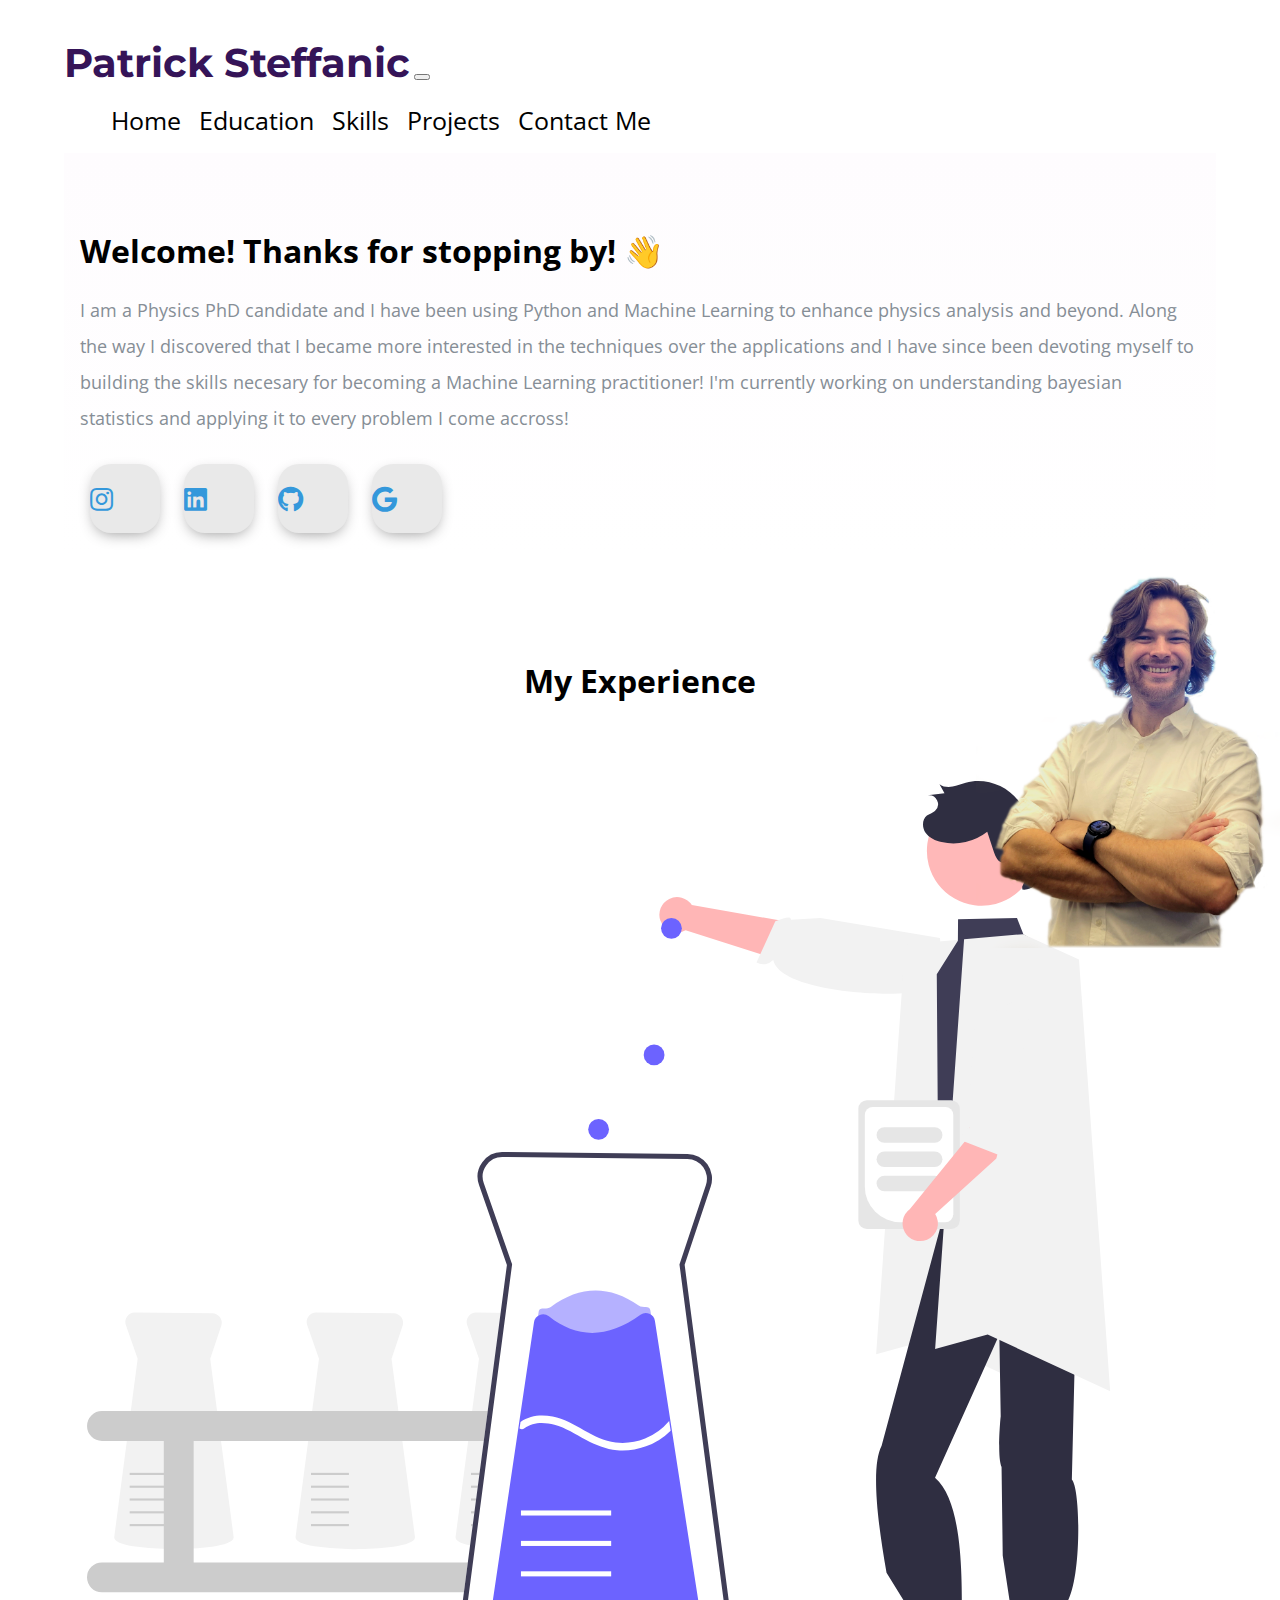
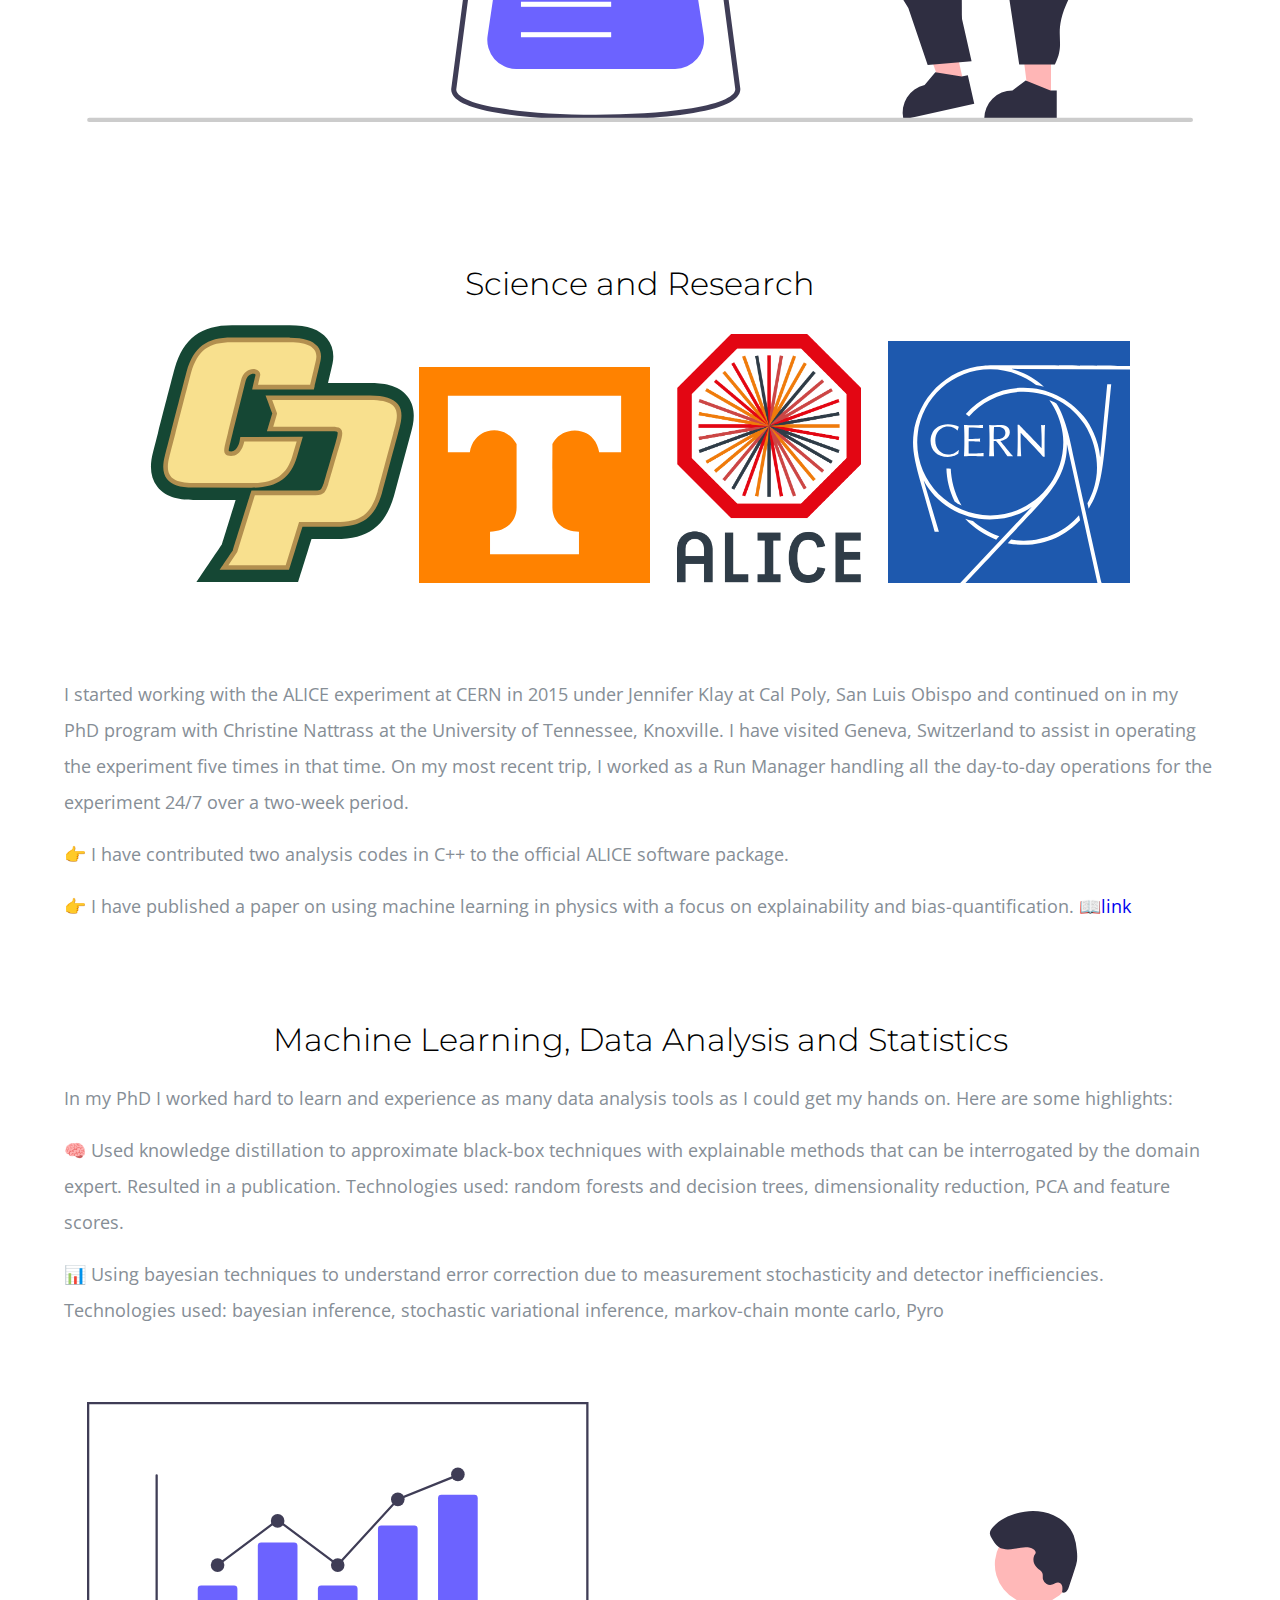
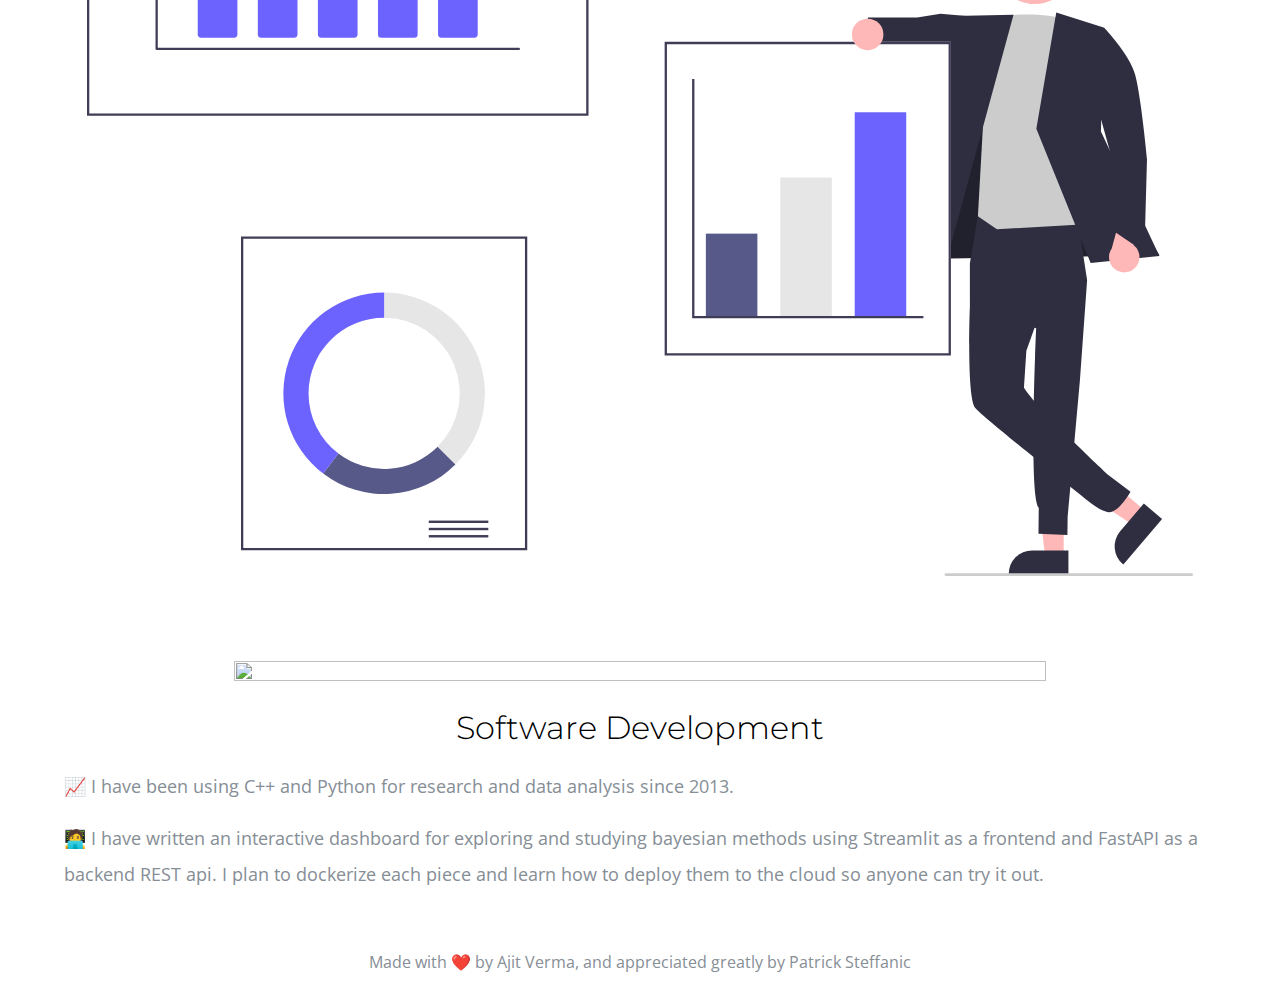
==== index.html @ 2e3ab725 "Update index.html" ====
<!DOCTYPE html>
<html lang="en" dir="ltr">

<head>
  <!-- Google tag (gtag.js) -->
  <script async src="https://www.googletagmanager.com/gtag/js?id=G-S0W0XQZ8VW"></script>
  <script>
    window.dataLayer = window.dataLayer || [];
    function gtag() { dataLayer.push(arguments); }
    gtag('js', new Date());

    gtag('config', 'G-S0W0XQZ8VW');
  </script>
  <meta charset="utf-8">
  <meta name="viewport" content="width=device-width,initial-scale=1">
  <title>Patrick's Portfolio Homepage</title>
  <link rel="icon" href="Image/engineer.ico">
  <script src="https://code.iconify.design/1/1.0.7/iconify.min.js"></script>

  <link rel="stylesheet" href="https://stackpath.bootstrapcdn.com/bootstrap/4.5.0/css/bootstrap.min.css" integrity="sha384-9aIt2nRpC12Uk9gS9baDl411NQApFmC26EwAOH8WgZl5MYYxFfc+NcPb1dKGj7Sk" crossorigin="anonymous">
  <link rel="stylesheet" href="style.css">
  
  <link href="https://fonts.googleapis.com/css2?family=Arizonia&family=Montserrat:wght@400;800&display=swap" rel="stylesheet">
  <link href="https://fonts.googleapis.com/css2?family=Open+Sans:wght@700&display=swap" rel="stylesheet">
  <link rel="stylesheet" href="https://use.fontawesome.com/releases/v5.4.1/css/all.css" />
  <link rel="stylesheet" href="https://cdnjs.cloudflare.com/ajax/libs/font-awesome/5.13.1/css/all.min.css">
  <script src="https://code.jquery.com/jquery-3.5.1.slim.min.js" integrity="sha384-DfXdz2htPH0lsSSs5nCTpuj/zy4C+OGpamoFVy38MVBnE+IbbVYUew+OrCXaRkfj" crossorigin="anonymous"></script>
  <script src="https://cdn.jsdelivr.net/npm/popper.js@1.16.0/dist/umd/popper.min.js" integrity="sha384-Q6E9RHvbIyZFJoft+2mJbHaEWldlvI9IOYy5n3zV9zzTtmI3UksdQRVvoxMfooAo" crossorigin="anonymous"></script>
  <script src="https://stackpath.bootstrapcdn.com/bootstrap/4.5.0/js/bootstrap.min.js" integrity="sha384-OgVRvuATP1z7JjHLkuOU7Xw704+h835Lr+6QL9UvYjZE3Ipu6Tp75j7Bh/kR0JKI" crossorigin="anonymous"></script>
</head>
<body class="container-fluid body_section">
        <header>
              <nav class="navbar navbar-expand-lg navbar-light ">
                <a class="navbar-brand brand-name" href="#">Patrick Steffanic</a>
                <button class="navbar-toggler" type="button" data-toggle="collapse" data-target="#navbarSupportedContent" aria-controls="navbarSupportedContent" aria-expanded="false" aria-label="Toggle navigation">
                  <span class="navbar-toggler-icon"></span>
                </button>
        
                <div class="collapse navbar-collapse" id="navbarSupportedContent">
                  <ul class="navbar-nav ml-auto">
                    <li class="nav-item">
                      <a class="nav-link headerachor" href="index.html">Home</a>
                    </li>
                    <li class="nav-item">
                      <a class="nav-link headerachor" href="Education.html">Education</a>
                    </li>
                    <li class="nav-item">
                      <a class="nav-link headerachor" href="skill.html">Skills</a>
                    </li>
                    <li class="nav-item">
                      <a class="nav-link headerachor" href="Project.html">Projects</a>
                    </li>
                    <li class="nav-item">
                      <a class="nav-link headerachor" href="contact.html">Contact Me</a>
                    </li>
                  </ul>
              </nav>
          </header>

          <section id = "Home">
              <div class="row column1">
                <div class="col-lg-8 col-md-8 section-1">
                  <h1 class = "Hello"> Welcome! Thanks for stopping by! <span class="wave">👋</span></h1>
                  <p>I am a Physics PhD candidate and I have been using Python and Machine Learning to enhance physics analysis and beyond. Along the way I discovered that I became more interested in the techniques over the applications and I have since been devoting myself to building the skills necesary for becoming a Machine Learning practitioner! I'm currently working on understanding bayesian statistics and applying it to every problem I come accross!</p>
                          <div class=social_media_icon>
                            <a class="btn" href="https://www.instagram.com/psteffanic/" target=_blank>
                              <i class="fab fa-instagram"></i>
                            </a>
                            <a class="btn" href="https://www.linkedin.com/in/steffanic/" target=_blank>
                              <i class="fab fa-linkedin" aria-hidden="true"></i>
                            </a>
                            <a class="btn" href="https://github.com/Steffanic" target=_blank>
                              <i class="fab fa-github"></i>
                            </a>
                            <a class="btn" href="mailto:steffaniccodes@gmail.com" target=_blank>
                              <i class="fab fa-google"></i>
                            </a>
                          </div>
                </div>
                
                <div class="col-lg-4 col-md-4 first-image">
                    <img class = "boyimage" src="Image/PatHeadshot.png" alt="">
                </div>  
              </div>
            </section>
            
            
            <section id=Whatido>
            <h1>My Experience</h1>
              <div class = "row feature-1">
                  <div class="col-lg-4 col-md-4 Feature-first-image ">
                    <img class = "Feature-svg-image" src="Image/Science.svg" alt="">
                  </div>
                  <div class="col-lg-8 col-md-8">
                    <h1 class= "Feature-Heading" >Science and Research</h1>
                    <ul class = "dev-icon">
                      <li><img class="CPLogo" src="Image/CPLogo.svg" alt=""></li>
                      <li><img class="UTLogo" src="Image/UTLogo.svg" alt=""></li>
                      <li><img class = "ALICE" src="Image/ALICE Logo.png" alt=""></li>
                      <li><img class="CERN" src="Image/CERN_logo.svg" alt=""></li>
                    </ul>
                    <div class = "Data-Analytic">
                      <p class ="Features-paragraph">
                          I started working with the ALICE experiment at CERN in 2015 under Jennifer Klay at Cal Poly, San Luis Obispo and continued on in my PhD program with Christine Nattrass at the University of Tennessee, Knoxville. I have visited Geneva, Switzerland to assist in operating the experiment five times in that time. On my most recent trip, I worked as a Run Manager handling all the day-to-day operations for the experiment 24/7 over a two-week period.</p>
                      <p  class ="Features-paragraph">
                         👉 I have contributed two analysis codes in C++ to the official ALICE software package. </p>
                      <p  class ="Features-paragraph">
                         👉 I have published a paper on using machine learning in physics with a focus on explainability and bias-quantification. <a href="https://journals.aps.org/prc/abstract/10.1103/PhysRevC.108.024909">📖link</a></p>
                    </div>
                </div>
              </div>

              <div class="row feature-2">
                <div class="col-lg-8 col-md-8 feature-web">
                  <h1 class="Feature-Heading">Machine Learning, Data Analysis and Statistics</h1>
                  <ul class = "dev-icon">
                    <li><span class="iconify" data-icon="logos:python" data-inline="false" data-width="15%" data-height="15%"></span></li>
                    <li><span class="iconify" data-icon="logos:pytorch-icon" data-inline="false" data-width="15%" data-height="15%"></span></li>
                    <li><span class="iconify" data-icon="tabler:sql" data-inline="false" data-width="15%" data-height="15%"></span></li>
                    <li><span class="iconify" data-icon="logos:matplotlib-icon" data-inline="false" data-width="15%" data-height="15%"></span></li>
                    <li><span class="iconify" data-icon="devicon:scikitlearn" data-inline="false" data-width="15%" data-height="15%"></span></li>
                  </ul>
                  <div class = "Data-Analytic">
                    <p class ="Features-paragraph">
                       In my PhD I worked hard to learn and experience as many data analysis tools as I could get my hands on. Here are some highlights:</p>
                    <p  class ="Features-paragraph">
                       🧠 Used knowledge distillation to approximate black-box techniques with explainable methods that can be interrogated by the domain expert. Resulted in a publication. Technologies used: random forests and decision trees, dimensionality reduction, PCA and feature scores. </p>
                      <p  class ="Features-paragraph">
                       📊 Using bayesian techniques to understand error correction due to measurement stochasticity and detector inefficiencies. Technologies used: bayesian inference, stochastic variational inference, markov-chain monte carlo, Pyro</p>
                      </div>
                </div>
                <div class="col-lg-4 col-md-4 Feature-second-image ">
                  <img class = "Feature-svg-image" src="Image/AllTheData.svg" alt="">
                </div>
              </div>

              <div class="row feature-3">
                <div class = "col-lg-4 col-md-4 Feature-third-image">
                    <img class = "Feature-svg-image-3" src="Image/Coding.svg" alt="">
                  </div>
                  <div class="col-lg-8 col-md-8 feature-coding">
                    <h1 class="Feature-Heading">Software Development</h1>
                    <ul class = "dev-icon">
                    <li><span class="iconify" data-icon="logos:c-plusplus" data-inline="false" data-width="15%" data-height="15%"></span></li>
                    <li><span class="iconify" data-icon="skill-icons:bash-dark" data-inline="false" data-width="15%" data-height="15%"></span></li>
                    <li><span class="iconify" data-icon="skill-icons:fastapi" data-inline="false" data-width="15%" data-height="15%"></span></li>
                    <li><span class="iconify" data-icon="skill-icons:git" data-inline="false" data-width="15%" data-height="15%"></span></li>
                    <li><span class="iconify" data-icon="skill-icons:docker" data-inline="false" data-width="15%" data-height="15%"></span></li>
                    </ul>
                    <div class = "Data-Analytic">
                      <p class ="Features-paragraph">
                         📈 I have been using C++ and Python for research and data analysis since 2013.</p>
                      <p  class ="Features-paragraph">
                         🧑‍💻 I have written an interactive dashboard for exploring and studying bayesian methods using Streamlit as a frontend and FastAPI as a backend REST api. I plan to dockerize each piece and learn how to deploy them to the cloud so anyone can try it out.</p>
                        </div>
                  </div>
              </div>
               
        
          </section>
    <footer class=footer>Made with ❤️ by Ajit Verma, and appreciated greatly by Patrick Steffanic</footer>
</body>
</html>
---- style.css ----
body{
    font-family: 'Open Sans', sans-serif;
    margin: 0;
  }
.body_section{
    padding : 3% 5% 1%;
}

p{
  font-size: 18px;
}

  a{
    text-decoration: none;
  }

  @font-face{
    font-family: "Montserrat";
    src:local('Montserrat'), 
    url("Image/LovelyHome-9aBZ.ttf") format('truetype');

  }

.brand-name ,.navbar-light .navbar-brand{
      /* font-family: "Brush Script MT"; */
      /* margin-bottom: 3px; */
      font-family: "Montserrat";
      font-size: 40px;
      font-weight: bold;
      color: #351458;
  }

@media only screen and (max-width : 414px){
  .brand-name,
    .navbar-light .navbar-brand {
      /* font-family: "Brush Script MT"; */
      /* margin-bottom: 3px; */
      font-family: "Montserrat";
      font-size: 10px;
      font-weight: bold;
      color: #351458;
    }
}


  .headerachor {
    color: black;
    margin: 0 7px 0 7px;
    font-size: 25px;
  }

  .headerachor:hover {
    background-color: #f1f1f1;
  }

  /* Section 1 */
   .column1{
       background-image: linear-gradient(#fefcfe,#ffffff);
       padding : 8px 16px;
   }

  .section-1{
    margin-top: 6%;
    text-align: left;
    position: relative;
}
span.wave {
  animation-name: wave-animation;
  animation-duration: 2.5s;
  animation-iteration-count: infinite;
  transform-origin: 70% 70%;
  display: inline-block;
}

@keyframes wave-animation {
    0% { transform: rotate(  0.0deg) }
   10% { transform: rotate(-10.0deg) }
   20% { transform: rotate( 12.0deg) }
   30% { transform: rotate(-10.0deg) }
   40% { transform: rotate(  9.0deg) }
   50% { transform: rotate(  0.0deg) }
  100% { transform: rotate(  0.0deg) }
}

.first-image{
  position: absolute;
    right:0;
}
.boyimage{
  height: 400px;
}

@media only screen and (max-width : 1183px){
  .first-image{
    right:160px;
  }

}
.boy{
  width: 100%;
  height: 100%;
  animation: bounce 1.2s;
  animation-direction: alternate;
  animation-iteration-count: infinite;
}

@keyframes bounce{
  from{
      transform: translate3d(0,0,0);
  }
  to{
      transform: translate3d(0,20px,0);
  }
}

.Image-boy{
  text-align: center;
  align-items: center;
}

@media only screen and (min-width:951px){
  .Image-boy{
    display:none;
  }
    
}
  .Hello{
      margin-bottom: 20px;
  }
  p{
      line-height: 2;
      color: #868e96;
  }


  .btn {
    display: inline-block;
    width: 4.37rem;
    height: 4.37rem;
    background: #e9e9e9;
    padding: 0px 0px;
    margin: 10px;
    border-radius: 30%;
    box-shadow: 0 5px 15px -5px #00000070;
    color: #3498db;
    overflow: hidden;
    position: relative;
  }

  .btn i {
    line-height: 70px;
    font-size: 1.625rem;
    transition: 0.2s linear;
  }

  .btn:hover i {
    transform: scale(1.3);
    color: #f1f1f1;
  }

  .btn::before {
    content: "";
    position: absolute;
    width: 120%;
    height: 120%;
    background: #3498db;
    transform: rotate(45deg);
    left: -110%;
    top: 90%;
  }




  .btn:hover::before {
    animation: aaa 0.7s 1;
    top: -10%;
    left: -10%;
  }

  @media only screen and (max-width:470px){
    .btn{
      width: 2.5rem;
      height: 2.5rem;
      margin: 7px;
    }
    .btn i {
      line-height: 40px;
      font-size: 1em;
    }
        
  }

 #Whatido{
     text-align: center;
     padding-top: 7%;
 }

  /* Section 2 */
  .feature-1{
      padding-top: 5%;
      text-align: center;
      }
  .feature-2{
    padding-top: 5%;
    text-align: center;
}
  .feature-3{
  padding-top: 5%;
  padding-bottom: 20px;
  text-align: center;
  }

  .Feature-Heading{
      font-family: "Montserrat";
      font-weight: 300;
  }

  .Feature-first-image{
      padding : 0 2% 10%;
  }

  .Feature-second-image{
      padding : 5% 2% 2%;
  }





  .Feature-svg-image{
      width: 100%;
      height:100%;
  }
  .Feature-svg-image-3{
    width: 84%;
    height: 84%;
  }




  .dev-icon{
      list-style: none;
      display: inline;
      padding: 0%;
  }


  .CPLogo{
    max-width: 100%;
    width : 23%;
    height: 31%;
    padding-bottom: 7%;
  }

  .UTLogo{
    max-width: 100%;
    max-height: 100%;
    width : 20%;

    padding-bottom: 7%;
  }
  
  .ALICE{
    max-width: 100%;
    max-height: 100%;
    width : 16%;
    padding-bottom: 7%;
    padding-left: 2%;
  }
  .CERN{
    max-width: 100%;
    max-height: 100%;
    width : 21%;
    padding-bottom: 7%;
    padding-left :2%;
  }


  li{
    display: inline;
  }

  .Data-Analytic{
      text-align: left;
  }

  .Features-paragraph{
      margin-top : 8px;
      margin-bottom: 16px;
  }

  @media only screen and (max-width : 764px){
    .feature-2{
      display: flex;
      flex-direction: column;
    }
    .feature-web{
      order:2;
    }
    .Feature-second-image{
      margin-top: 3em;
    }
      
      .brand-name ,.navbar-light .navbar-brand{
      /* font-family: "Brush Script MT"; */
      /* margin-bottom: 3px; */
      font-family: "Montserrat";
      font-size: 20px;
      font-weight: bold;
      color: #351458;
  }
  }
  @media only screen and (max-width : 991px) and (min-width: 951px){
    .section-1{
      margin-top: auto;
      padding-right: 400px;
    }
  }
  @media only screen and (max-width : 950px){

    body,html{
      text-align: center;
      font-size: 16px;
      line-height: normal;
    }
    .Hello{
      margin-bottom: 10px;
    }
    h1{
      font-size: 25px;
    }
    p{
      font-size: 15px;
      line-height: normal;
    }
      .section-1{
          text-align: center;
      }
      .first-image{
          display: none;
      }
            .brand-name,
            .navbar-light .navbar-brand {
              /* font-family: "Brush Script MT"; */
              /* margin-bottom: 3px; */
              font-family: "Montserrat";
              font-size: 30px;
              font-weight: bold;
              color: #351458;
            }

      .pandas{
        width: 23%;
        height: 15%;
      }
  }




footer{
  padding-top: 2%;
  color: #868e96;
  text-align: center;
}
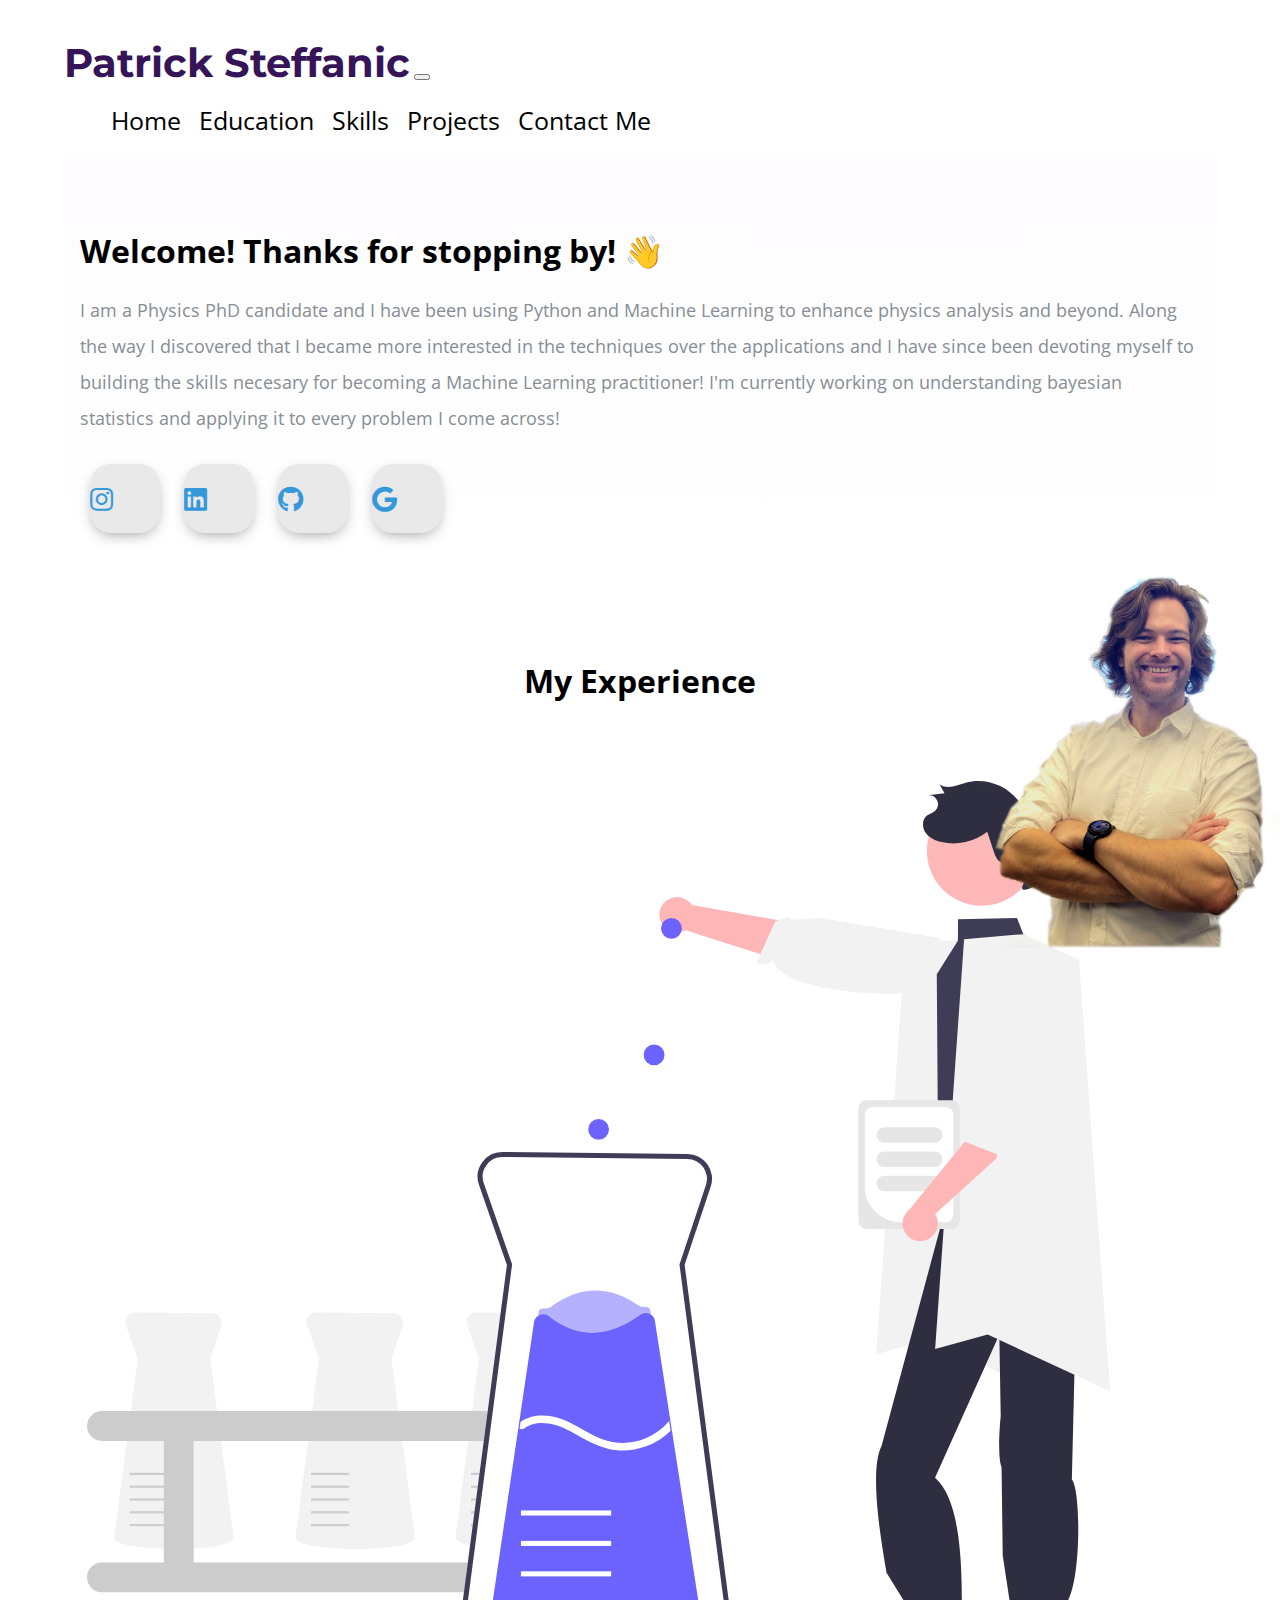
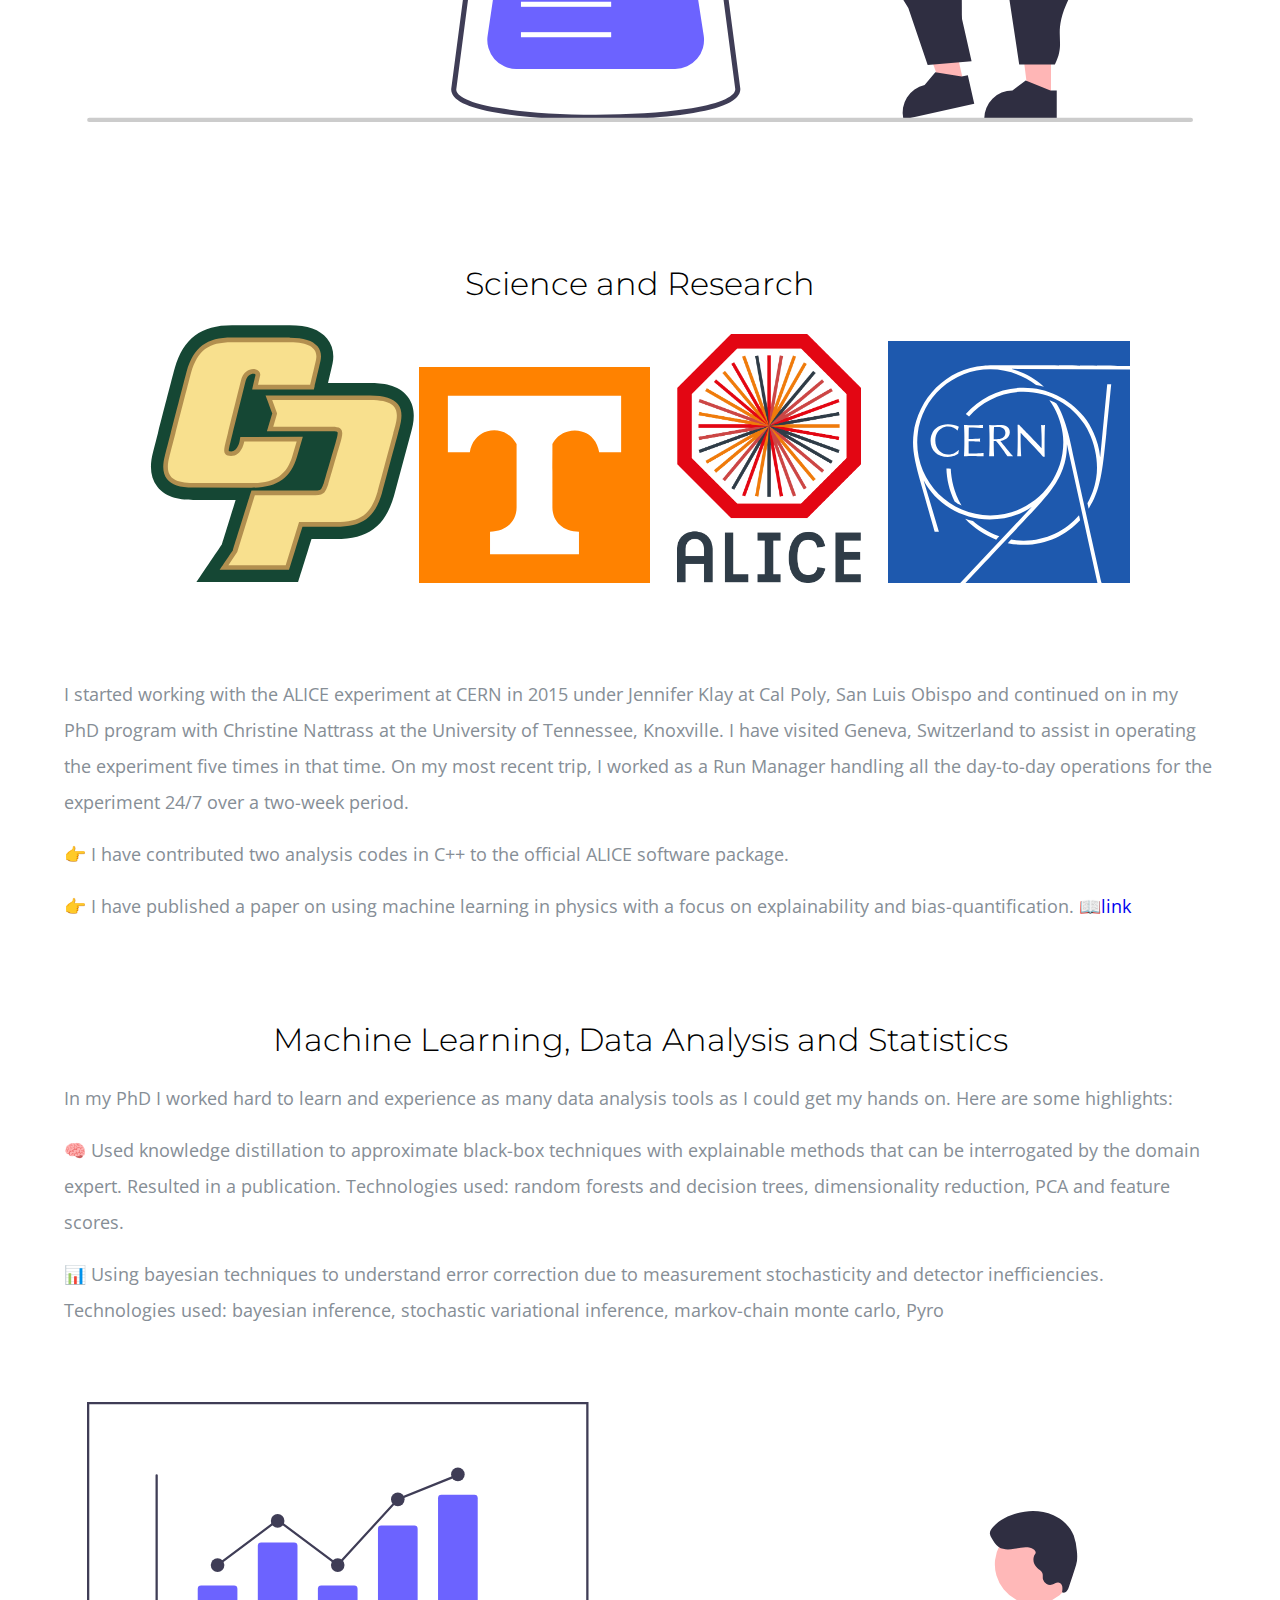
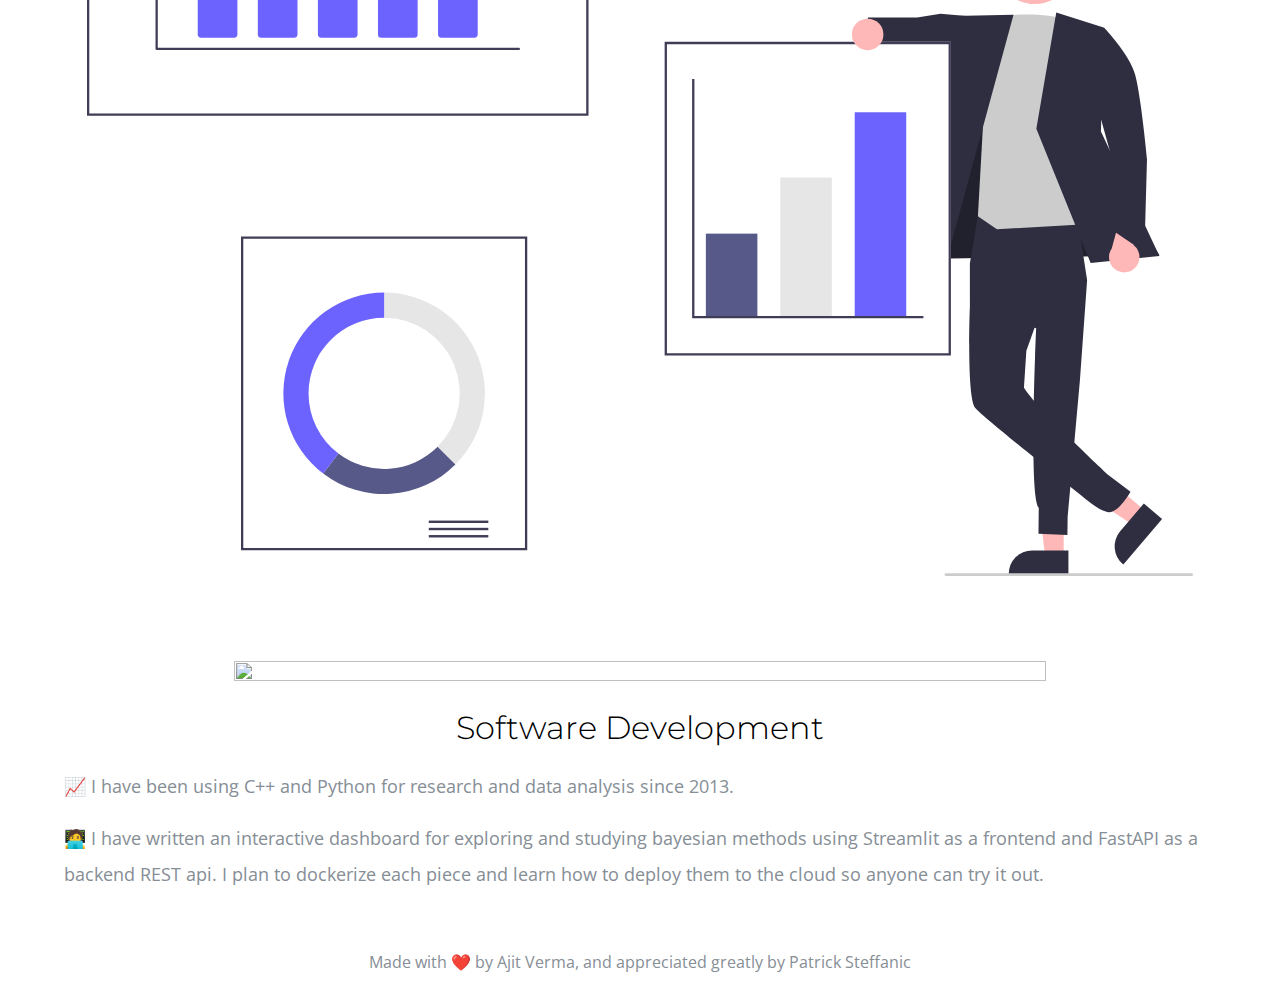
==== commit 8b1ee205: "Update index.html" ====
--- a/index.html
+++ b/index.html
@@ -61,7 +61,7 @@
               <div class="row column1">
                 <div class="col-lg-8 col-md-8 section-1">
                   <h1 class = "Hello"> Welcome! Thanks for stopping by! <span class="wave">👋</span></h1>
-                  <p>I am a Physics PhD candidate and I have been using Python and Machine Learning to enhance physics analysis and beyond. Along the way I discovered that I became more interested in the techniques over the applications and I have since been devoting myself to building the skills necesary for becoming a Machine Learning practitioner! I'm currently working on understanding bayesian statistics and applying it to every problem I come accross!</p>
+                  <p>I am a Physics PhD candidate and I have been using Python and Machine Learning to enhance physics analysis and beyond. Along the way I discovered that I became more interested in the techniques over the applications and I have since been devoting myself to building the skills necesary for becoming a Machine Learning practitioner! I'm currently working on understanding bayesian statistics and applying it to every problem I come across!</p>
                           <div class=social_media_icon>
                             <a class="btn" href="https://www.instagram.com/psteffanic/" target=_blank>
                               <i class="fab fa-instagram"></i>
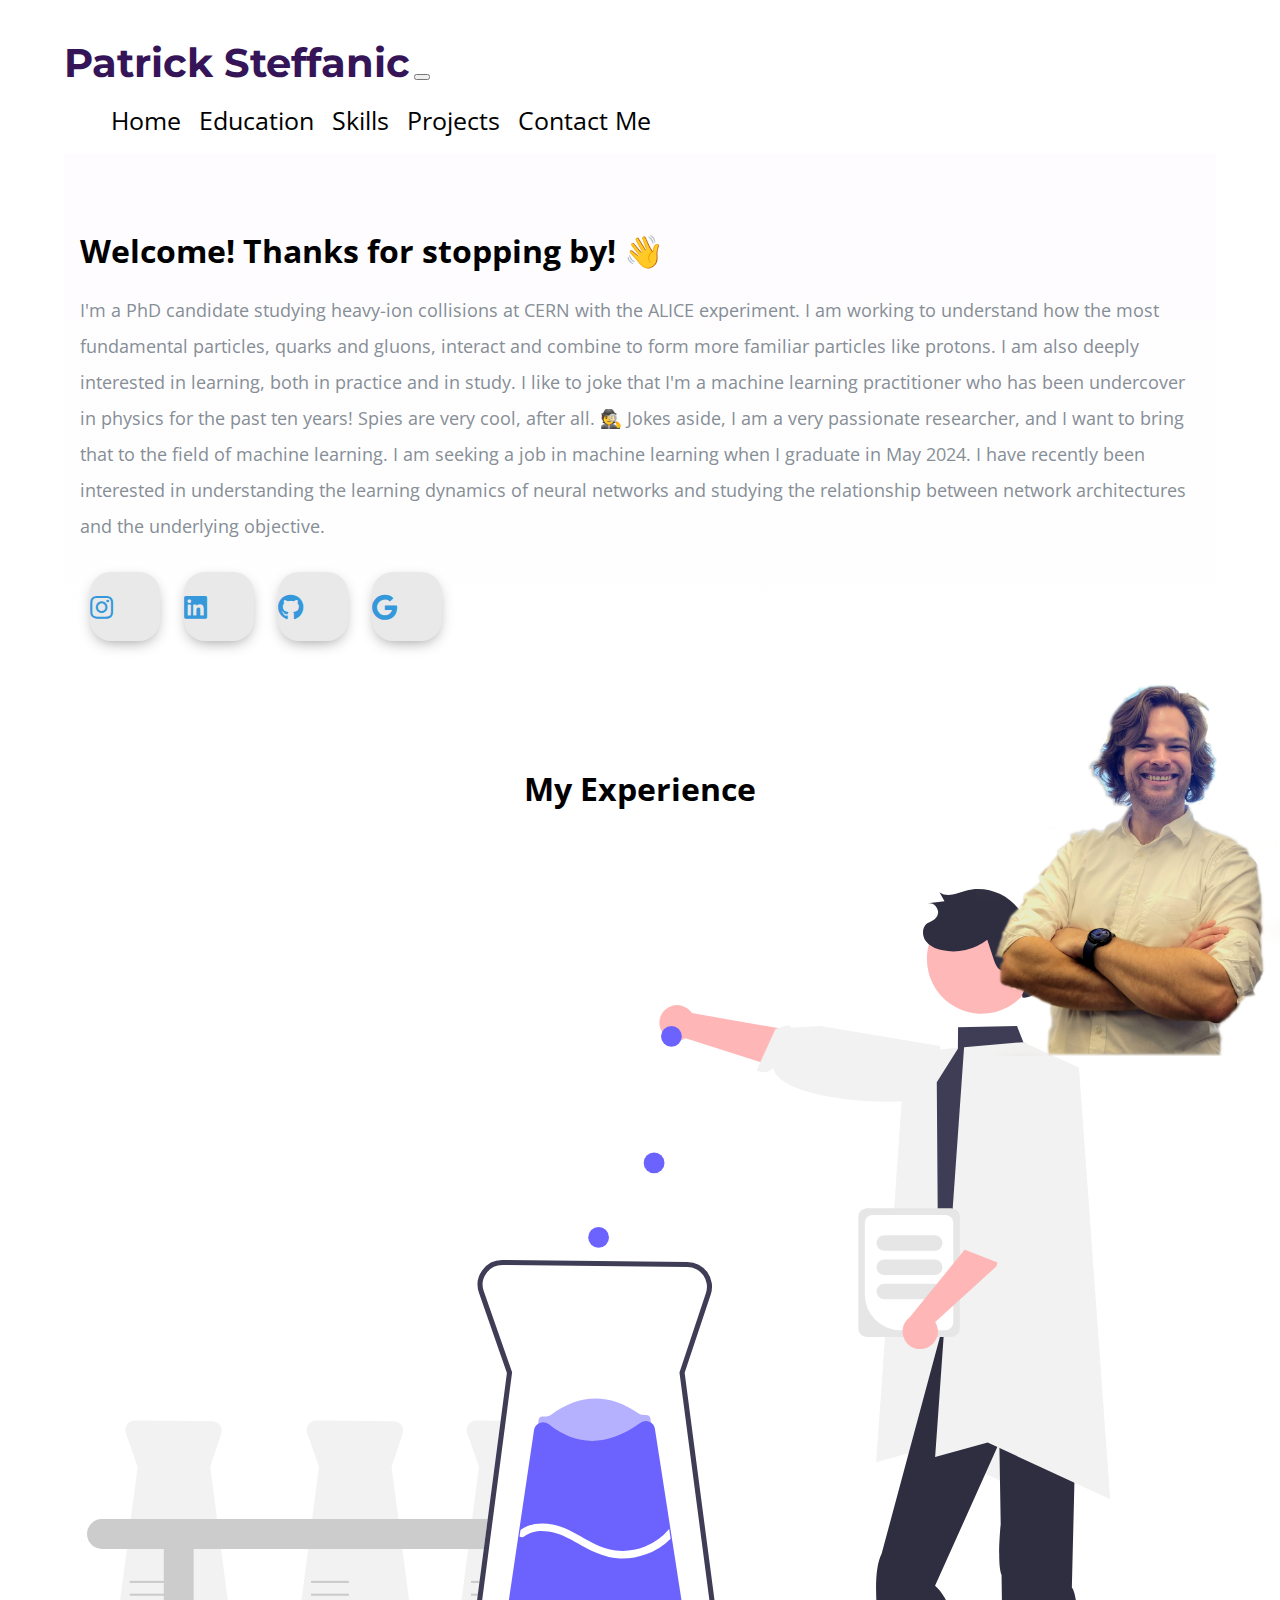
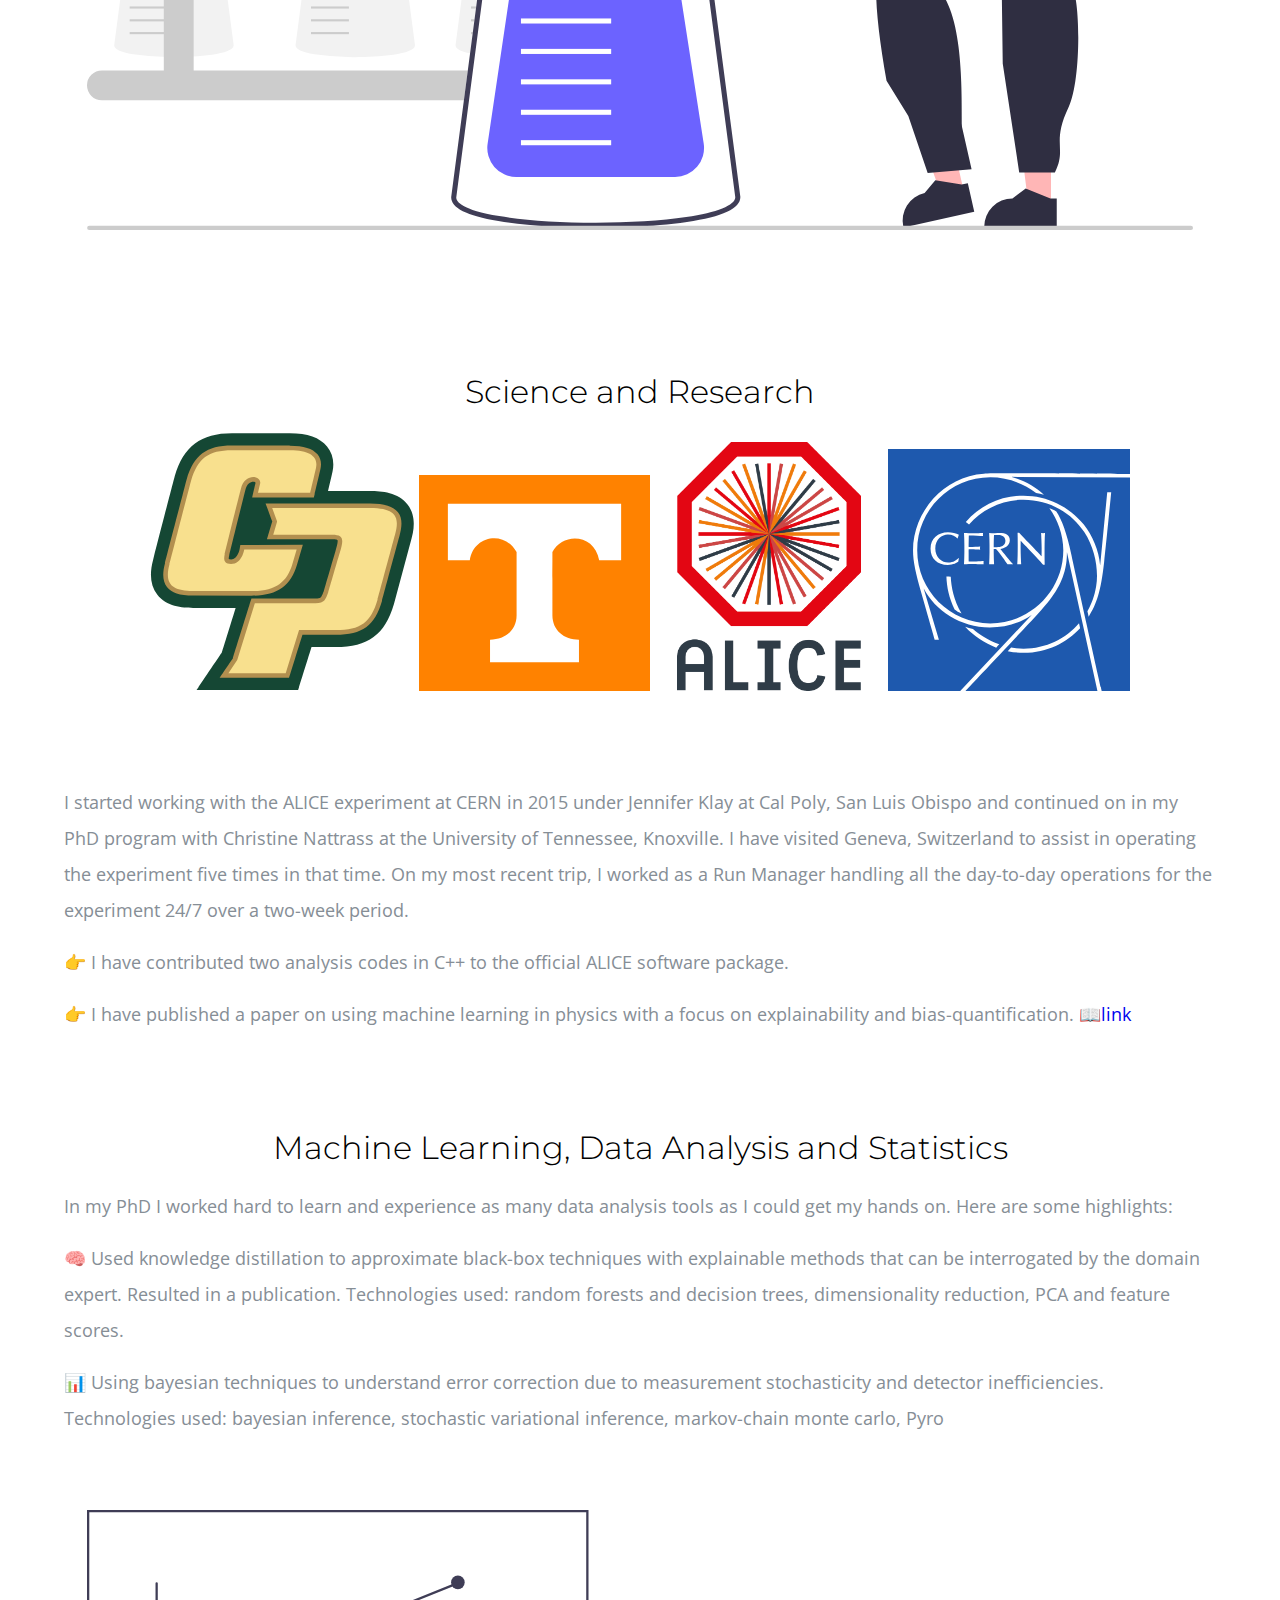
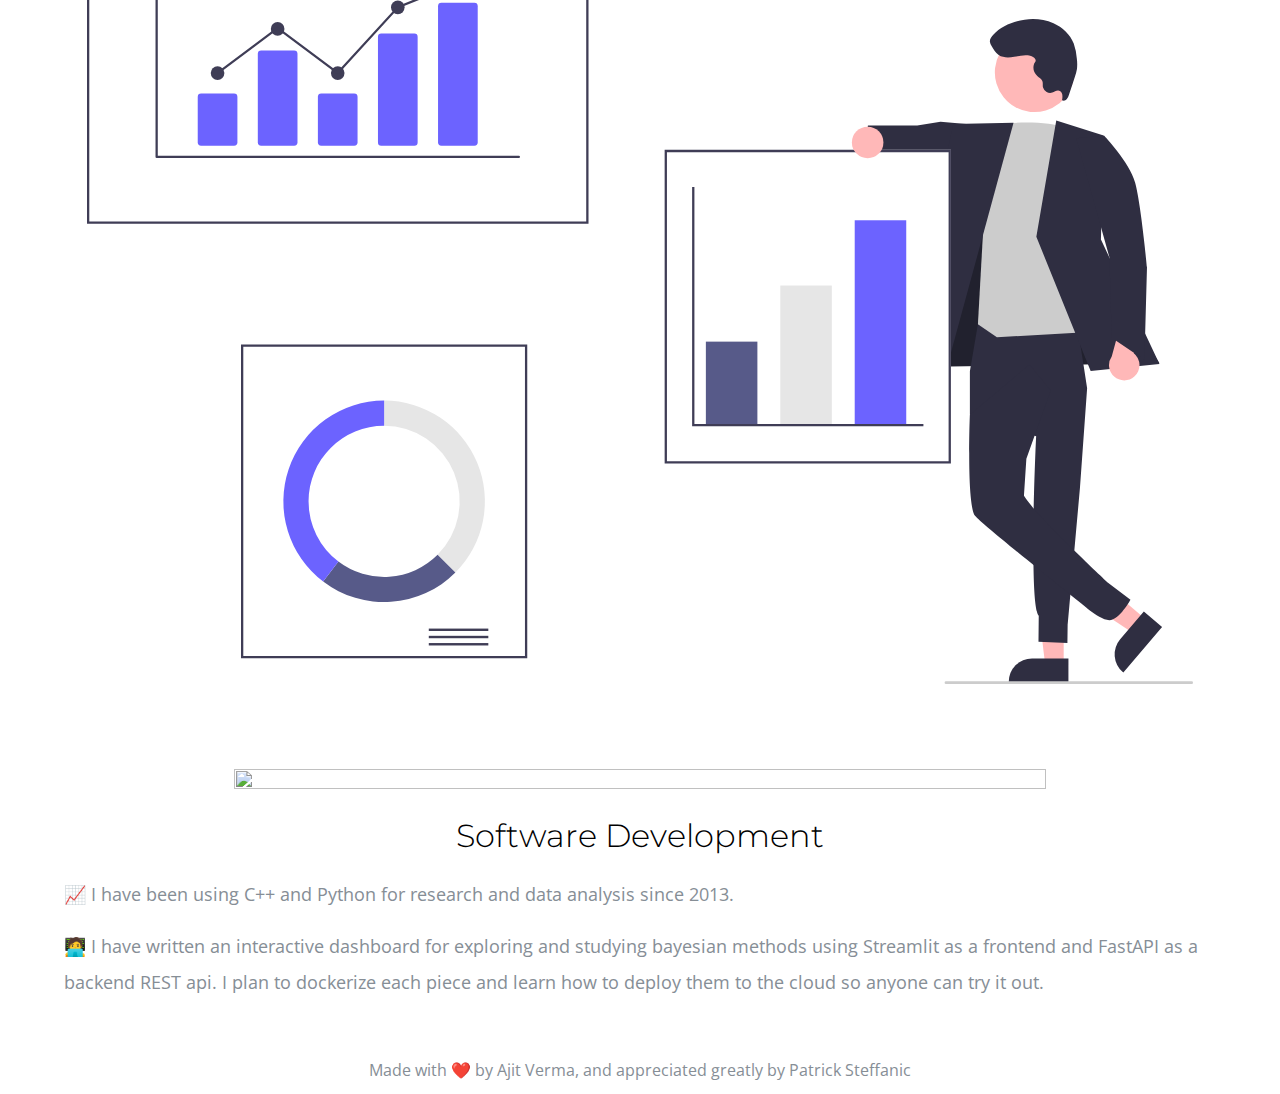
==== commit b950f6ca: "updates" ====
--- a/index.html
+++ b/index.html
@@ -61,7 +61,7 @@
               <div class="row column1">
                 <div class="col-lg-8 col-md-8 section-1">
                   <h1 class = "Hello"> Welcome! Thanks for stopping by! <span class="wave">👋</span></h1>
-                  <p>I am a Physics PhD candidate and I have been using Python and Machine Learning to enhance physics analysis and beyond. Along the way I discovered that I became more interested in the techniques over the applications and I have since been devoting myself to building the skills necesary for becoming a Machine Learning practitioner! I'm currently working on understanding bayesian statistics and applying it to every problem I come across!</p>
+                  <p>I'm a PhD candidate studying heavy-ion collisions at CERN with the ALICE experiment. I am working to understand how the most fundamental particles, quarks and gluons, interact and combine to form more familiar particles like protons. I am also deeply interested in learning, both in practice and in study. I like to joke that I'm a machine learning practitioner who has been undercover in physics for the past ten years! Spies are very cool, after all. 🕵️ Jokes aside, I am a very passionate researcher, and I want to bring that to the field of machine learning. I am seeking a job in machine learning when I graduate in May 2024. I have recently been interested in understanding the learning dynamics of neural networks and studying the relationship between network architectures and the underlying objective.</p>
                           <div class=social_media_icon>
                             <a class="btn" href="https://www.instagram.com/psteffanic/" target=_blank>
                               <i class="fab fa-instagram"></i>
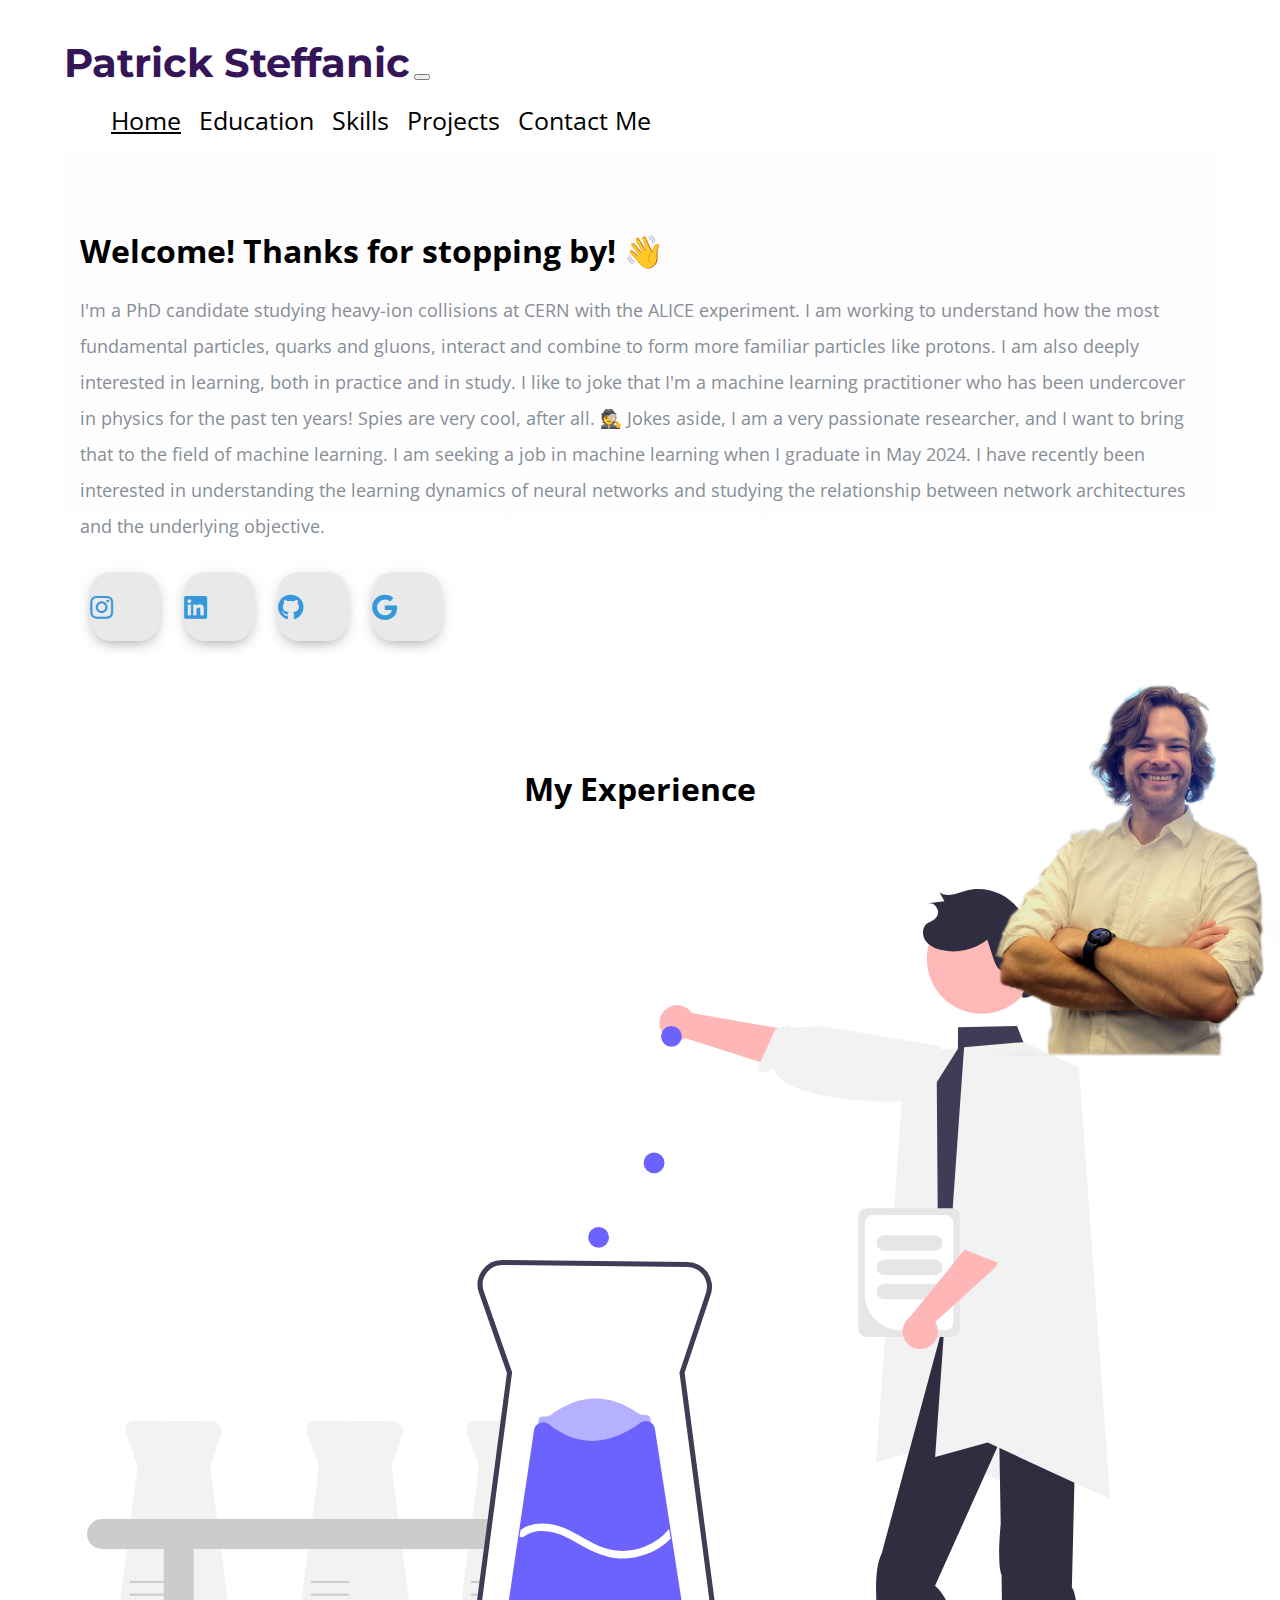
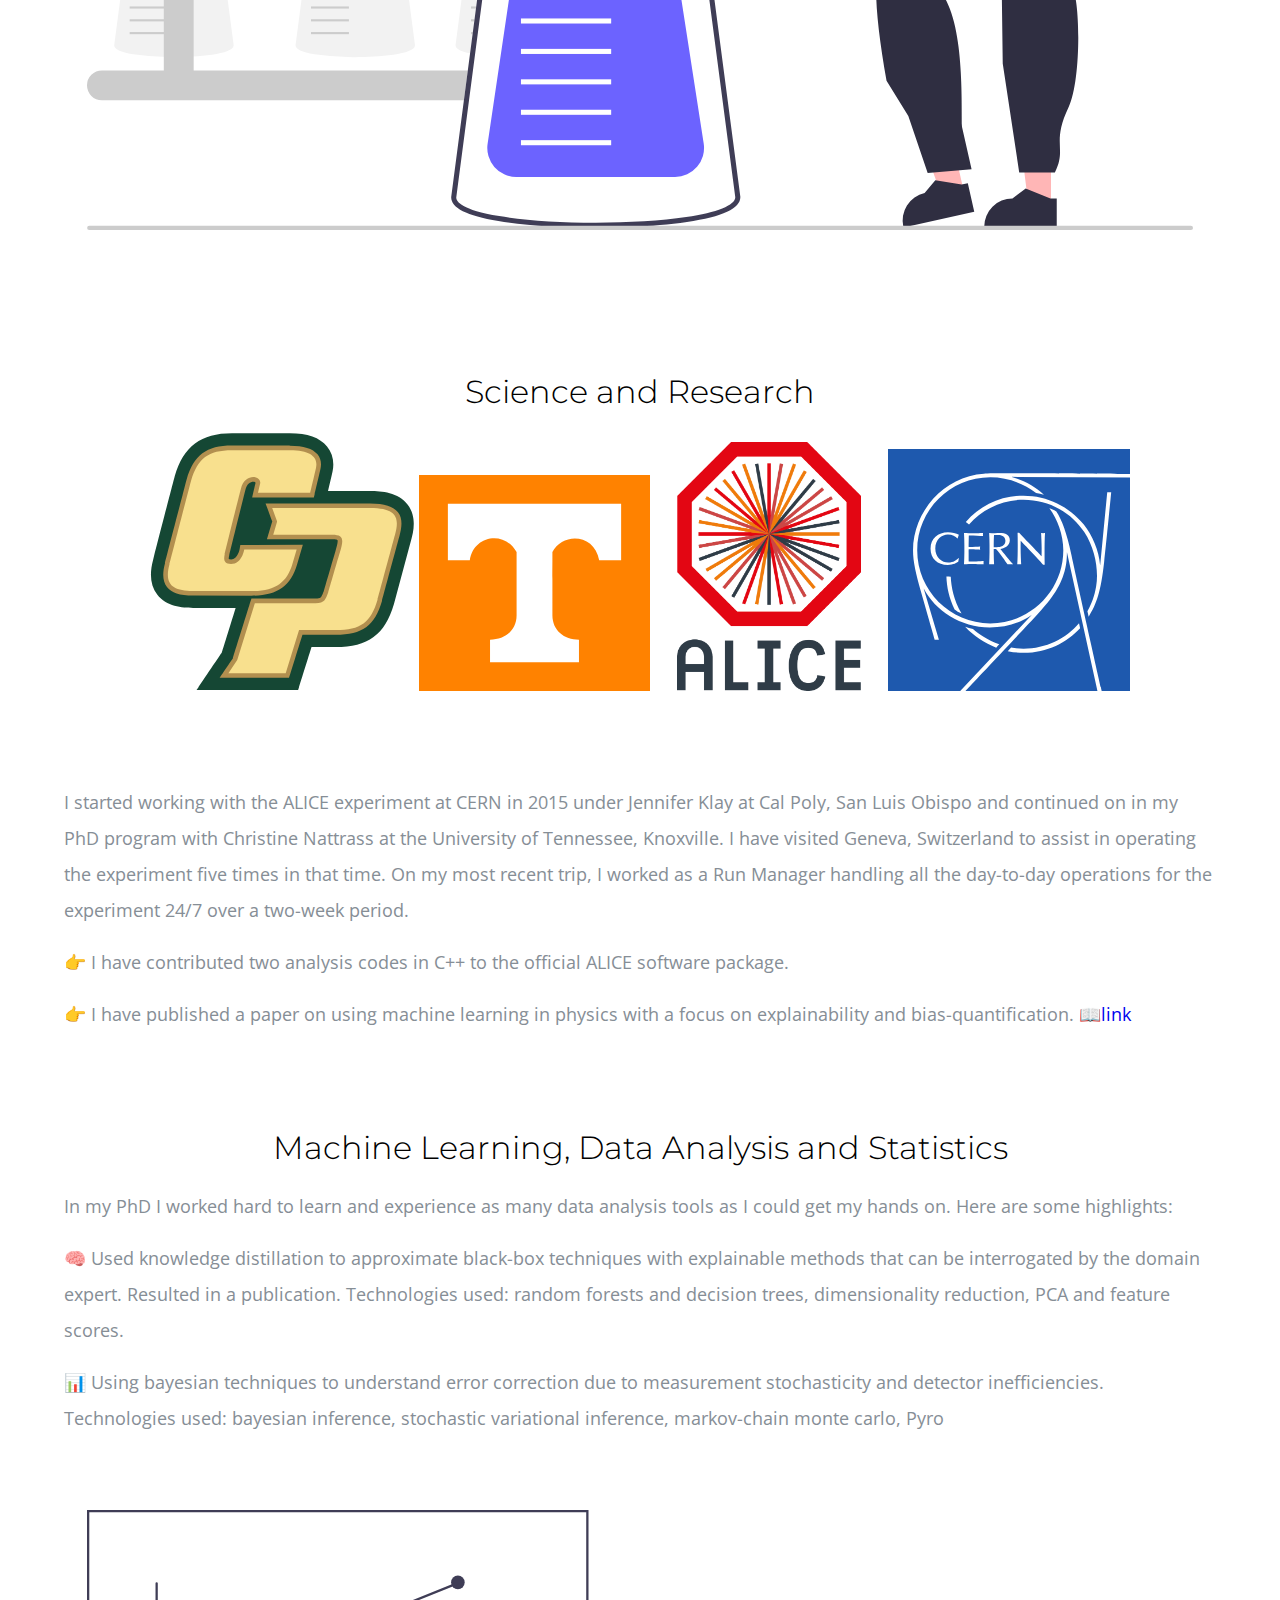
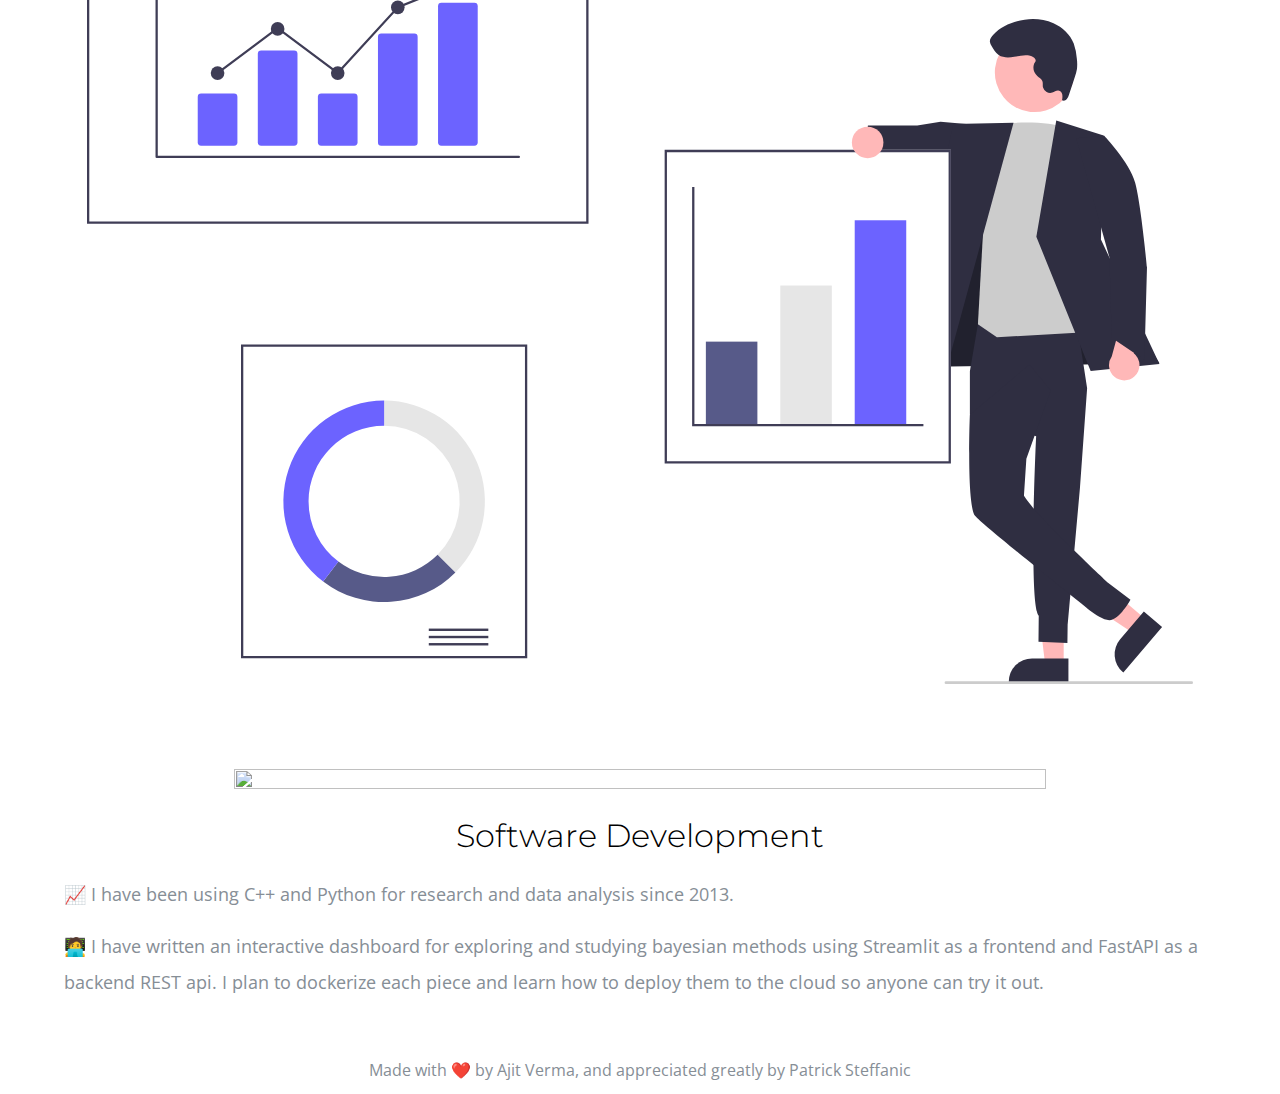
==== commit 8df3624d: "small changes, large revisions not done" ====
--- a/index.html
+++ b/index.html
@@ -39,7 +39,7 @@
                 <div class="collapse navbar-collapse" id="navbarSupportedContent">
                   <ul class="navbar-nav ml-auto">
                     <li class="nav-item">
-                      <a class="nav-link headerachor" href="index.html">Home</a>
+                      <a class="nav-link headerachor" href="index.html"><u>Home</u></a>
                     </li>
                     <li class="nav-item">
                       <a class="nav-link headerachor" href="Education.html">Education</a>
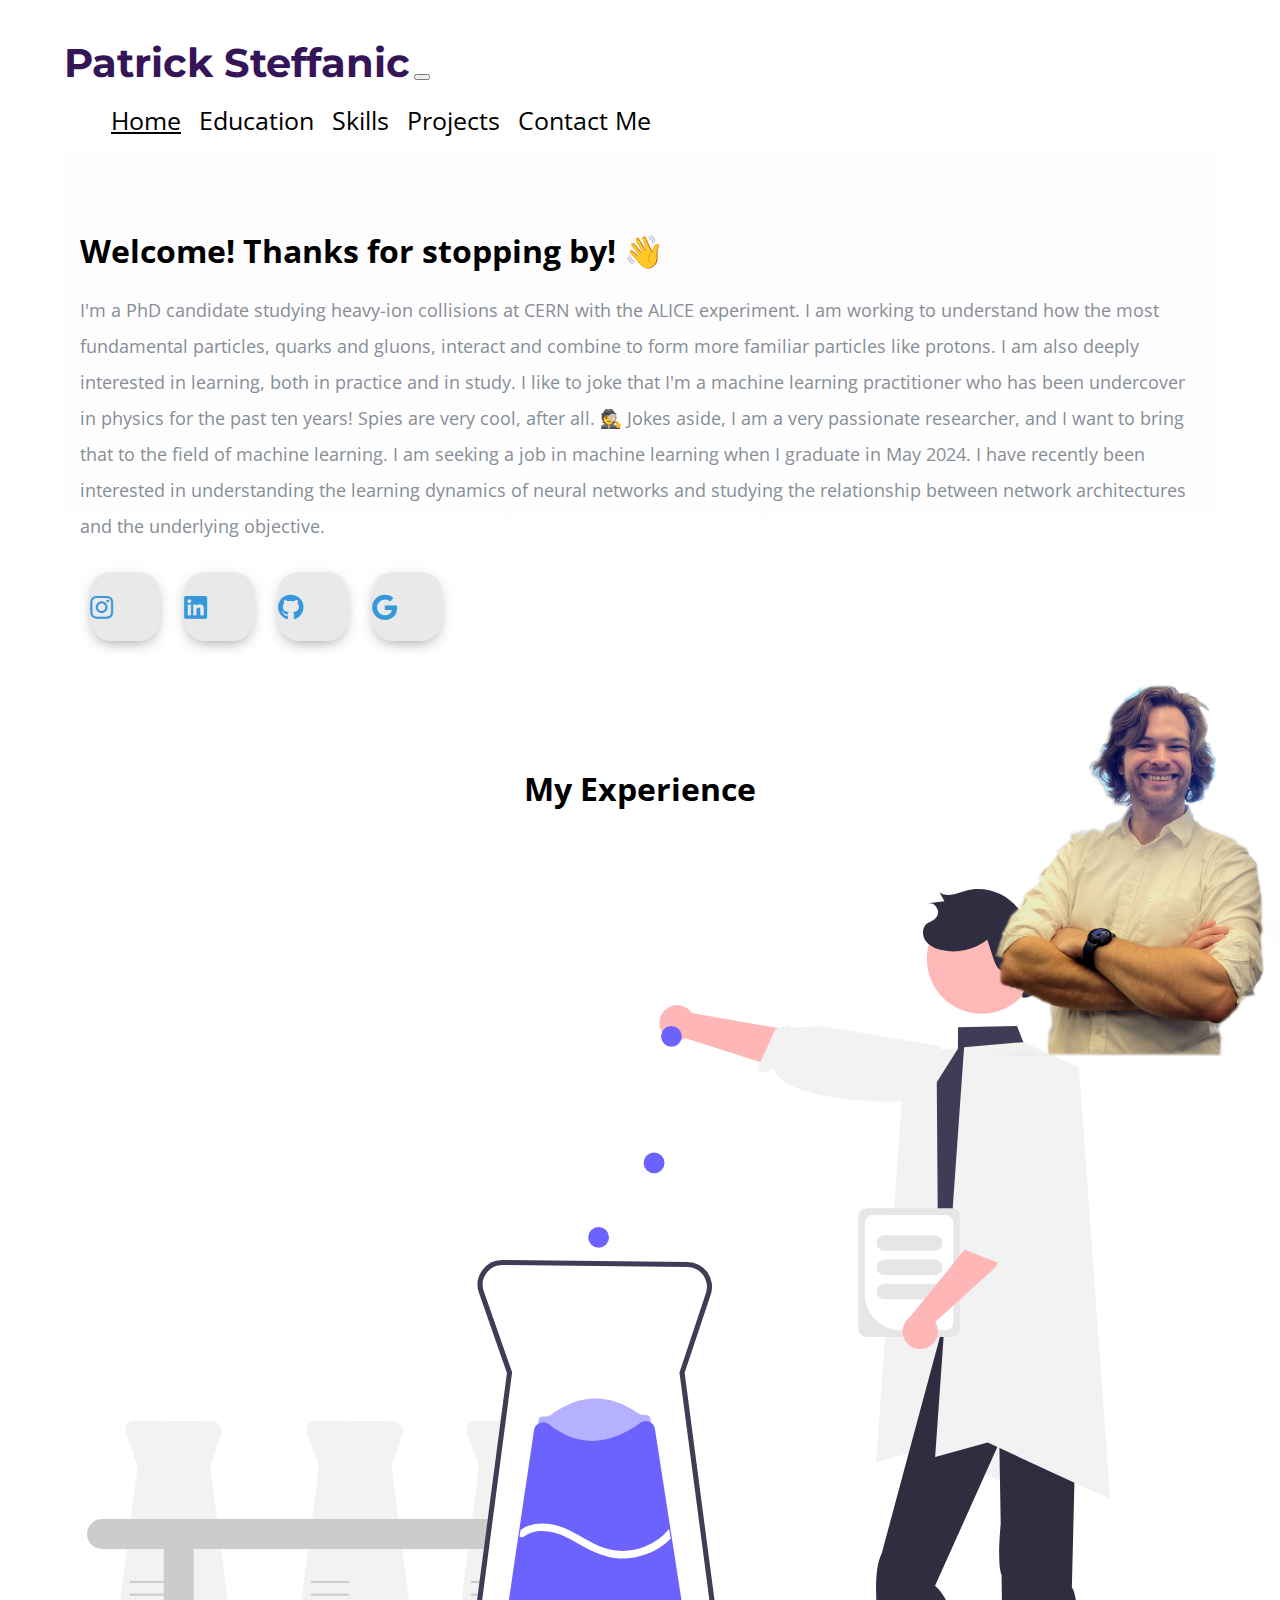
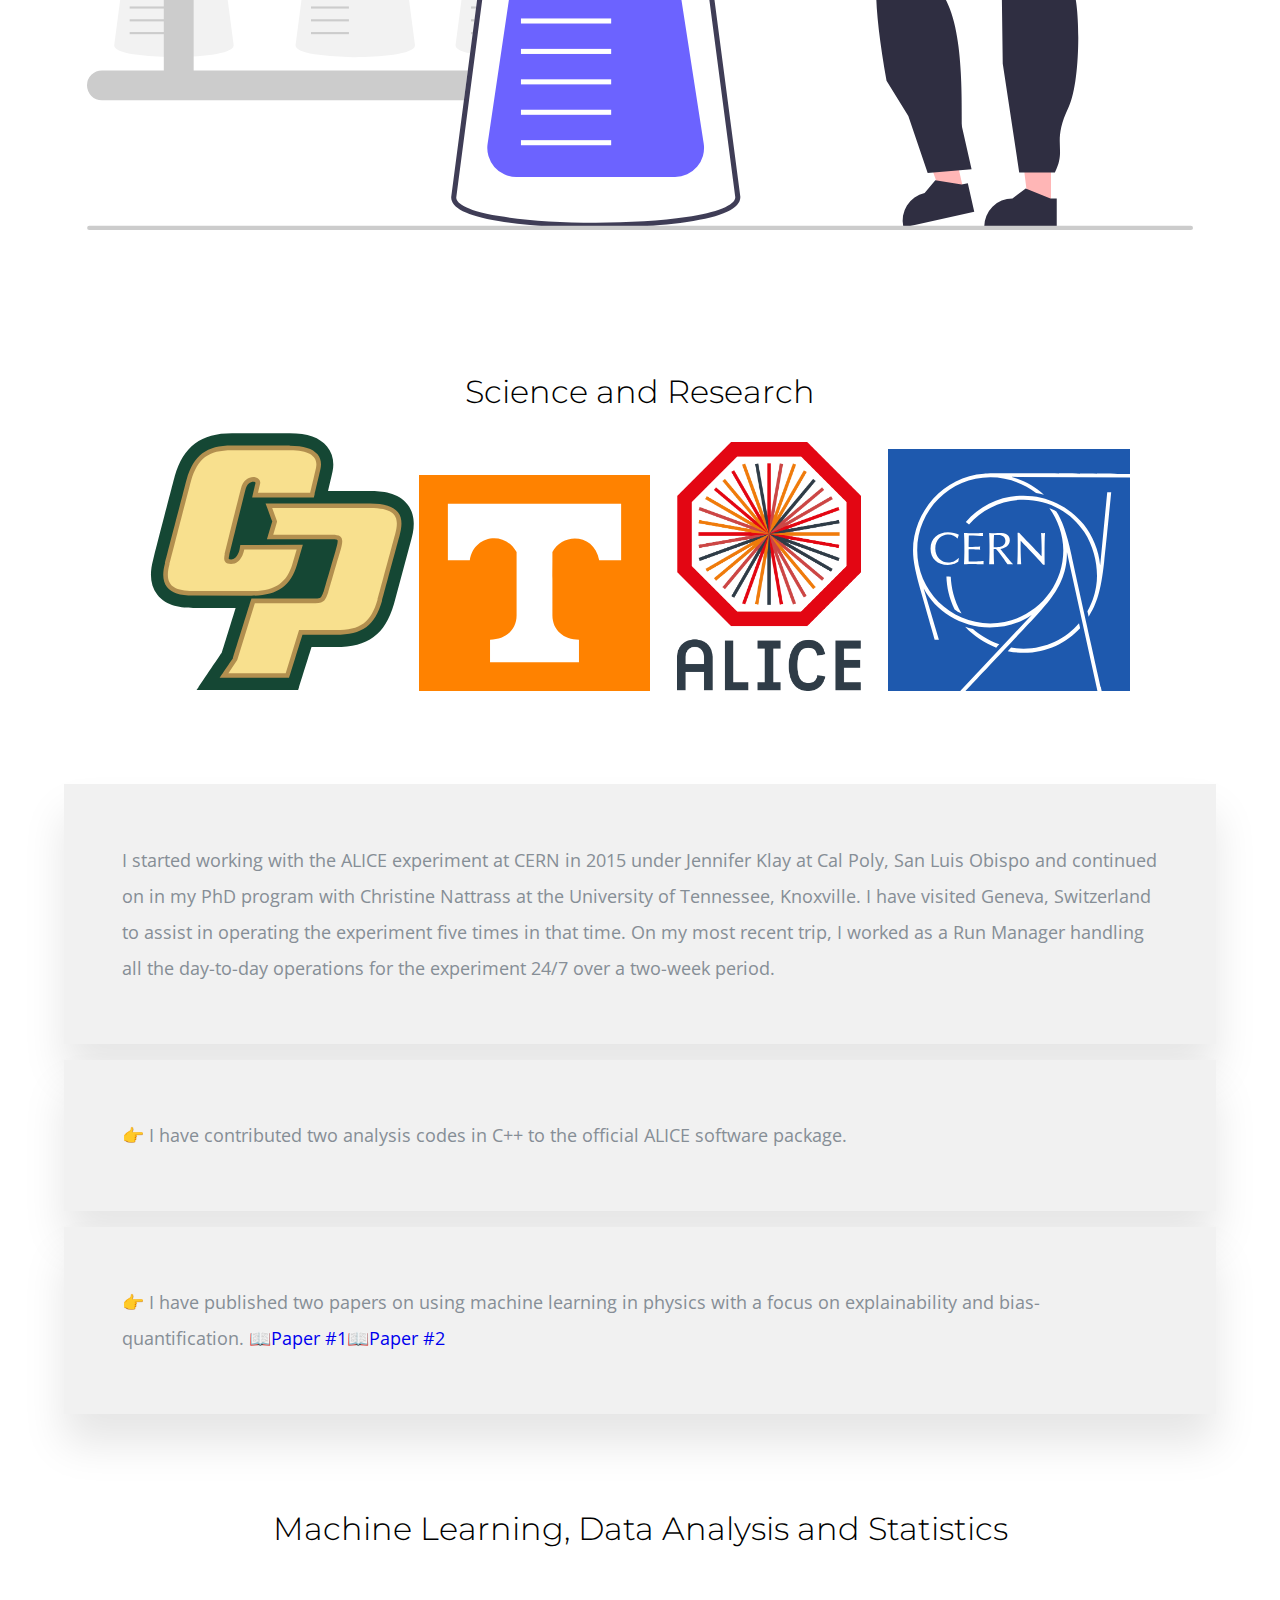
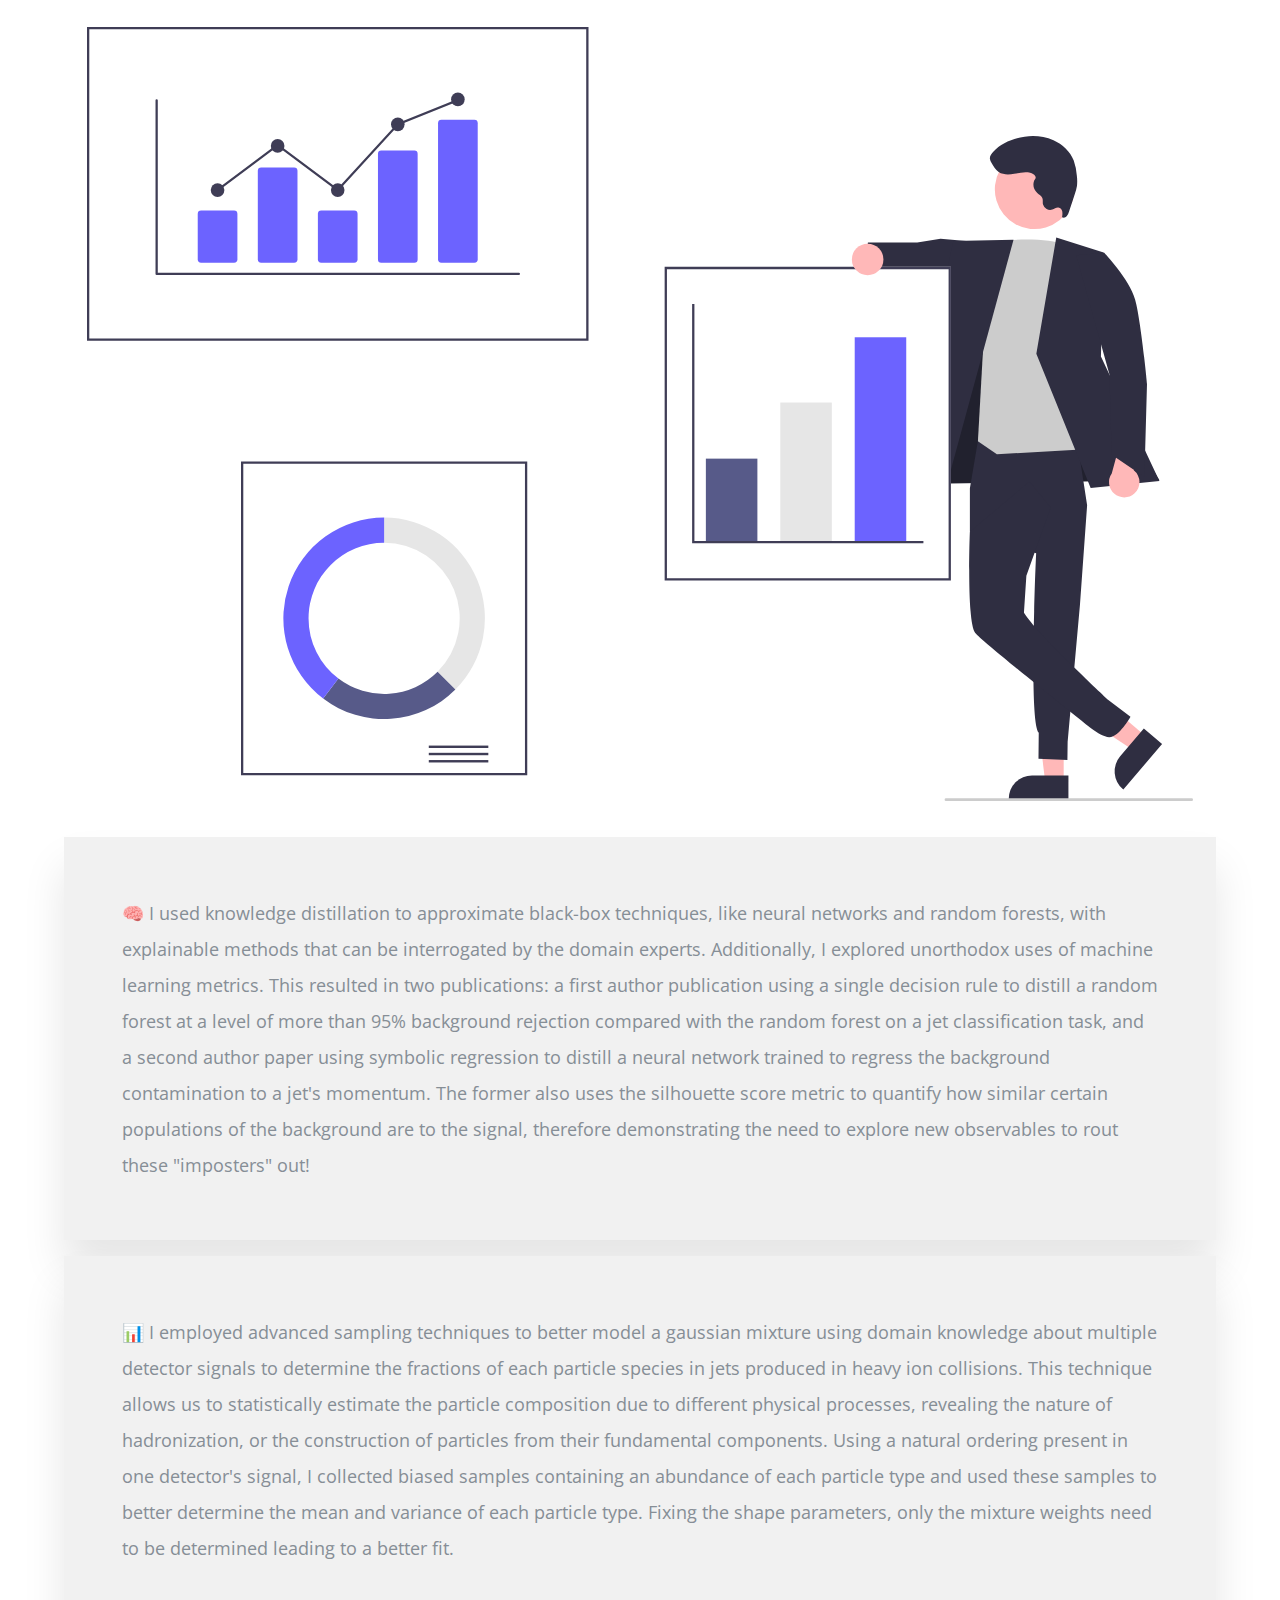
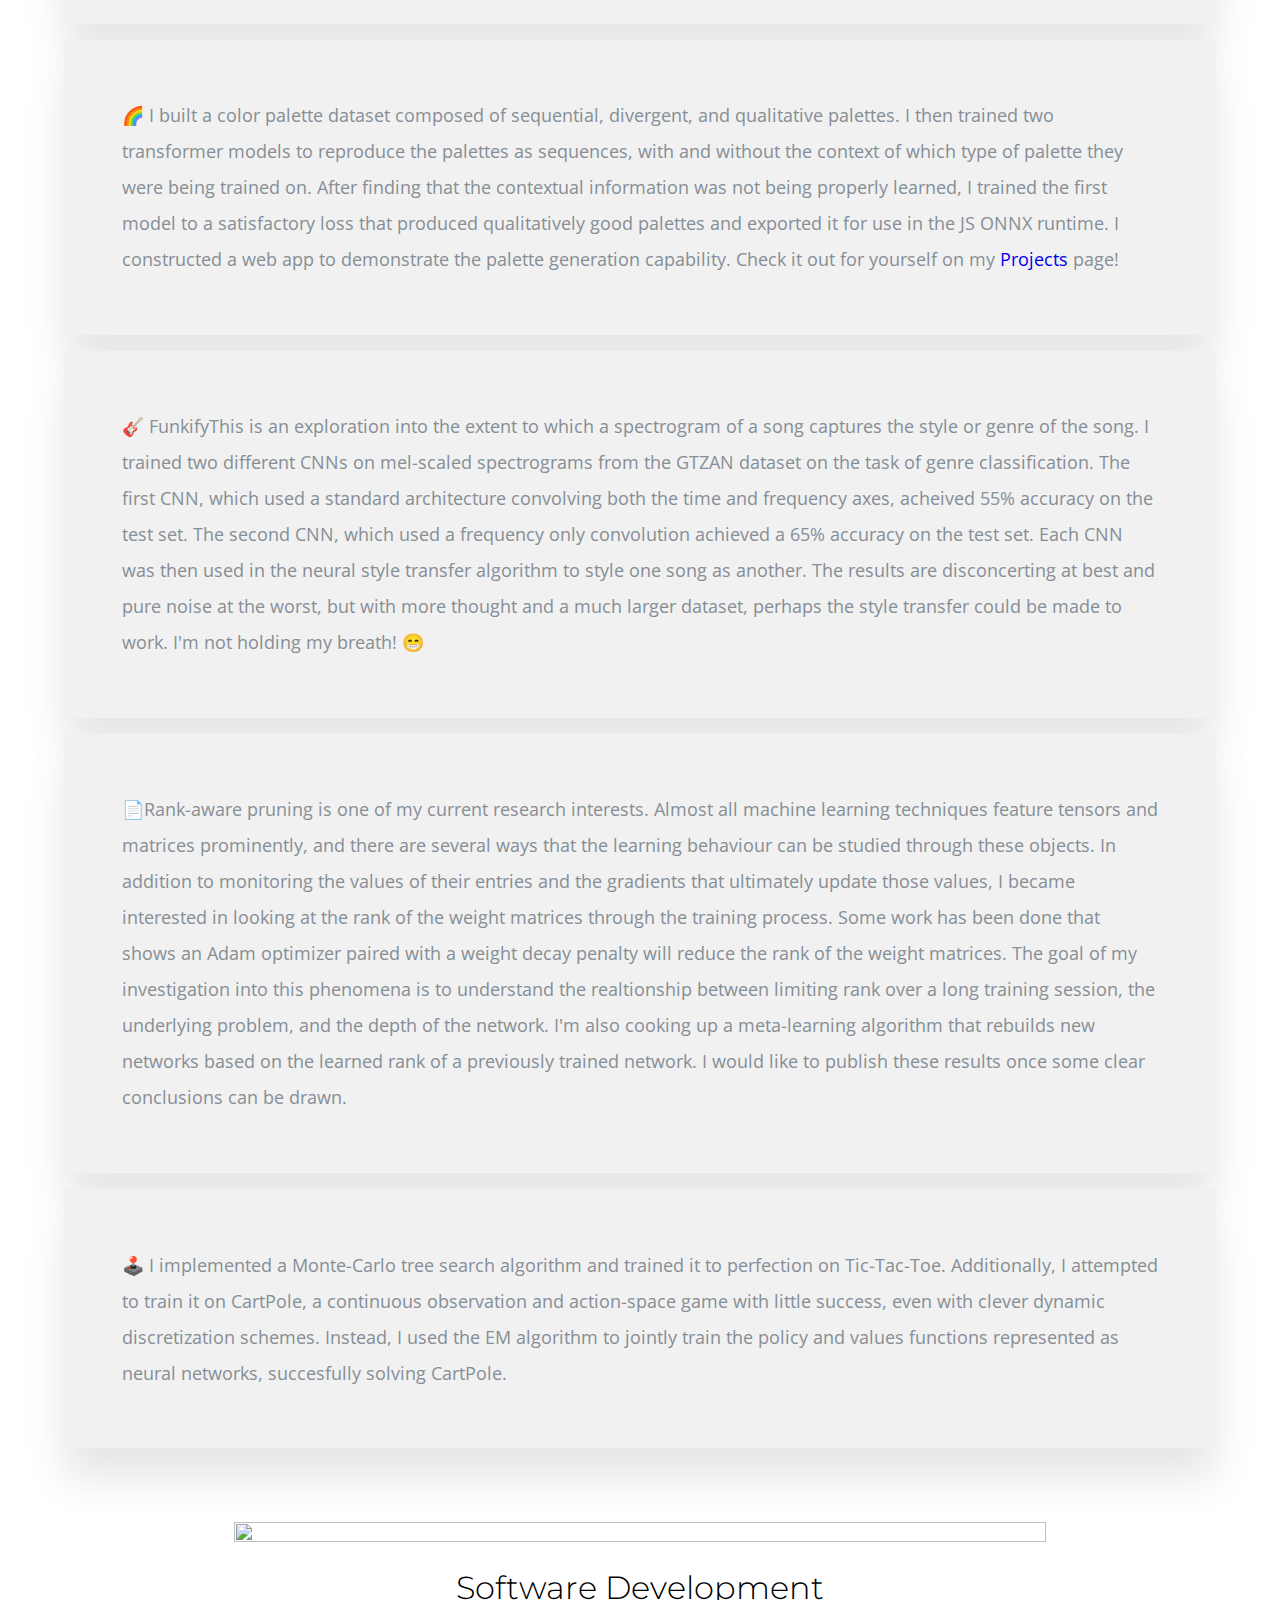
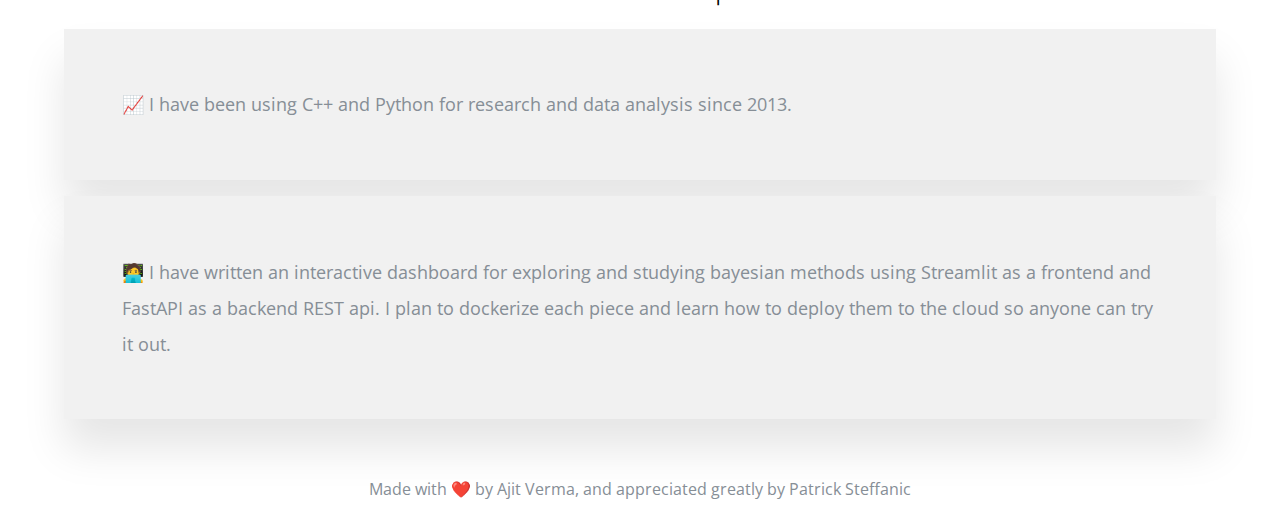
==== commit 36aec836: "Visual updates and ML section done" ====
--- a/index.html
+++ b/index.html
@@ -87,11 +87,11 @@
             
             <section id=Whatido>
             <h1>My Experience</h1>
-              <div class = "row feature-1">
+              <div class = "row feature-1" style="justify-content: space-evenly;align-items: center;">
                   <div class="col-lg-4 col-md-4 Feature-first-image ">
                     <img class = "Feature-svg-image" src="Image/Science.svg" alt="">
                   </div>
-                  <div class="col-lg-8 col-md-8">
+                  <div class="col-lg-6 col-md-6">
                     <h1 class= "Feature-Heading" >Science and Research</h1>
                     <ul class = "dev-icon">
                       <li><img class="CPLogo" src="Image/CPLogo.svg" alt=""></li>
@@ -99,19 +99,21 @@
                       <li><img class = "ALICE" src="Image/ALICE Logo.png" alt=""></li>
                       <li><img class="CERN" src="Image/CERN_logo.svg" alt=""></li>
                     </ul>
+                    </div>
+                    <div class="col-lg-12 col-md-12">
                     <div class = "Data-Analytic">
                       <p class ="Features-paragraph">
                           I started working with the ALICE experiment at CERN in 2015 under Jennifer Klay at Cal Poly, San Luis Obispo and continued on in my PhD program with Christine Nattrass at the University of Tennessee, Knoxville. I have visited Geneva, Switzerland to assist in operating the experiment five times in that time. On my most recent trip, I worked as a Run Manager handling all the day-to-day operations for the experiment 24/7 over a two-week period.</p>
                       <p  class ="Features-paragraph">
                          👉 I have contributed two analysis codes in C++ to the official ALICE software package. </p>
                       <p  class ="Features-paragraph">
-                         👉 I have published a paper on using machine learning in physics with a focus on explainability and bias-quantification. <a href="https://journals.aps.org/prc/abstract/10.1103/PhysRevC.108.024909">📖link</a></p>
+                         👉 I have published two papers on using machine learning in physics with a focus on explainability and bias-quantification. <a href="https://journals.aps.org/prc/abstract/10.1103/PhysRevC.108.024909">📖Paper #1</a><a href="https://journals.aps.org/prc/abstract/10.1103/PhysRevC.108.L021901">📖Paper #2</a></p>
                     </div>
                 </div>
               </div>
 
-              <div class="row feature-2">
-                <div class="col-lg-8 col-md-8 feature-web">
+              <div class="row feature-2" style="justify-content: space-evenly; align-items: center;">
+                <div class="col-lg-6 col-md-6 feature-web">
                   <h1 class="Feature-Heading">Machine Learning, Data Analysis and Statistics</h1>
                   <ul class = "dev-icon">
                     <li><span class="iconify" data-icon="logos:python" data-inline="false" data-width="15%" data-height="15%"></span></li>
@@ -120,18 +122,27 @@
                     <li><span class="iconify" data-icon="logos:matplotlib-icon" data-inline="false" data-width="15%" data-height="15%"></span></li>
                     <li><span class="iconify" data-icon="devicon:scikitlearn" data-inline="false" data-width="15%" data-height="15%"></span></li>
                   </ul>
+                  </div>
+                  <div class="col-lg-4 col-md-4 Feature-second-image " style="align-items: center; justify-content: center;">
+                      <img class="Feature-svg-image" src="Image/AllTheData.svg" alt="" >
+                    </div>
+                    <div class="col-lg-12 col-md-12">
                   <div class = "Data-Analytic">
-                    <p class ="Features-paragraph">
-                       In my PhD I worked hard to learn and experience as many data analysis tools as I could get my hands on. Here are some highlights:</p>
                     <p  class ="Features-paragraph">
-                       🧠 Used knowledge distillation to approximate black-box techniques with explainable methods that can be interrogated by the domain expert. Resulted in a publication. Technologies used: random forests and decision trees, dimensionality reduction, PCA and feature scores. </p>
+                       🧠 I used knowledge distillation to approximate black-box techniques, like neural networks and random forests, with explainable methods that can be interrogated by the domain experts. Additionally, I explored unorthodox uses of machine learning metrics. This resulted in two publications: a first author publication using a single decision rule to distill a random forest at a level of more than 95% background rejection compared with the random forest on a jet classification task, and a second author paper using symbolic regression to distill a neural network trained to regress the background contamination to a jet's momentum. The former also uses the silhouette score metric to quantify how similar certain populations of the background are to the signal, therefore demonstrating the need to explore new observables to rout these "imposters" out! </p>
                       <p  class ="Features-paragraph">
-                       📊 Using bayesian techniques to understand error correction due to measurement stochasticity and detector inefficiencies. Technologies used: bayesian inference, stochastic variational inference, markov-chain monte carlo, Pyro</p>
+                       📊 I employed advanced sampling techniques to better model a gaussian mixture using domain knowledge about multiple detector signals to determine the fractions of each particle species in jets produced in heavy ion collisions. This technique allows us to statistically estimate the particle composition due to different physical processes, revealing the nature of hadronization, or the construction of particles from their fundamental components. Using a natural ordering present in one detector's signal, I collected biased samples containing an abundance of each particle type and used these samples to better determine the mean and variance of each particle type. Fixing the shape parameters, only the mixture weights need to be determined leading to a better fit.</p>
+                      <p  class ="Features-paragraph">
+                       🌈 I built a color palette dataset composed of sequential, divergent, and qualitative palettes. I then trained two transformer models to reproduce the palettes as sequences, with and without the context of which type of palette they were being trained on. After finding that the contextual information was not being properly learned, I trained the first model to a satisfactory loss that produced qualitatively good palettes and exported it for use in the JS ONNX runtime. I constructed a web app to demonstrate the palette generation capability. Check it out for yourself on my <a href="Project.html">Projects</a> page!</p>
+                      <p  class ="Features-paragraph">
+                       🎸 FunkifyThis is an exploration into the extent to which a spectrogram of a song captures the style or genre of the song. I trained two different CNNs on mel-scaled spectrograms from the GTZAN dataset on the task of genre classification. The first CNN, which used a standard architecture convolving both the time and frequency axes, acheived 55% accuracy on the test set. The second CNN, which used a frequency only convolution achieved a 65% accuracy on the test set. Each CNN was then used in the neural style transfer algorithm to style one song as another. The results are disconcerting at best and pure noise at the worst, but with more thought and a much larger dataset, perhaps the style transfer could be made to work. I'm not holding my breath! 😁</p>
+                      <p  class ="Features-paragraph">
+                       📄Rank-aware pruning is one of my current research interests. Almost all machine learning techniques feature tensors and matrices prominently, and there are several ways that the learning behaviour can be studied through these objects. In addition to monitoring the values of their entries and the gradients that ultimately update those values, I became interested in looking at the rank of the weight matrices through the training process. Some work has been done that shows an Adam optimizer paired with a weight decay penalty will reduce the rank of the weight matrices. The goal of my investigation into this phenomena is to understand the realtionship between limiting rank over a long training session, the underlying problem, and the depth of the network. I'm also cooking up a meta-learning algorithm that rebuilds new networks based on the learned rank of a previously trained network. I would like to publish these results once some clear conclusions can be drawn.</p>
+                      <p  class ="Features-paragraph">
+                       🕹️ I implemented a Monte-Carlo tree search algorithm and trained it to perfection on Tic-Tac-Toe. Additionally, I attempted to train it on CartPole, a continuous observation and action-space game with little success, even with clever dynamic discretization schemes. Instead, I used the EM algorithm to jointly train the policy and values functions represented as neural networks, succesfully solving CartPole. </p>
                       </div>
                 </div>
-                <div class="col-lg-4 col-md-4 Feature-second-image ">
-                  <img class = "Feature-svg-image" src="Image/AllTheData.svg" alt="">
-                </div>
+                
               </div>
 
               <div class="row feature-3">
--- a/style.css
+++ b/style.css
@@ -288,8 +288,19 @@
   }
 
   .Features-paragraph{
+    transition: background-color 3s ease, color 3s ease;
       margin-top : 8px;
       margin-bottom: 16px;
+      padding: 5%;
+      box-shadow: 0 30px 40px rgba(0, 0, 0, .1);
+      background-color: #f1f1f1;
+      color: #868e96;
+  }
+
+  .Features-paragraph:hover{
+      transition: background-color 0.5s ease, color 3s ease;
+      background-color: #9da8e46c;
+      color: #0a0a0a;
   }
 
   @media only screen and (max-width : 764px){
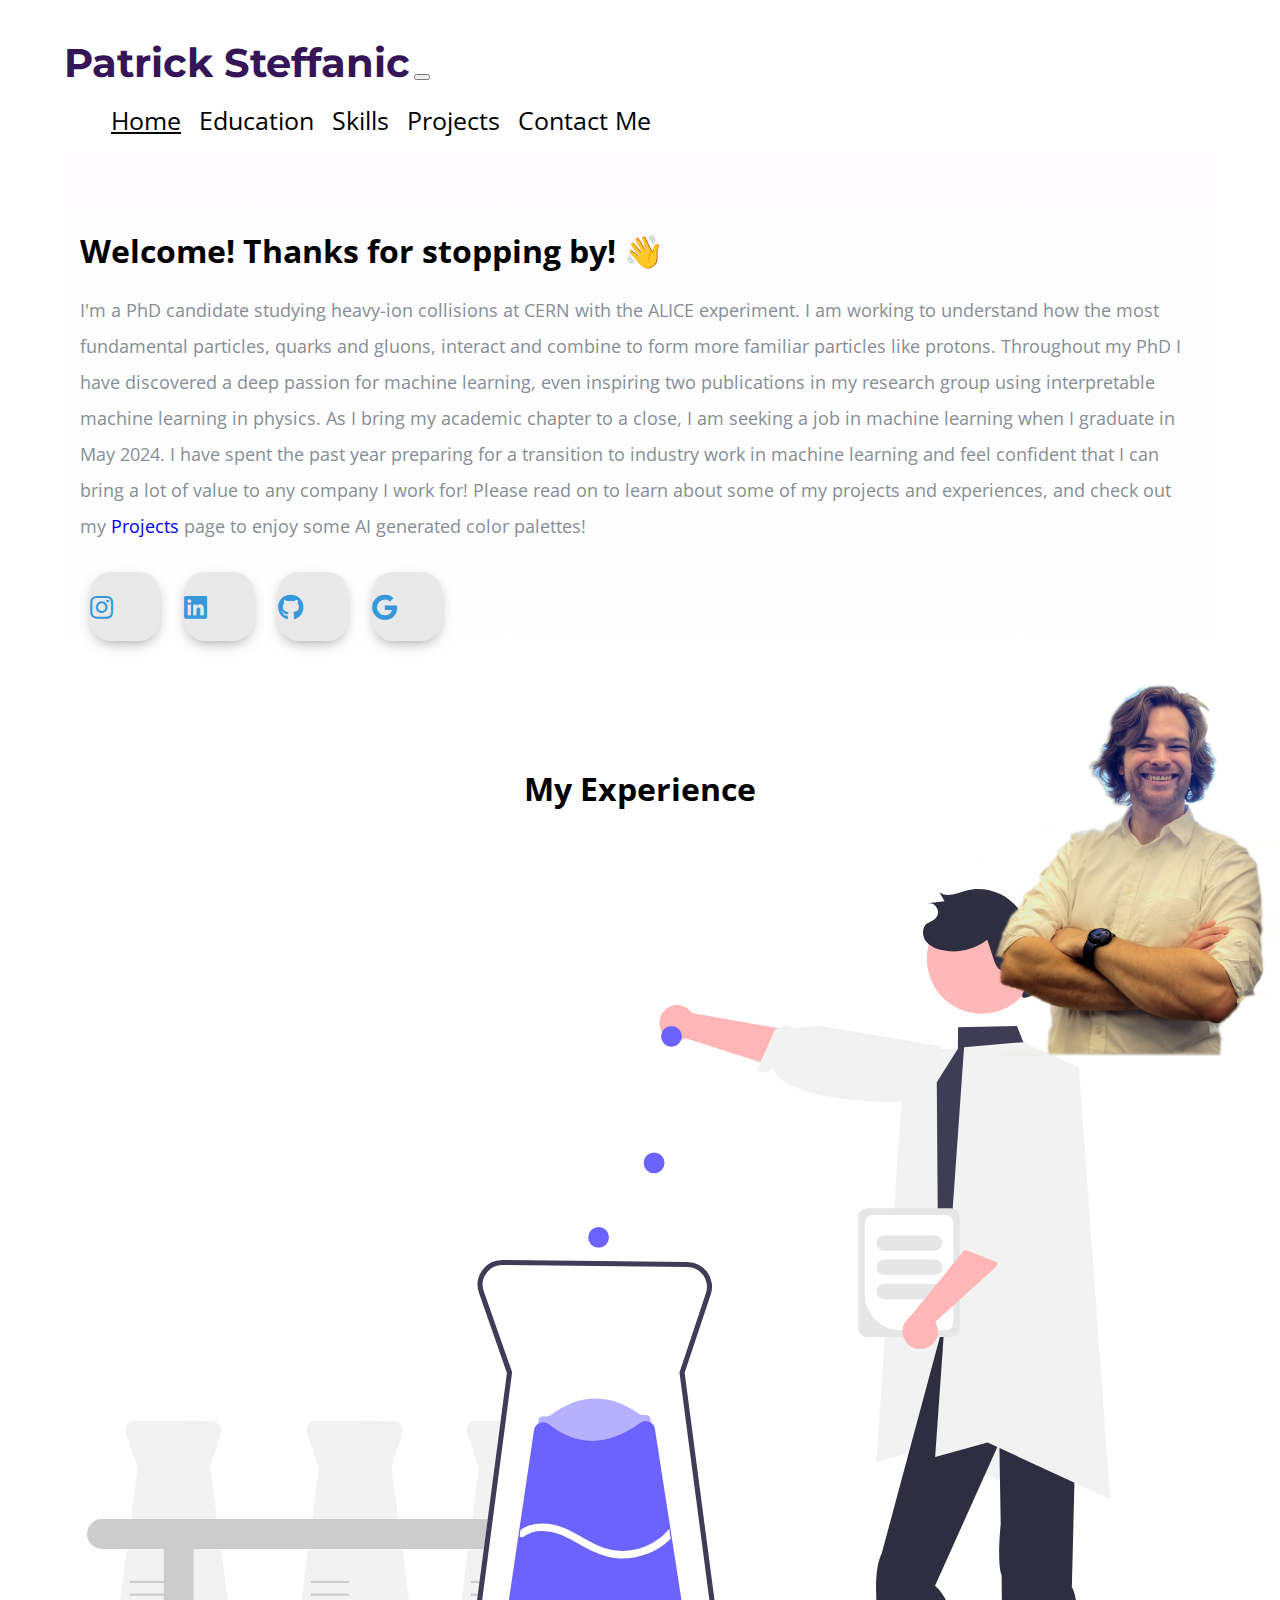
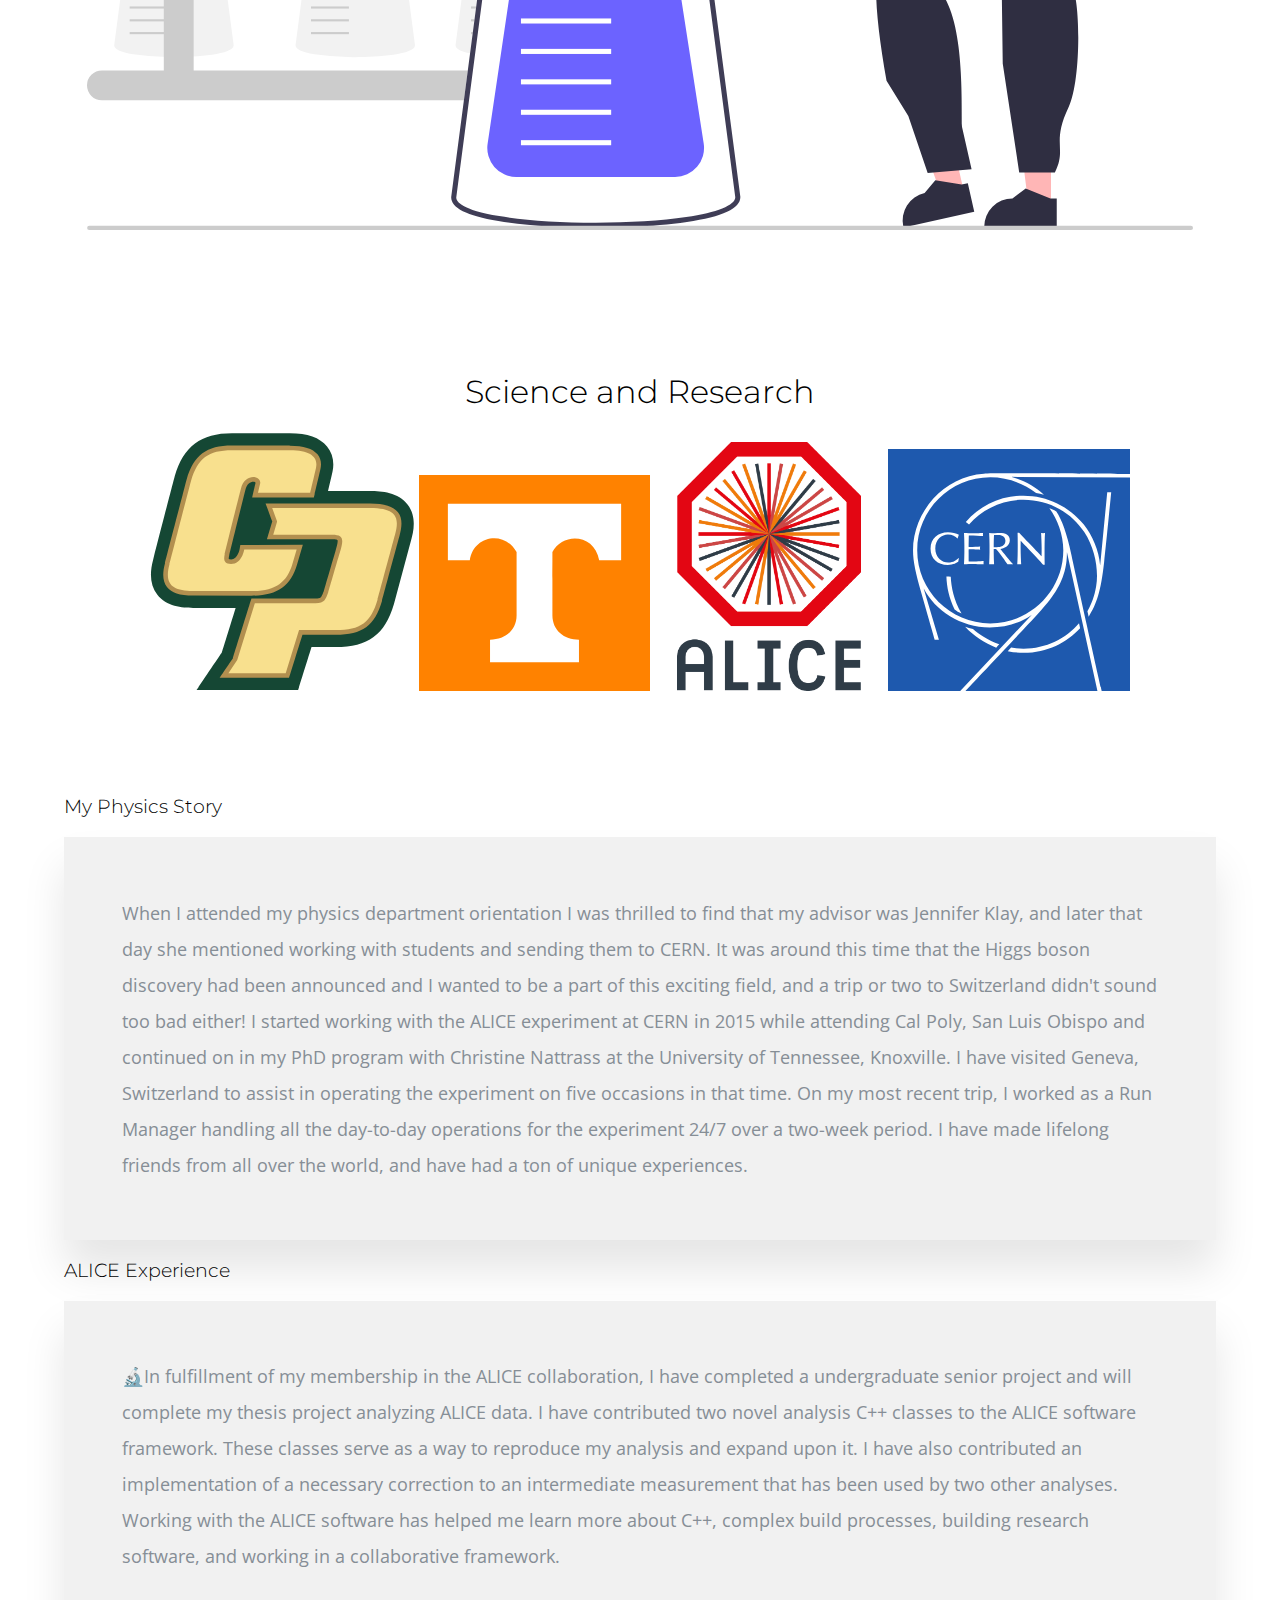
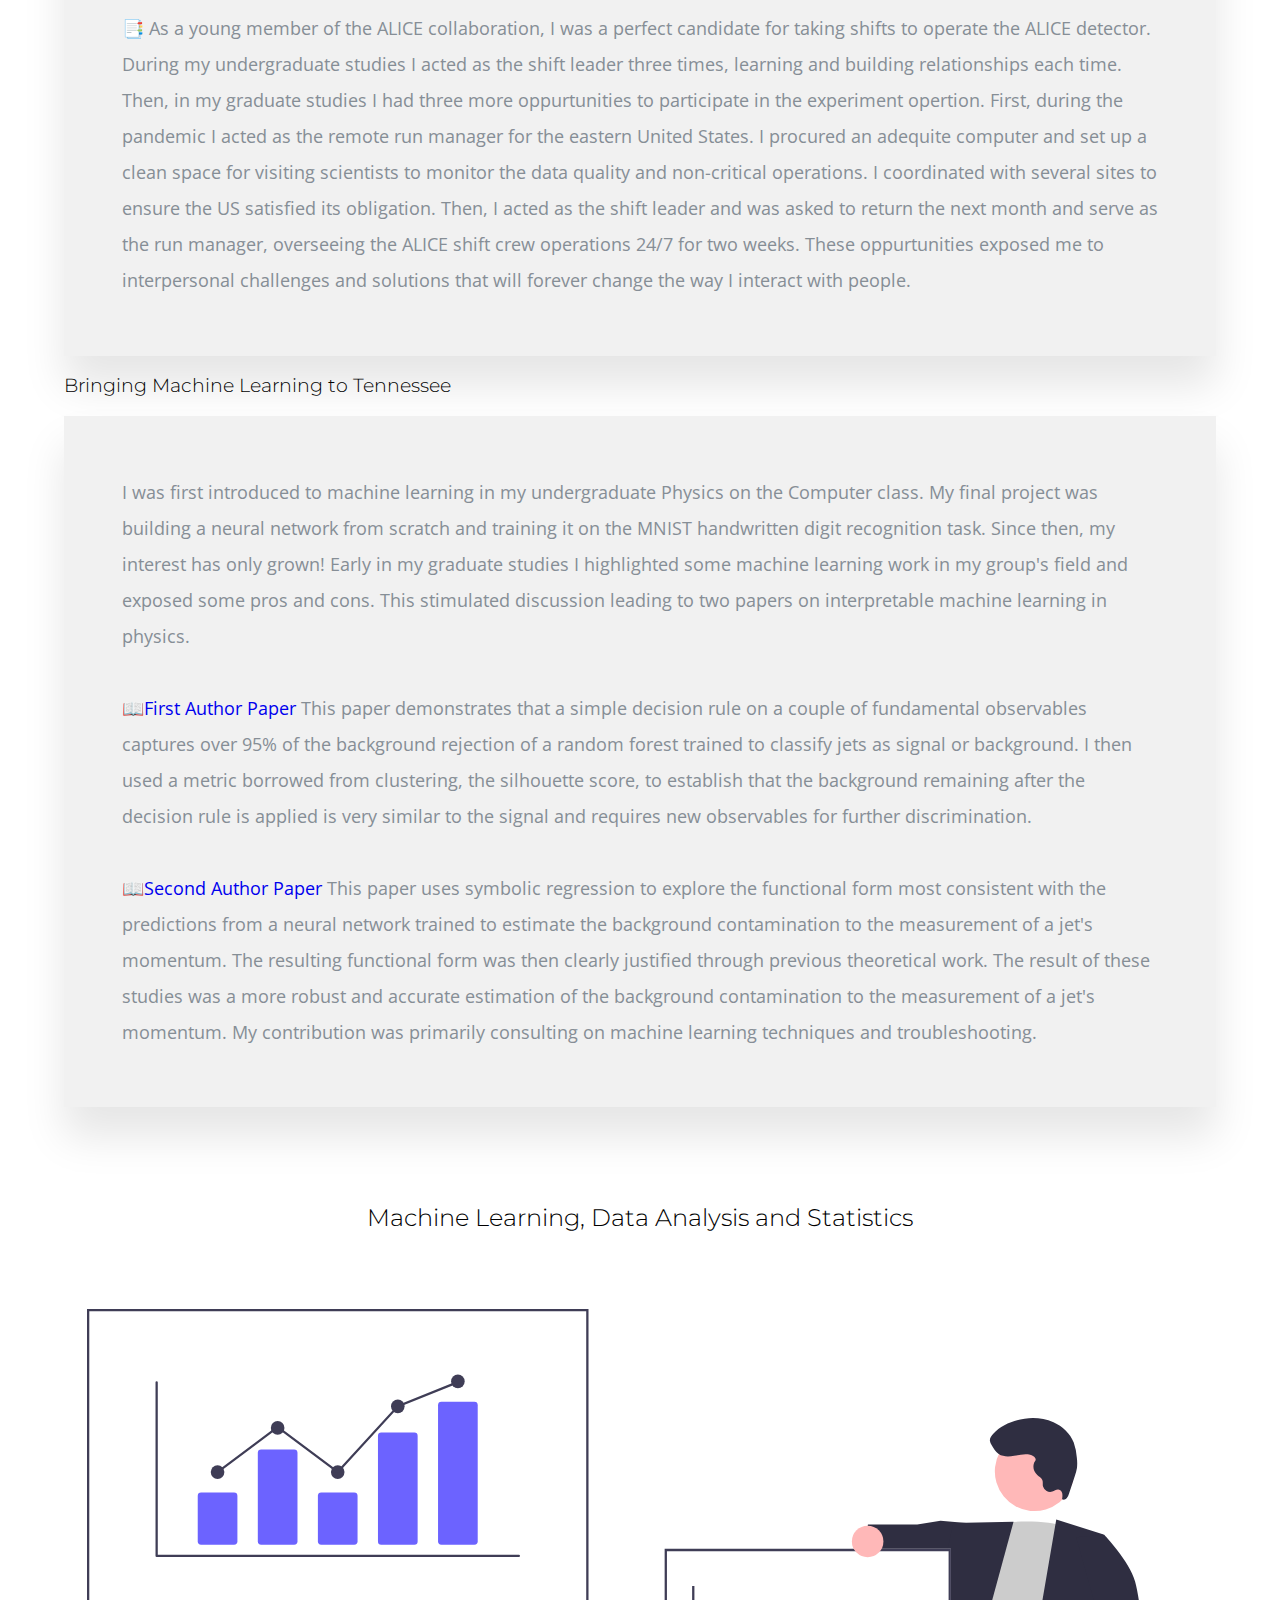
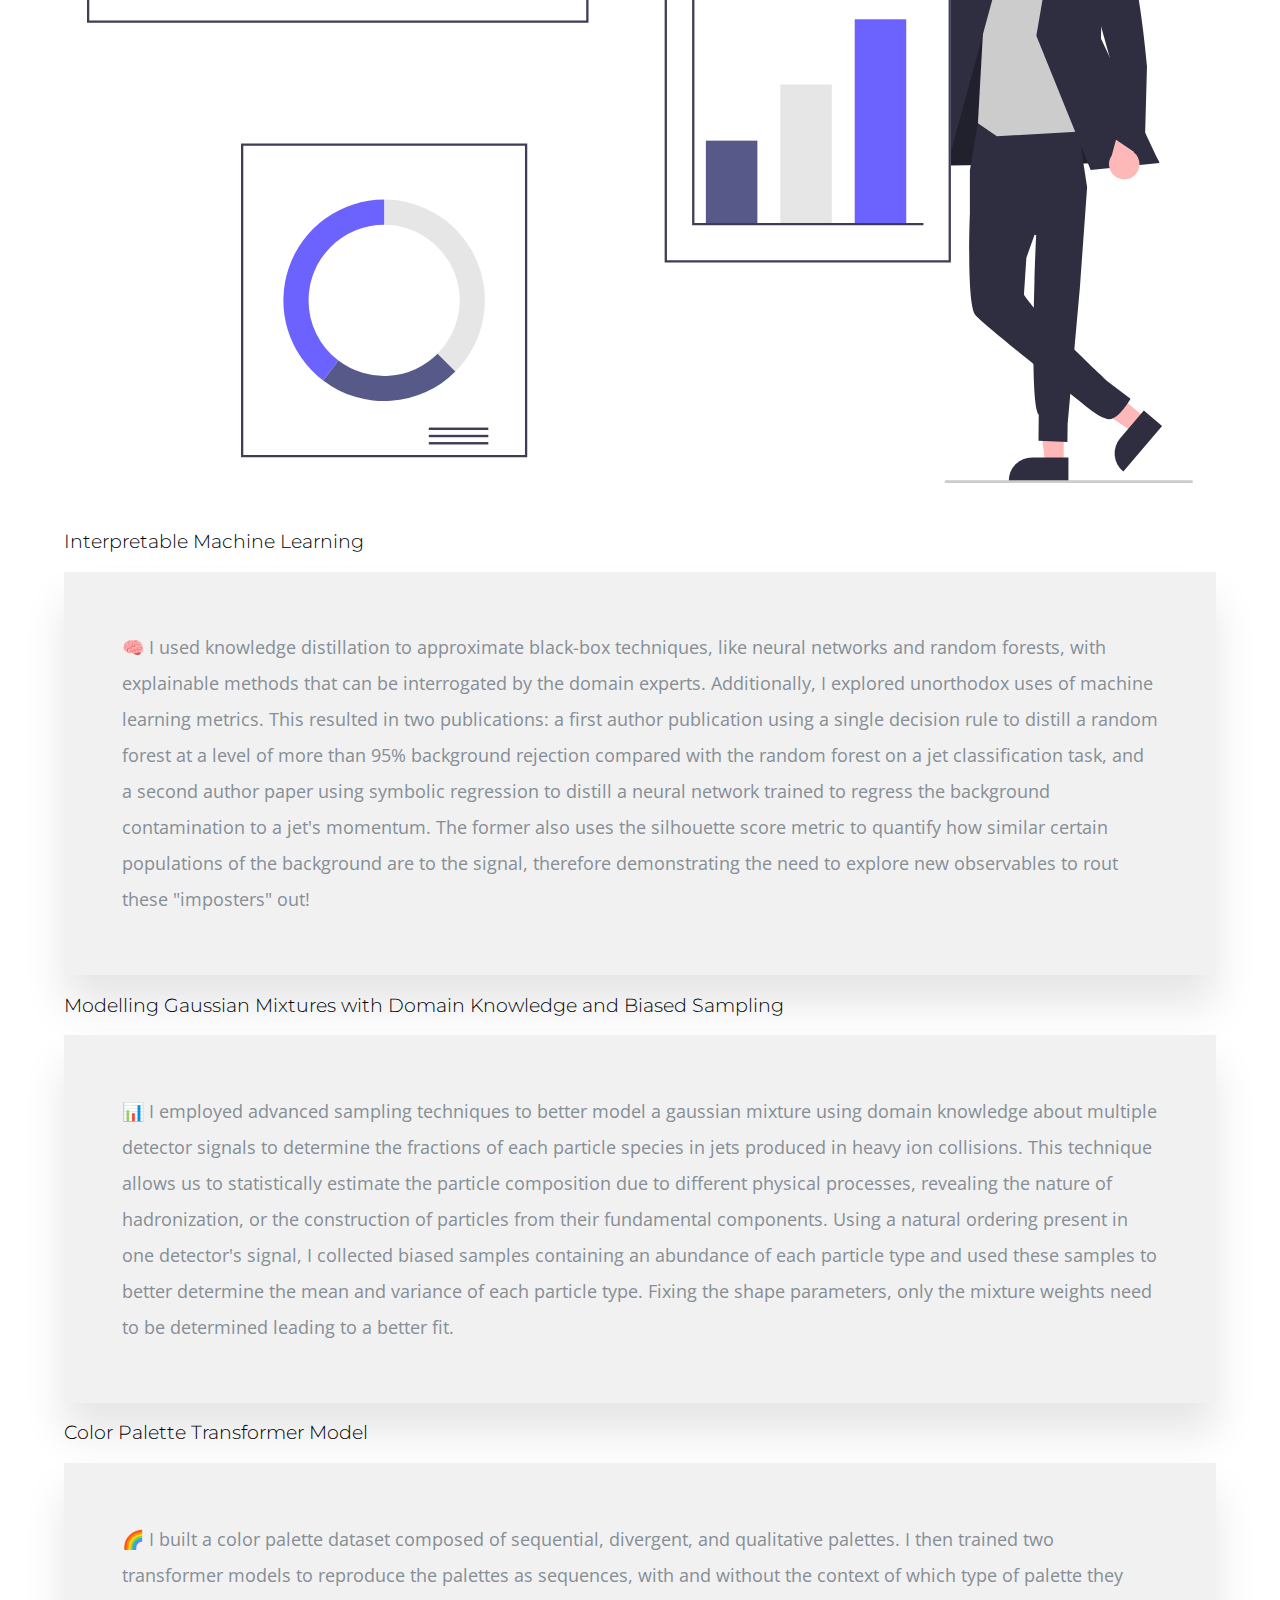
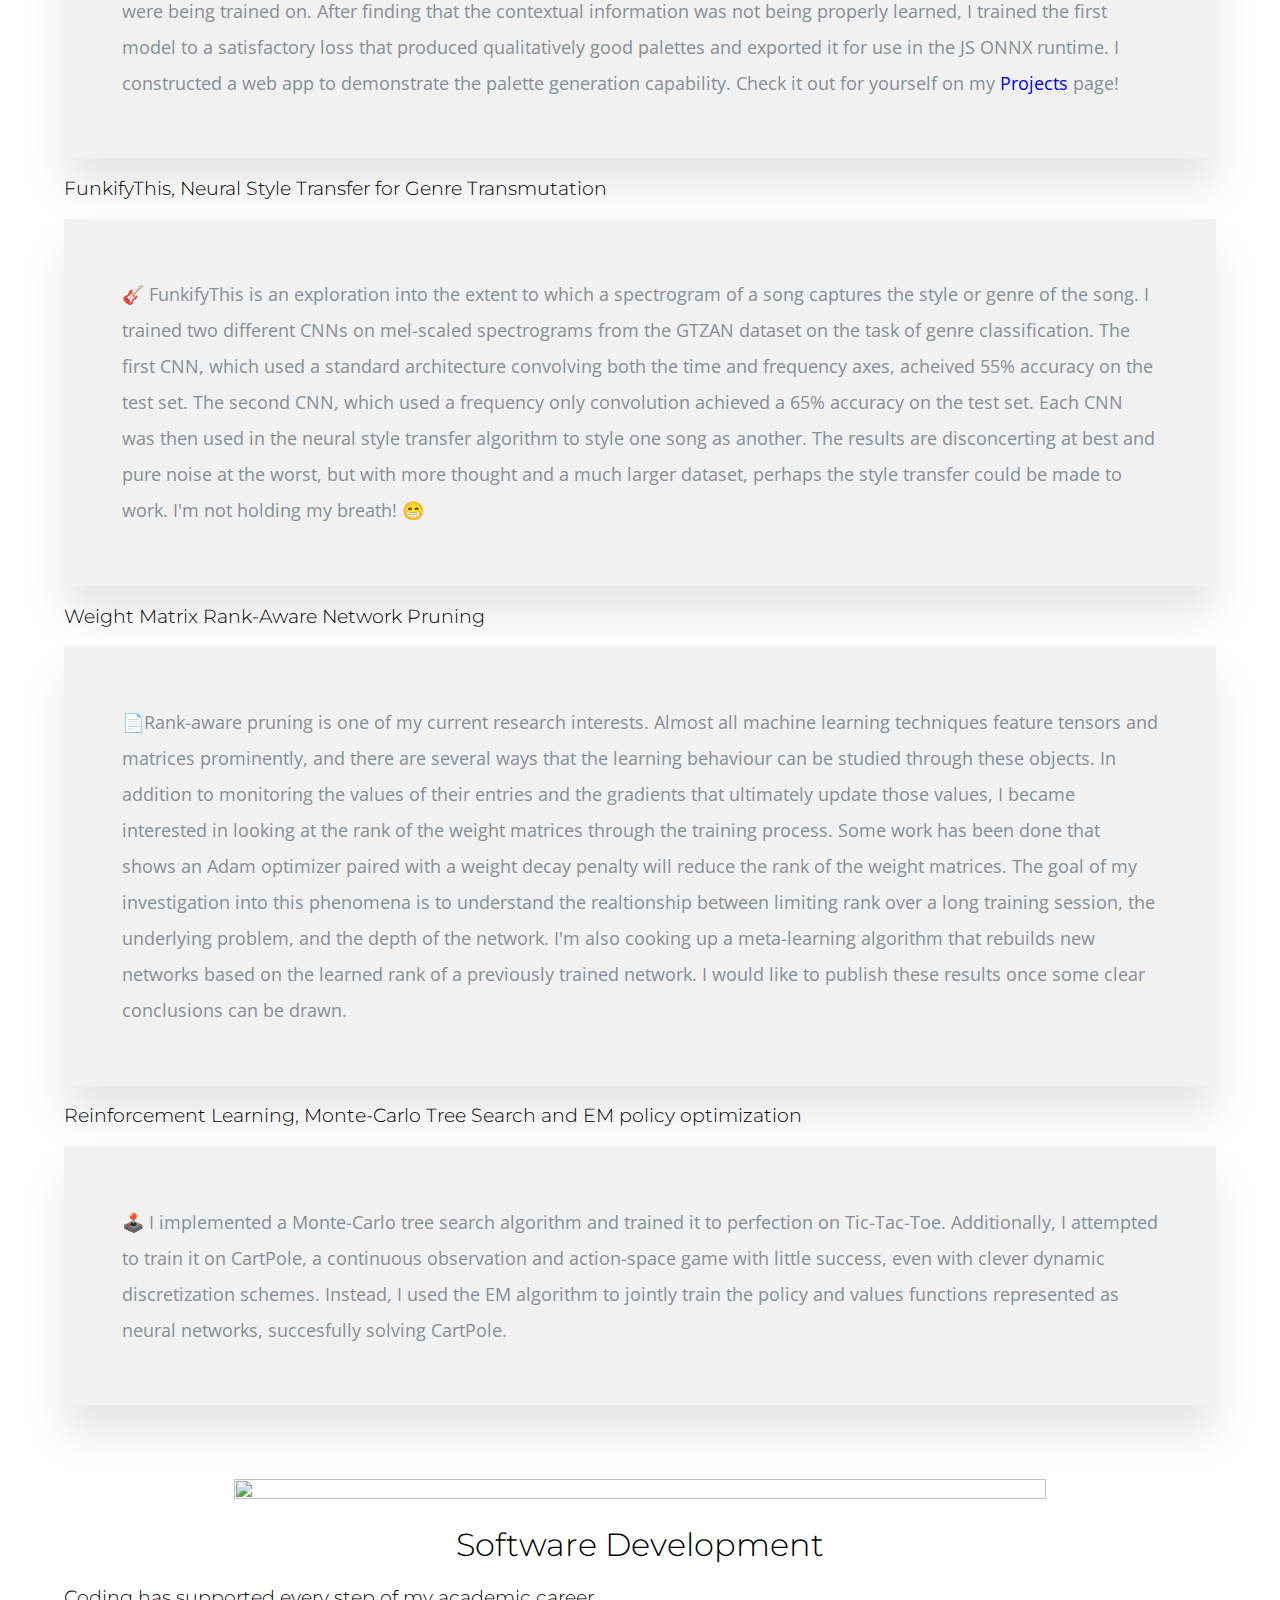
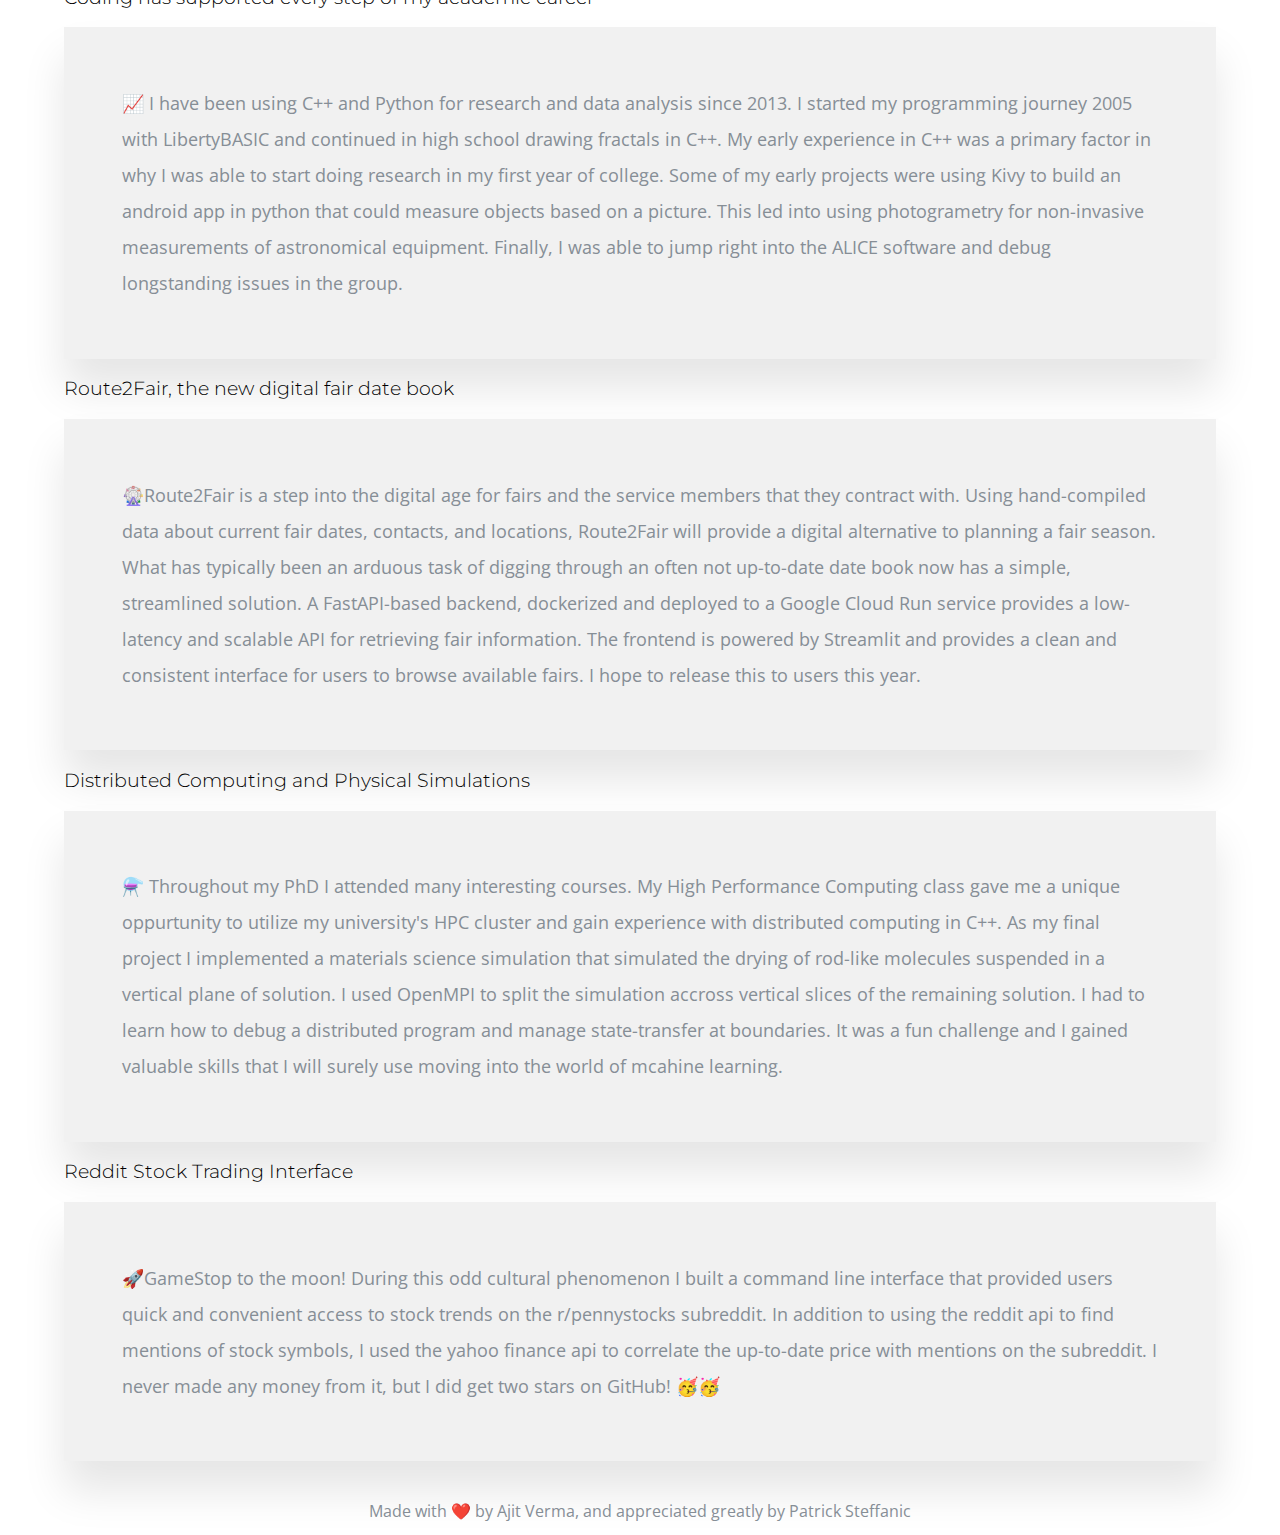
==== commit da96b727: "fleshed out main page, halfway done with education" ====
--- a/index.html
+++ b/index.html
@@ -61,7 +61,7 @@
               <div class="row column1">
                 <div class="col-lg-8 col-md-8 section-1">
                   <h1 class = "Hello"> Welcome! Thanks for stopping by! <span class="wave">👋</span></h1>
-                  <p>I'm a PhD candidate studying heavy-ion collisions at CERN with the ALICE experiment. I am working to understand how the most fundamental particles, quarks and gluons, interact and combine to form more familiar particles like protons. I am also deeply interested in learning, both in practice and in study. I like to joke that I'm a machine learning practitioner who has been undercover in physics for the past ten years! Spies are very cool, after all. 🕵️ Jokes aside, I am a very passionate researcher, and I want to bring that to the field of machine learning. I am seeking a job in machine learning when I graduate in May 2024. I have recently been interested in understanding the learning dynamics of neural networks and studying the relationship between network architectures and the underlying objective.</p>
+                  <p>I'm a PhD candidate studying heavy-ion collisions at CERN with the ALICE experiment. I am working to understand how the most fundamental particles, quarks and gluons, interact and combine to form more familiar particles like protons. Throughout my PhD I have discovered a deep passion for machine learning, even inspiring two publications in my research group using interpretable machine learning in physics. As I bring my academic chapter to a close, I am seeking a job in machine learning when I graduate in May 2024. I have spent the past year preparing for a transition to industry work in machine learning and feel confident that I can bring a lot of value to any company I work for! Please read on to learn about some of my projects and experiences, and check out my <a href="Project.html">Projects</a> page to enjoy some AI generated color palettes!</p>
                           <div class=social_media_icon>
                             <a class="btn" href="https://www.instagram.com/psteffanic/" target=_blank>
                               <i class="fab fa-instagram"></i>
@@ -102,19 +102,30 @@
                     </div>
                     <div class="col-lg-12 col-md-12">
                     <div class = "Data-Analytic">
+                      <h3 class="Feature-Heading" >My Physics Story</h3>
                       <p class ="Features-paragraph">
-                          I started working with the ALICE experiment at CERN in 2015 under Jennifer Klay at Cal Poly, San Luis Obispo and continued on in my PhD program with Christine Nattrass at the University of Tennessee, Knoxville. I have visited Geneva, Switzerland to assist in operating the experiment five times in that time. On my most recent trip, I worked as a Run Manager handling all the day-to-day operations for the experiment 24/7 over a two-week period.</p>
+                        When I attended my physics department orientation I was thrilled to find that my advisor was Jennifer Klay, and later that day she mentioned working with students and sending them to CERN. It was around this time that the Higgs boson discovery had been announced and I wanted to be a part of this exciting field, and a trip or two to Switzerland didn't sound too bad either! I started working with the ALICE experiment at CERN in 2015 while attending Cal Poly, San Luis Obispo and continued on in my PhD program with Christine Nattrass at the University of Tennessee, Knoxville. I have visited Geneva, Switzerland to assist in operating the experiment on five occasions in that time. On my most recent trip, I worked as a Run Manager handling all the day-to-day operations for the experiment 24/7 over a two-week period. I have made lifelong friends from all over the world, and have had a ton of unique experiences.</p>
+                        <h3 class="Feature-Heading" >ALICE Experience</h3>
+                        <p  class ="Features-paragraph">
+                          🔬In fulfillment of my membership in the ALICE collaboration, I have completed a undergraduate senior project and will complete my thesis project analyzing ALICE data. I have contributed two novel analysis C++ classes to the ALICE software framework. These classes serve as a way to reproduce my analysis and expand upon it. I have also contributed an implementation of a necessary correction to an intermediate measurement that has been used by two other analyses. Working with the ALICE software has helped me learn more about C++, complex build processes, building research software, and working in a collaborative framework.
+                          <br></br>
+                          📑 As a young member of the ALICE collaboration, I was a perfect candidate for taking shifts to operate the ALICE detector. During my undergraduate studies I acted as the shift leader three times, learning and building relationships each time. Then, in my graduate studies I had three more oppurtunities to participate in the experiment opertion. First, during the pandemic I acted as the remote run manager for the eastern United States. I procured an adequite computer and set up a clean space for visiting scientists to monitor the data quality and non-critical operations. I coordinated with several sites to ensure the US satisfied its obligation. Then, I acted as the shift leader and was asked to return the next month and serve as the run manager, overseeing the ALICE shift crew operations 24/7 for two weeks. These oppurtunities exposed me to interpersonal challenges and solutions that will forever change the way I interact with people. </p>
+                          <h3 class="Feature-Heading" >Bringing Machine Learning to Tennessee</h3>
                       <p  class ="Features-paragraph">
-                         👉 I have contributed two analysis codes in C++ to the official ALICE software package. </p>
-                      <p  class ="Features-paragraph">
-                         👉 I have published two papers on using machine learning in physics with a focus on explainability and bias-quantification. <a href="https://journals.aps.org/prc/abstract/10.1103/PhysRevC.108.024909">📖Paper #1</a><a href="https://journals.aps.org/prc/abstract/10.1103/PhysRevC.108.L021901">📖Paper #2</a></p>
+                        I was first introduced to machine learning in my undergraduate Physics on the Computer class. My final project was building a neural network from scratch and training it on the MNIST handwritten digit recognition task. Since then, my interest has only grown! Early in my graduate studies I highlighted some machine learning work in my group's field and exposed some pros and cons. This stimulated discussion leading to two papers on interpretable machine learning in physics. <br></br>
+                        <a href="https://journals.aps.org/prc/abstract/10.1103/PhysRevC.108.024909">📖First Author Paper</a> This paper demonstrates that a simple decision rule on a couple of fundamental observables captures over 95% of the background rejection of a random forest trained to classify jets as signal or background. I then used a metric borrowed from clustering, the silhouette score, to establish that the background remaining after the decision rule is applied is very similar to the signal and requires new observables for further discrimination. 
+                        <br></br>
+                        <a href="https://journals.aps.org/prc/abstract/10.1103/PhysRevC.108.L021901">📖Second Author Paper</a> This paper uses symbolic regression to explore the functional form most consistent with the predictions from a neural network trained to estimate the background contamination to the measurement of a jet's momentum. The resulting functional form was then clearly justified through previous theoretical work. The result of these studies was a more robust and accurate estimation of the background contamination to the measurement of a jet's momentum. My contribution was primarily consulting on machine learning techniques and troubleshooting.</p>
+                      </p>
                     </div>
                 </div>
               </div>
 
               <div class="row feature-2" style="justify-content: space-evenly; align-items: center;">
                 <div class="col-lg-6 col-md-6 feature-web">
-                  <h1 class="Feature-Heading">Machine Learning, Data Analysis and Statistics</h1>
+                  <h2 class="Feature-Heading">Machine Learning, Data Analysis and Statistics
+
+                  </h2>
                   <ul class = "dev-icon">
                     <li><span class="iconify" data-icon="logos:python" data-inline="false" data-width="15%" data-height="15%"></span></li>
                     <li><span class="iconify" data-icon="logos:pytorch-icon" data-inline="false" data-width="15%" data-height="15%"></span></li>
@@ -126,43 +137,59 @@
                   <div class="col-lg-4 col-md-4 Feature-second-image " style="align-items: center; justify-content: center;">
                       <img class="Feature-svg-image" src="Image/AllTheData.svg" alt="" >
                     </div>
+              </div>
                     <div class="col-lg-12 col-md-12">
                   <div class = "Data-Analytic">
+                    <h3 class="Feature-Heading" >Interpretable Machine Learning</h3>
                     <p  class ="Features-paragraph">
                        🧠 I used knowledge distillation to approximate black-box techniques, like neural networks and random forests, with explainable methods that can be interrogated by the domain experts. Additionally, I explored unorthodox uses of machine learning metrics. This resulted in two publications: a first author publication using a single decision rule to distill a random forest at a level of more than 95% background rejection compared with the random forest on a jet classification task, and a second author paper using symbolic regression to distill a neural network trained to regress the background contamination to a jet's momentum. The former also uses the silhouette score metric to quantify how similar certain populations of the background are to the signal, therefore demonstrating the need to explore new observables to rout these "imposters" out! </p>
+                       <h3 class="Feature-Heading" >Modelling Gaussian Mixtures with Domain Knowledge and Biased Sampling</h3>
+                       <p  class ="Features-paragraph">
+                         📊 I employed advanced sampling techniques to better model a gaussian mixture using domain knowledge about multiple detector signals to determine the fractions of each particle species in jets produced in heavy ion collisions. This technique allows us to statistically estimate the particle composition due to different physical processes, revealing the nature of hadronization, or the construction of particles from their fundamental components. Using a natural ordering present in one detector's signal, I collected biased samples containing an abundance of each particle type and used these samples to better determine the mean and variance of each particle type. Fixing the shape parameters, only the mixture weights need to be determined leading to a better fit.</p>
+                         <h3 class="Feature-Heading" >Color Palette Transformer Model</h3>
+                         <p  class ="Features-paragraph">
+                           🌈 I built a color palette dataset composed of sequential, divergent, and qualitative palettes. I then trained two transformer models to reproduce the palettes as sequences, with and without the context of which type of palette they were being trained on. After finding that the contextual information was not being properly learned, I trained the first model to a satisfactory loss that produced qualitatively good palettes and exported it for use in the JS ONNX runtime. I constructed a web app to demonstrate the palette generation capability. Check it out for yourself on my <a href="Project.html">Projects</a> page!</p>
+                           <h3 class="Feature-Heading" >FunkifyThis, Neural Style Transfer for Genre Transmutation</h3>
+                           <p  class ="Features-paragraph">
+                             🎸 FunkifyThis is an exploration into the extent to which a spectrogram of a song captures the style or genre of the song. I trained two different CNNs on mel-scaled spectrograms from the GTZAN dataset on the task of genre classification. The first CNN, which used a standard architecture convolving both the time and frequency axes, acheived 55% accuracy on the test set. The second CNN, which used a frequency only convolution achieved a 65% accuracy on the test set. Each CNN was then used in the neural style transfer algorithm to style one song as another. The results are disconcerting at best and pure noise at the worst, but with more thought and a much larger dataset, perhaps the style transfer could be made to work. I'm not holding my breath! 😁</p>
+                             <h3 class="Feature-Heading" >Weight Matrix Rank-Aware Network Pruning</h3>
+                             <p  class ="Features-paragraph">
+                               📄Rank-aware pruning is one of my current research interests. Almost all machine learning techniques feature tensors and matrices prominently, and there are several ways that the learning behaviour can be studied through these objects. In addition to monitoring the values of their entries and the gradients that ultimately update those values, I became interested in looking at the rank of the weight matrices through the training process. Some work has been done that shows an Adam optimizer paired with a weight decay penalty will reduce the rank of the weight matrices. The goal of my investigation into this phenomena is to understand the realtionship between limiting rank over a long training session, the underlying problem, and the depth of the network. I'm also cooking up a meta-learning algorithm that rebuilds new networks based on the learned rank of a previously trained network. I would like to publish these results once some clear conclusions can be drawn.</p>
+                               <h3 class="Feature-Heading" >Reinforcement Learning, Monte-Carlo Tree Search and EM policy optimization</h3>
+                               <p  class ="Features-paragraph">
+                                 🕹️ I implemented a Monte-Carlo tree search algorithm and trained it to perfection on Tic-Tac-Toe. Additionally, I attempted to train it on CartPole, a continuous observation and action-space game with little success, even with clever dynamic discretization schemes. Instead, I used the EM algorithm to jointly train the policy and values functions represented as neural networks, succesfully solving CartPole. </p>
+                                </div>
+                              </div>
+                              
+                            </div>
+                            
+                            <div class="row feature-3" style="justify-content: space-evenly; align-items: center;">
+                              <div class = "col-lg-6 col-md-6 Feature-third-image">
+                                <img class = "Feature-svg-image-3" src="Image/Coding.svg" alt="">
+                              </div>
+                              <div class="col-lg-6 col-md-6 feature-coding">
+                                <h1 class="Feature-Heading">Software Development</h1>
+                                <ul class = "dev-icon">
+                                  <li><span class="iconify" data-icon="logos:c-plusplus" data-inline="false" data-width="15%" data-height="15%"></span></li>
+                                  <li><span class="iconify" data-icon="skill-icons:python-light" data-inline="false" data-width="15%" data-height="15%"></span></li>
+                                  <li><span class="iconify" data-icon="skill-icons:bash-dark" data-inline="false" data-width="15%" data-height="15%"></span></li>
+                                  <li><span class="iconify" data-icon="skill-icons:git" data-inline="false" data-width="15%" data-height="15%"></span></li>
+                                  <li><span class="iconify" data-icon="skill-icons:docker" data-inline="false" data-width="15%" data-height="15%"></span></li>
+                                </ul>
+                              </div>
+                              <div class = "Data-Analytic">
+                                <h3 class="Feature-Heading" >Coding has supported every step of my academic career</h3>
+                                <p class ="Features-paragraph">
+                                  📈 I have been using C++ and Python for research and data analysis since 2013. I started my programming journey 2005 with LibertyBASIC and continued in high school drawing fractals in C++. My early experience in C++ was a primary factor in why I was able to start doing research in my first year of college. Some of my early projects were using Kivy to build an android app in python that could measure objects based on a picture. This led into using photogrametry for non-invasive measurements of astronomical equipment. Finally, I was able to jump right into the ALICE software and debug longstanding issues in the group. </p>
+                                  <h3 class="Feature-Heading" >Route2Fair, the new digital fair date book</h3>
+                                  <p  class ="Features-paragraph">
+                                    🎡Route2Fair is a step into the digital age for fairs and the service members that they contract with. Using hand-compiled data about current fair dates, contacts, and locations, Route2Fair will provide a digital alternative to planning a fair season. What has typically been an arduous task of digging through an often not up-to-date date book now has a simple, streamlined solution. A FastAPI-based backend, dockerized and deployed to a Google Cloud Run service provides a low-latency and scalable API for retrieving fair information. The frontend is powered by Streamlit and provides a clean and consistent interface for users to browse available fairs. I hope to release this to users this year.</p>
+                                    <h3 class="Feature-Heading" >Distributed Computing and Physical Simulations</h3>
                       <p  class ="Features-paragraph">
-                       📊 I employed advanced sampling techniques to better model a gaussian mixture using domain knowledge about multiple detector signals to determine the fractions of each particle species in jets produced in heavy ion collisions. This technique allows us to statistically estimate the particle composition due to different physical processes, revealing the nature of hadronization, or the construction of particles from their fundamental components. Using a natural ordering present in one detector's signal, I collected biased samples containing an abundance of each particle type and used these samples to better determine the mean and variance of each particle type. Fixing the shape parameters, only the mixture weights need to be determined leading to a better fit.</p>
+                         ⚗️ Throughout my PhD I attended many interesting courses. My High Performance Computing class gave me a unique oppurtunity to utilize my university's HPC cluster and gain experience with distributed computing in C++. As my final project I implemented a materials science simulation that simulated the drying of rod-like molecules suspended in a vertical plane of solution. I used OpenMPI to split the simulation accross vertical slices of the remaining solution. I had to learn how to debug a distributed program and manage state-transfer at boundaries. It was a fun challenge and I gained valuable skills that I will surely use moving into the world of mcahine learning.</p>
+                                    <h3 class="Feature-Heading" >Reddit Stock Trading Interface</h3>
                       <p  class ="Features-paragraph">
-                       🌈 I built a color palette dataset composed of sequential, divergent, and qualitative palettes. I then trained two transformer models to reproduce the palettes as sequences, with and without the context of which type of palette they were being trained on. After finding that the contextual information was not being properly learned, I trained the first model to a satisfactory loss that produced qualitatively good palettes and exported it for use in the JS ONNX runtime. I constructed a web app to demonstrate the palette generation capability. Check it out for yourself on my <a href="Project.html">Projects</a> page!</p>
-                      <p  class ="Features-paragraph">
-                       🎸 FunkifyThis is an exploration into the extent to which a spectrogram of a song captures the style or genre of the song. I trained two different CNNs on mel-scaled spectrograms from the GTZAN dataset on the task of genre classification. The first CNN, which used a standard architecture convolving both the time and frequency axes, acheived 55% accuracy on the test set. The second CNN, which used a frequency only convolution achieved a 65% accuracy on the test set. Each CNN was then used in the neural style transfer algorithm to style one song as another. The results are disconcerting at best and pure noise at the worst, but with more thought and a much larger dataset, perhaps the style transfer could be made to work. I'm not holding my breath! 😁</p>
-                      <p  class ="Features-paragraph">
-                       📄Rank-aware pruning is one of my current research interests. Almost all machine learning techniques feature tensors and matrices prominently, and there are several ways that the learning behaviour can be studied through these objects. In addition to monitoring the values of their entries and the gradients that ultimately update those values, I became interested in looking at the rank of the weight matrices through the training process. Some work has been done that shows an Adam optimizer paired with a weight decay penalty will reduce the rank of the weight matrices. The goal of my investigation into this phenomena is to understand the realtionship between limiting rank over a long training session, the underlying problem, and the depth of the network. I'm also cooking up a meta-learning algorithm that rebuilds new networks based on the learned rank of a previously trained network. I would like to publish these results once some clear conclusions can be drawn.</p>
-                      <p  class ="Features-paragraph">
-                       🕹️ I implemented a Monte-Carlo tree search algorithm and trained it to perfection on Tic-Tac-Toe. Additionally, I attempted to train it on CartPole, a continuous observation and action-space game with little success, even with clever dynamic discretization schemes. Instead, I used the EM algorithm to jointly train the policy and values functions represented as neural networks, succesfully solving CartPole. </p>
-                      </div>
-                </div>
-                
-              </div>
-
-              <div class="row feature-3">
-                <div class = "col-lg-4 col-md-4 Feature-third-image">
-                    <img class = "Feature-svg-image-3" src="Image/Coding.svg" alt="">
-                  </div>
-                  <div class="col-lg-8 col-md-8 feature-coding">
-                    <h1 class="Feature-Heading">Software Development</h1>
-                    <ul class = "dev-icon">
-                    <li><span class="iconify" data-icon="logos:c-plusplus" data-inline="false" data-width="15%" data-height="15%"></span></li>
-                    <li><span class="iconify" data-icon="skill-icons:bash-dark" data-inline="false" data-width="15%" data-height="15%"></span></li>
-                    <li><span class="iconify" data-icon="skill-icons:fastapi" data-inline="false" data-width="15%" data-height="15%"></span></li>
-                    <li><span class="iconify" data-icon="skill-icons:git" data-inline="false" data-width="15%" data-height="15%"></span></li>
-                    <li><span class="iconify" data-icon="skill-icons:docker" data-inline="false" data-width="15%" data-height="15%"></span></li>
-                    </ul>
-                    <div class = "Data-Analytic">
-                      <p class ="Features-paragraph">
-                         📈 I have been using C++ and Python for research and data analysis since 2013.</p>
-                      <p  class ="Features-paragraph">
-                         🧑‍💻 I have written an interactive dashboard for exploring and studying bayesian methods using Streamlit as a frontend and FastAPI as a backend REST api. I plan to dockerize each piece and learn how to deploy them to the cloud so anyone can try it out.</p>
+                         🚀GameStop to the moon! During this odd cultural phenomenon I built a command line interface that provided users quick and convenient access to stock trends on the r/pennystocks subreddit. In addition to using the reddit api to find mentions of stock symbols, I used the yahoo finance api to correlate the up-to-date price with mentions on the subreddit. I never made any money from it, but I did get two stars on GitHub! 🥳🥳</p>
                         </div>
                   </div>
               </div>
--- a/style.css
+++ b/style.css
@@ -208,7 +208,6 @@
 }
   .feature-3{
   padding-top: 5%;
-  padding-bottom: 20px;
   text-align: center;
   }
 
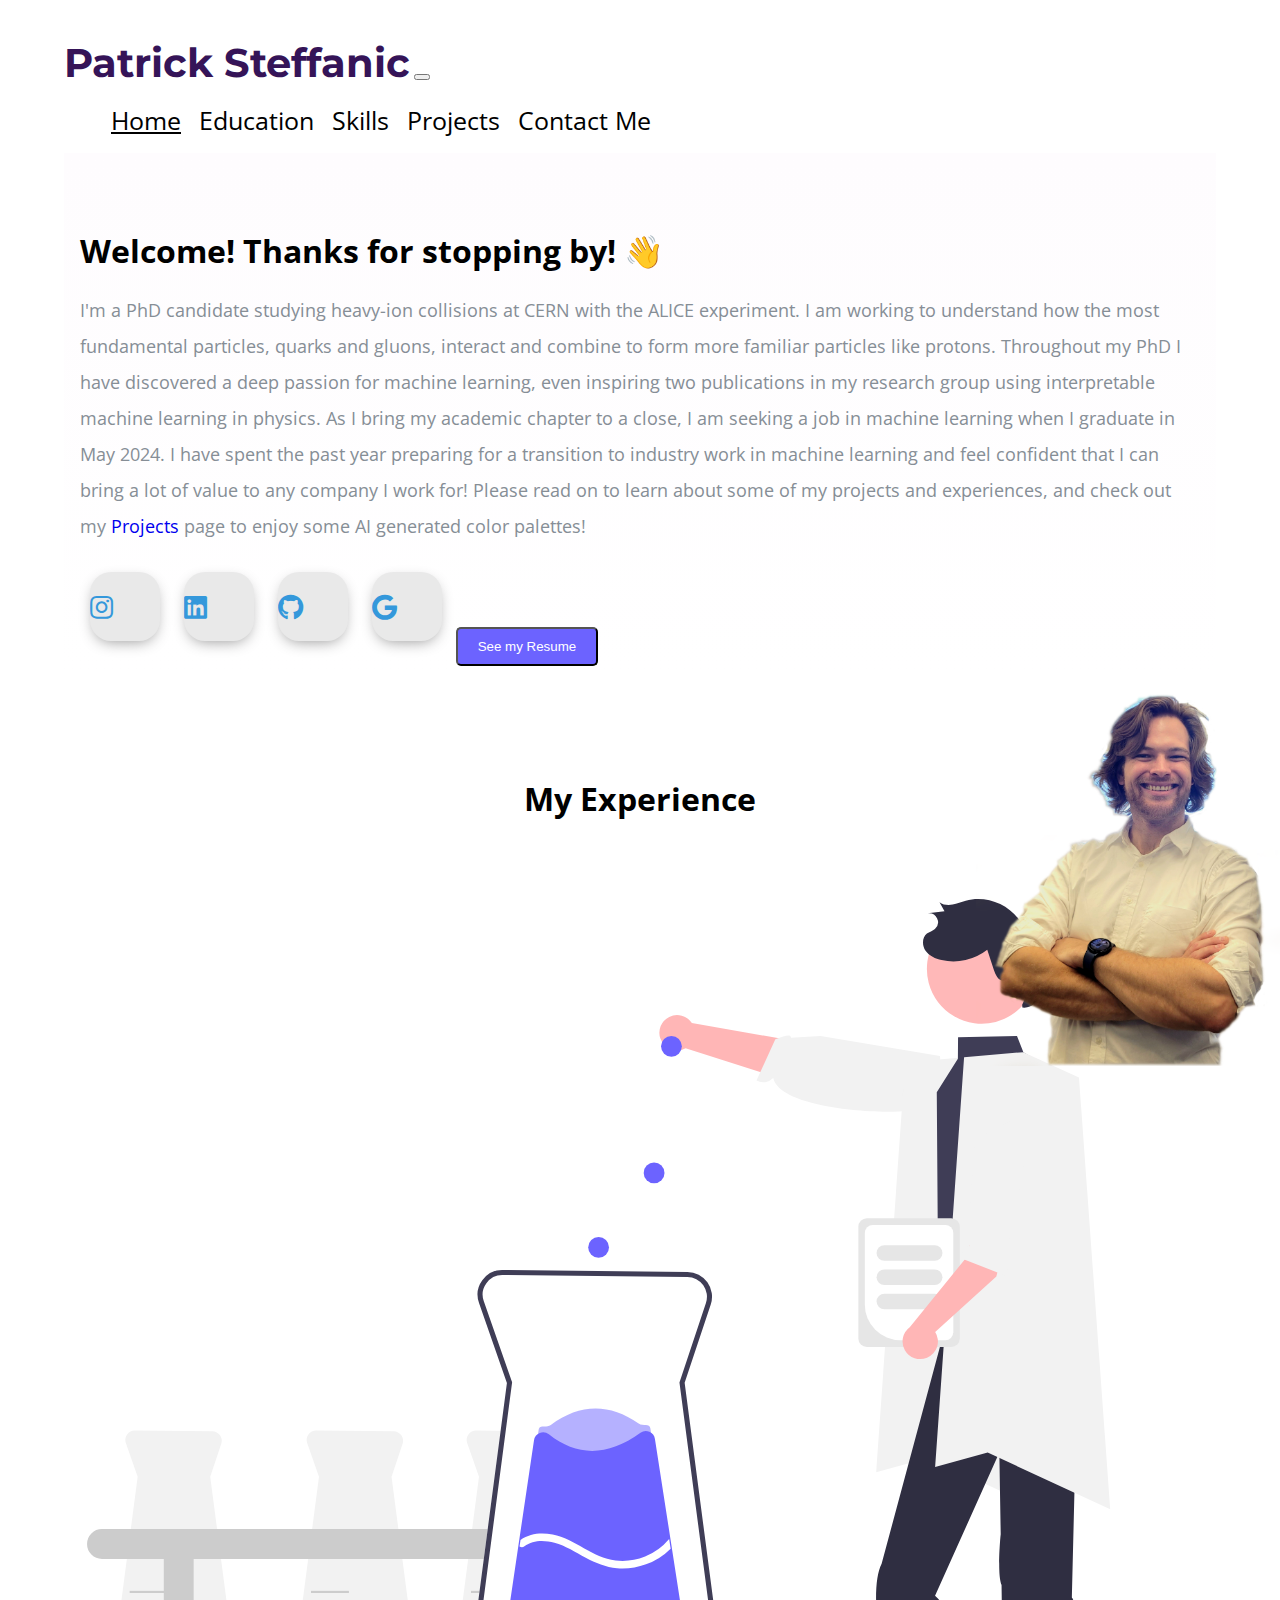
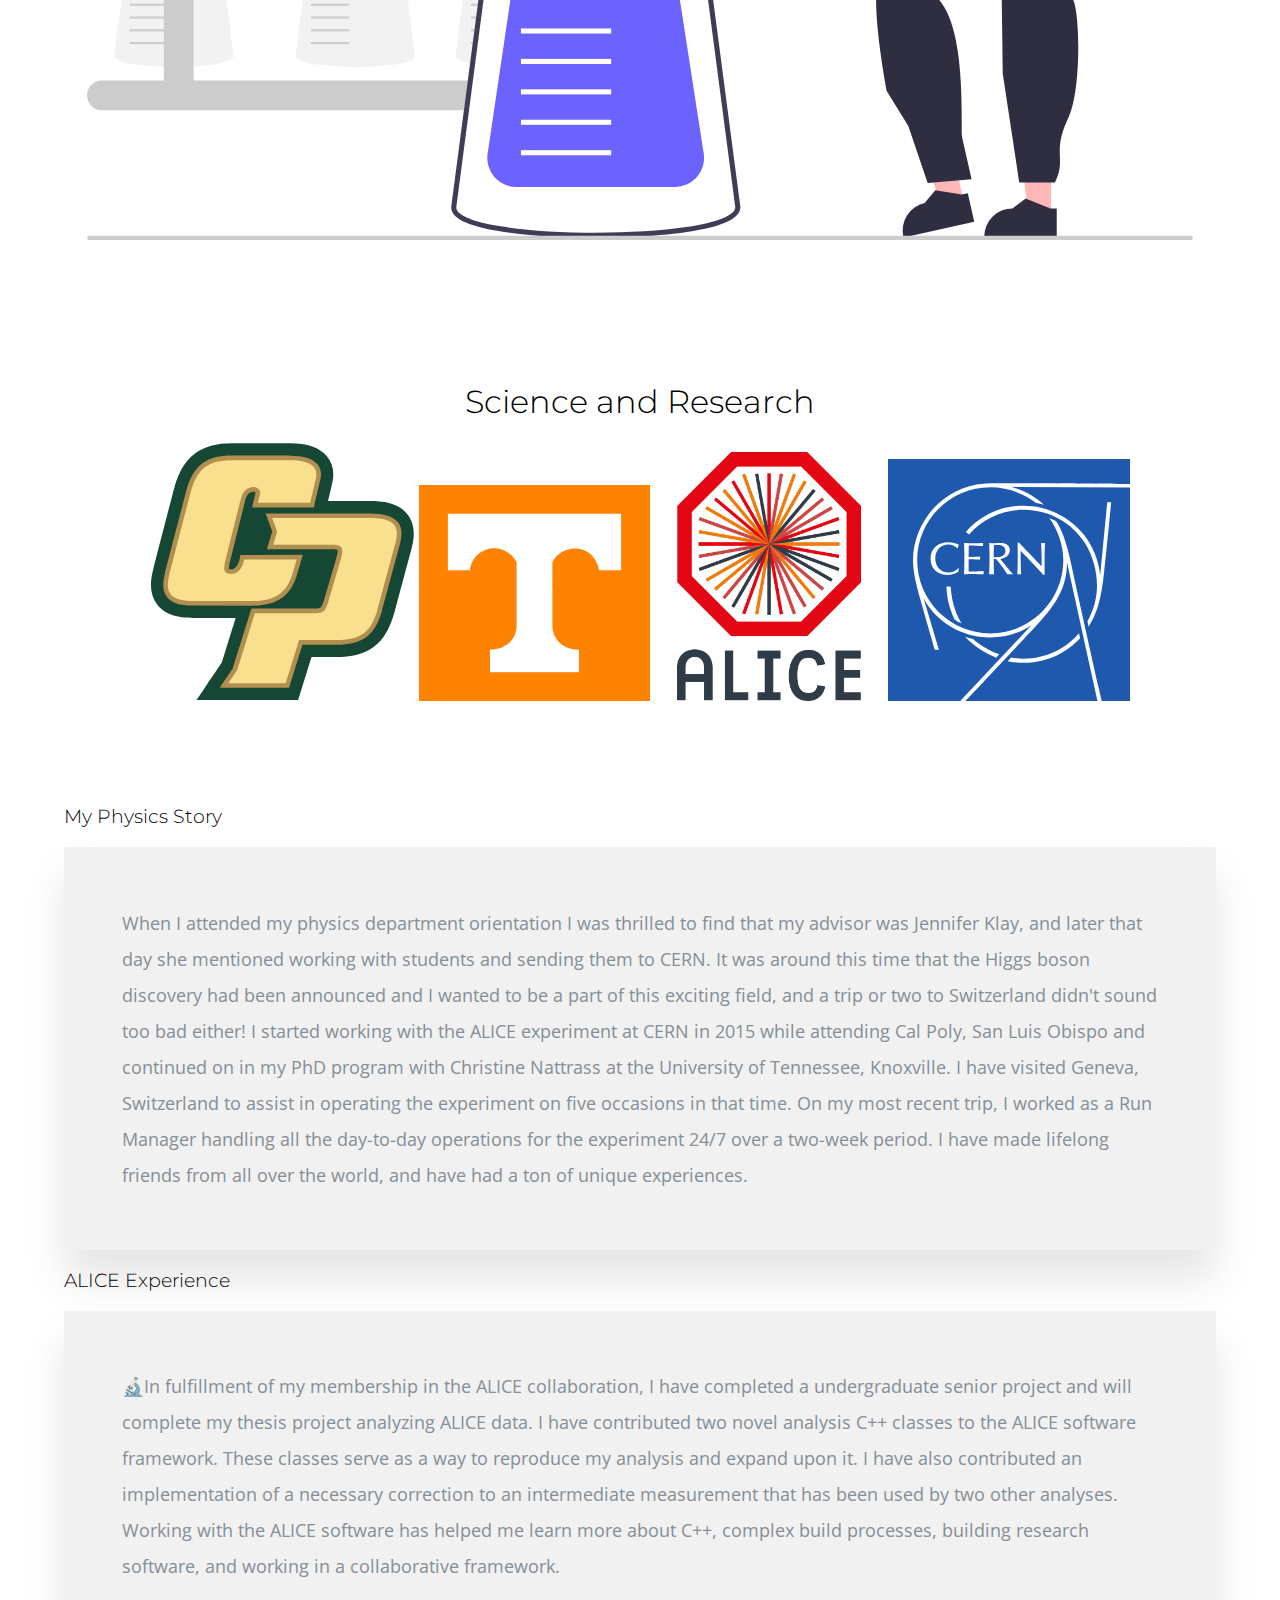
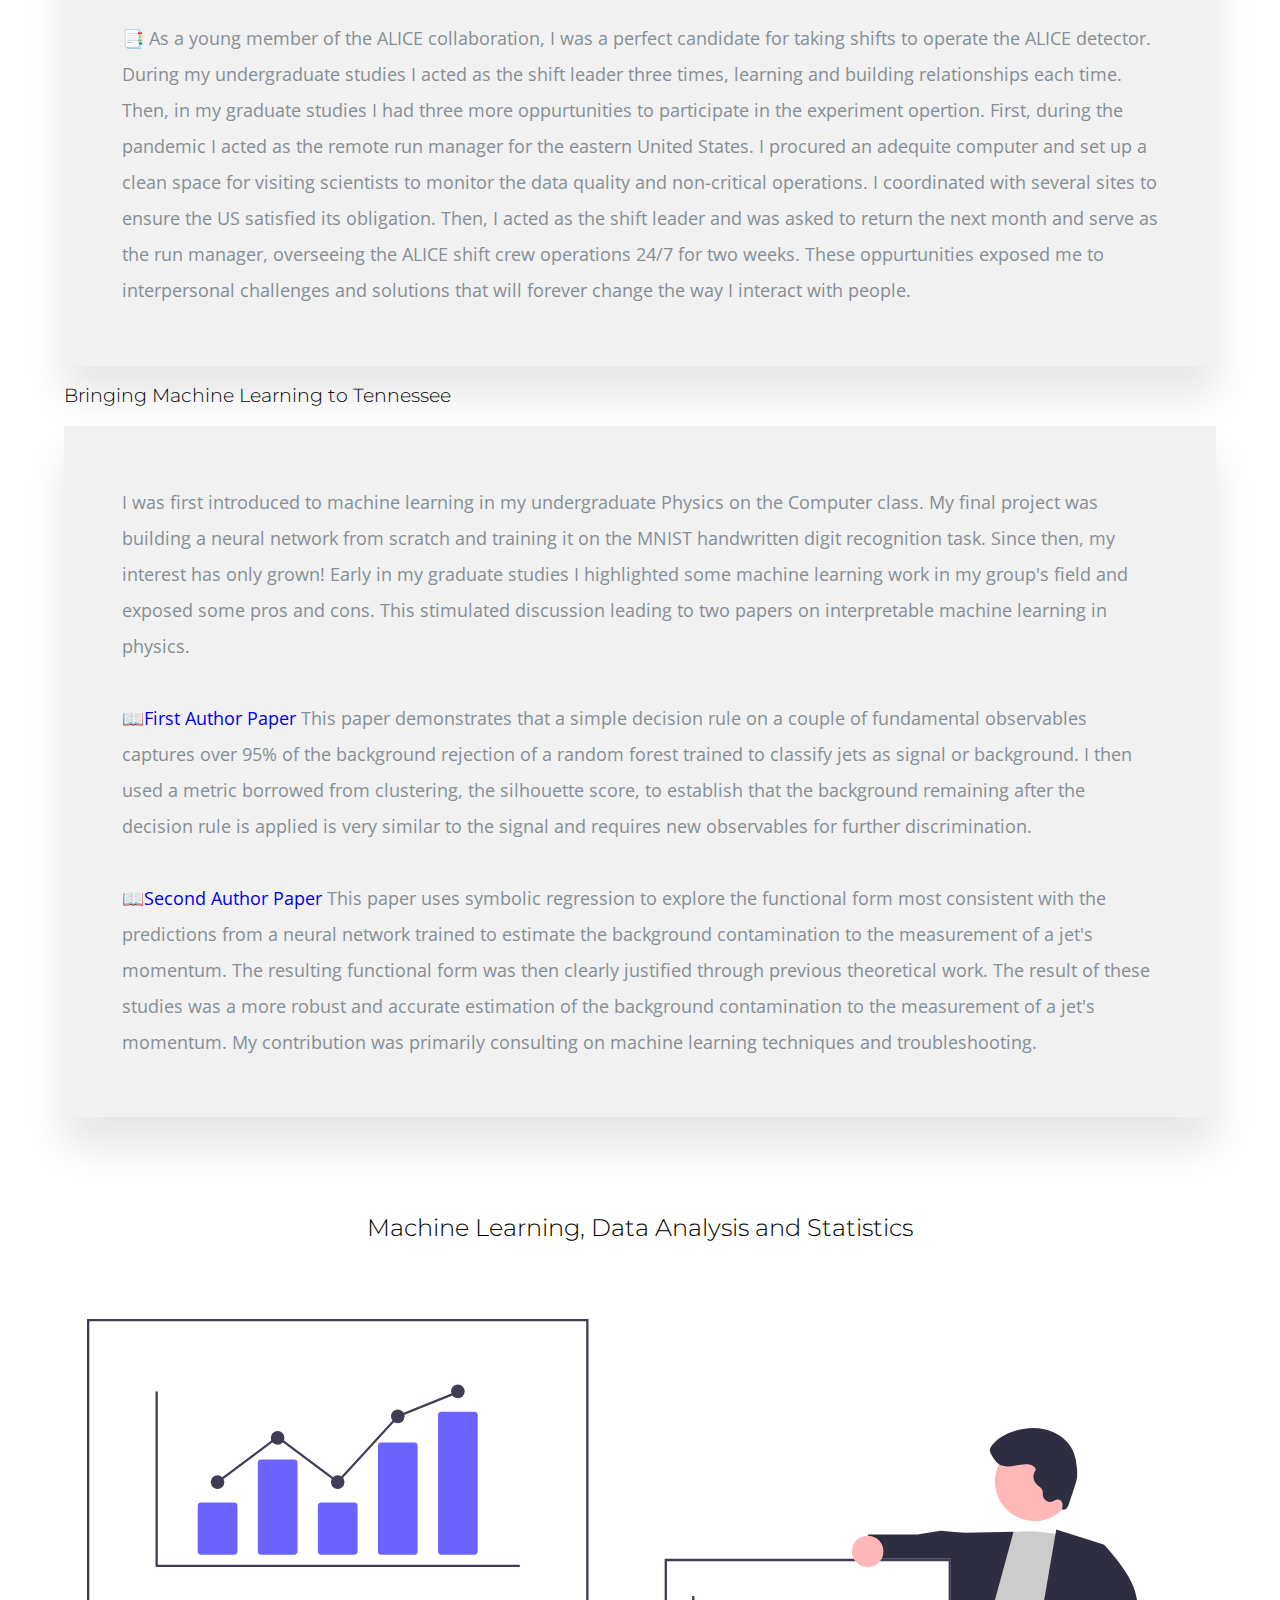
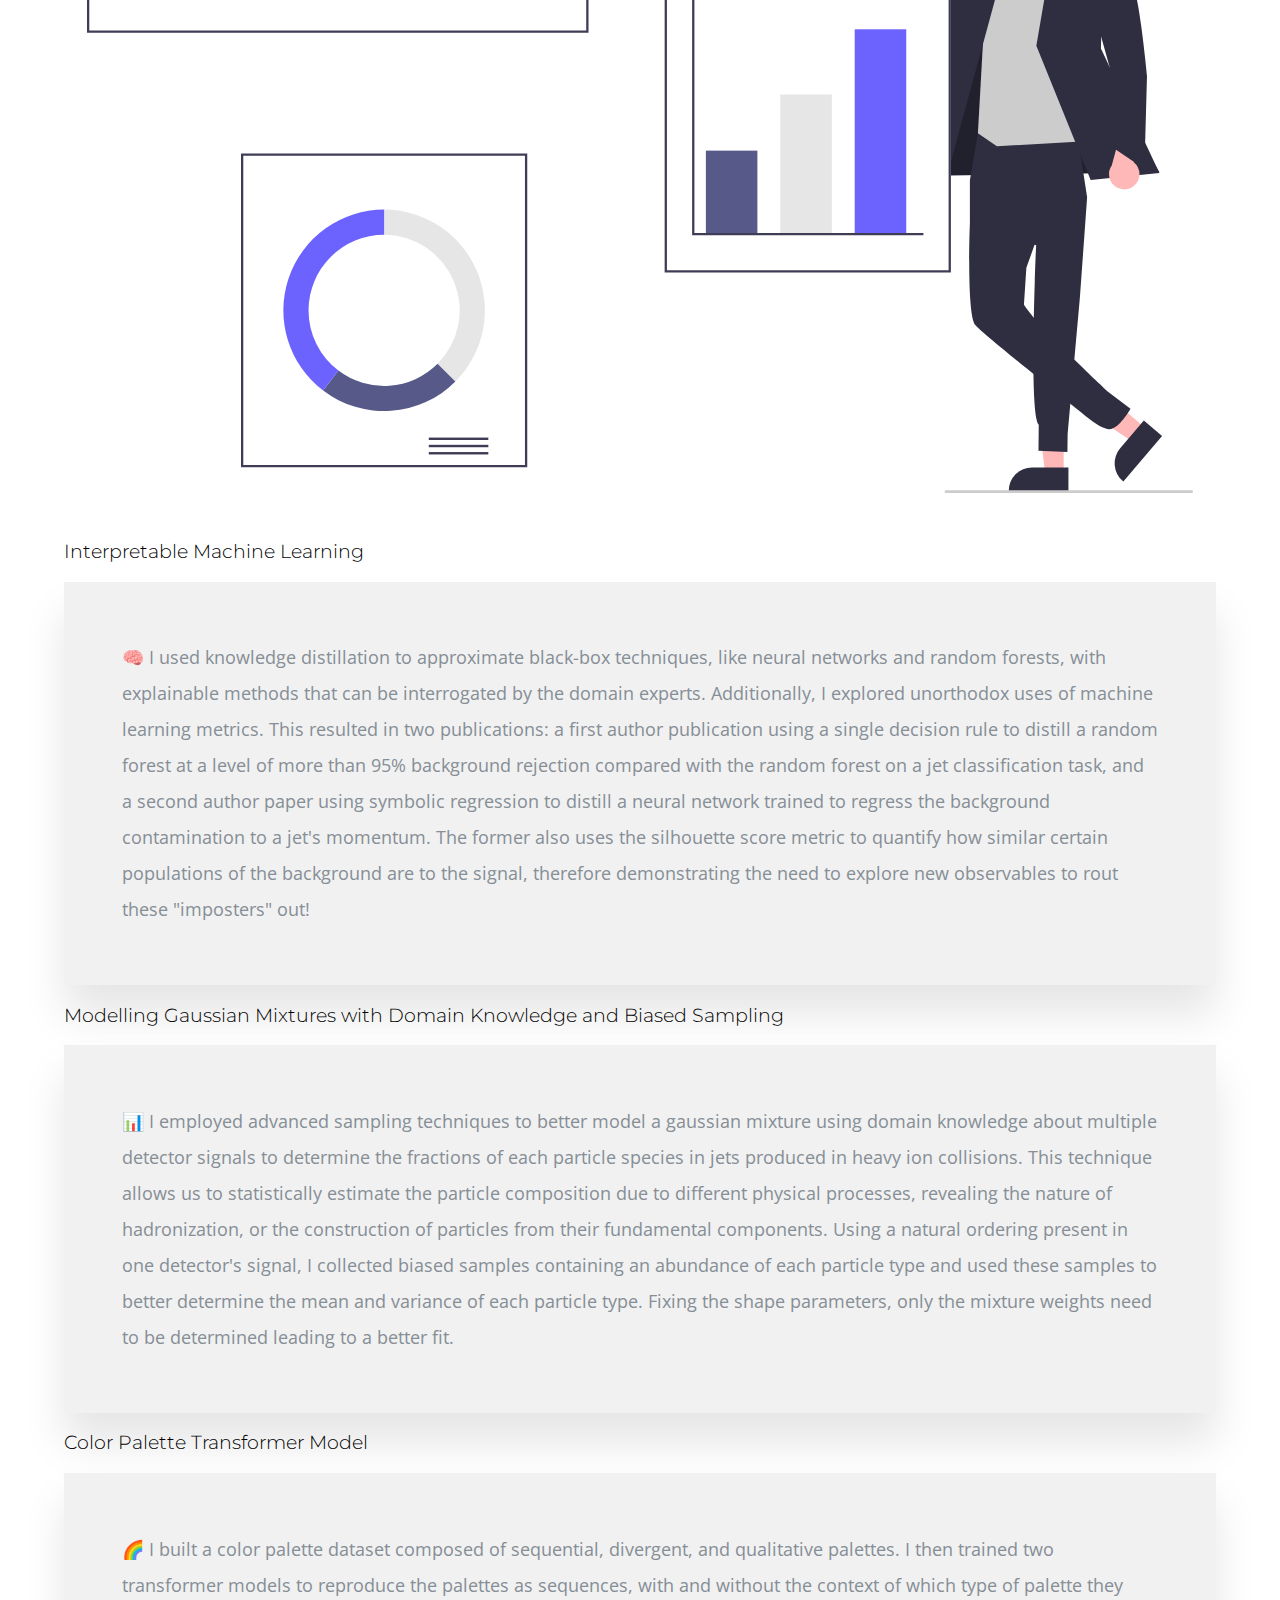
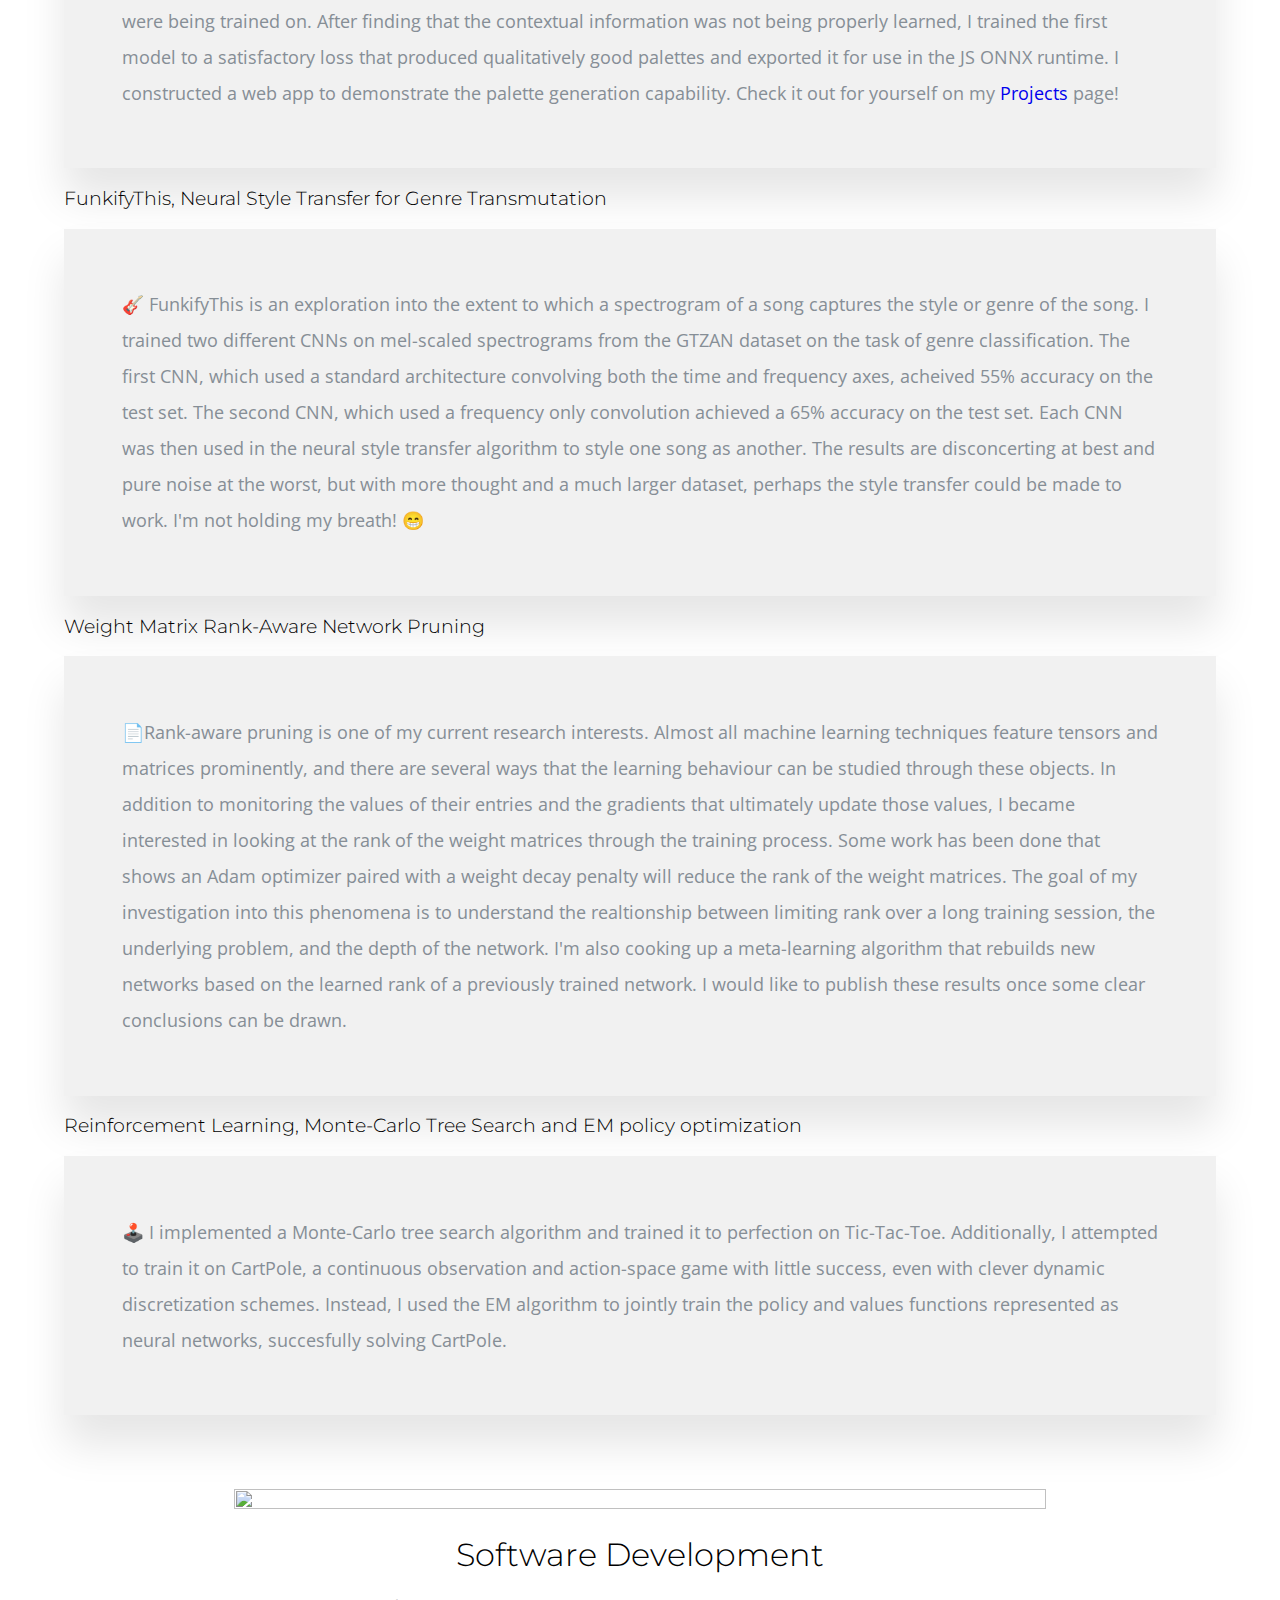
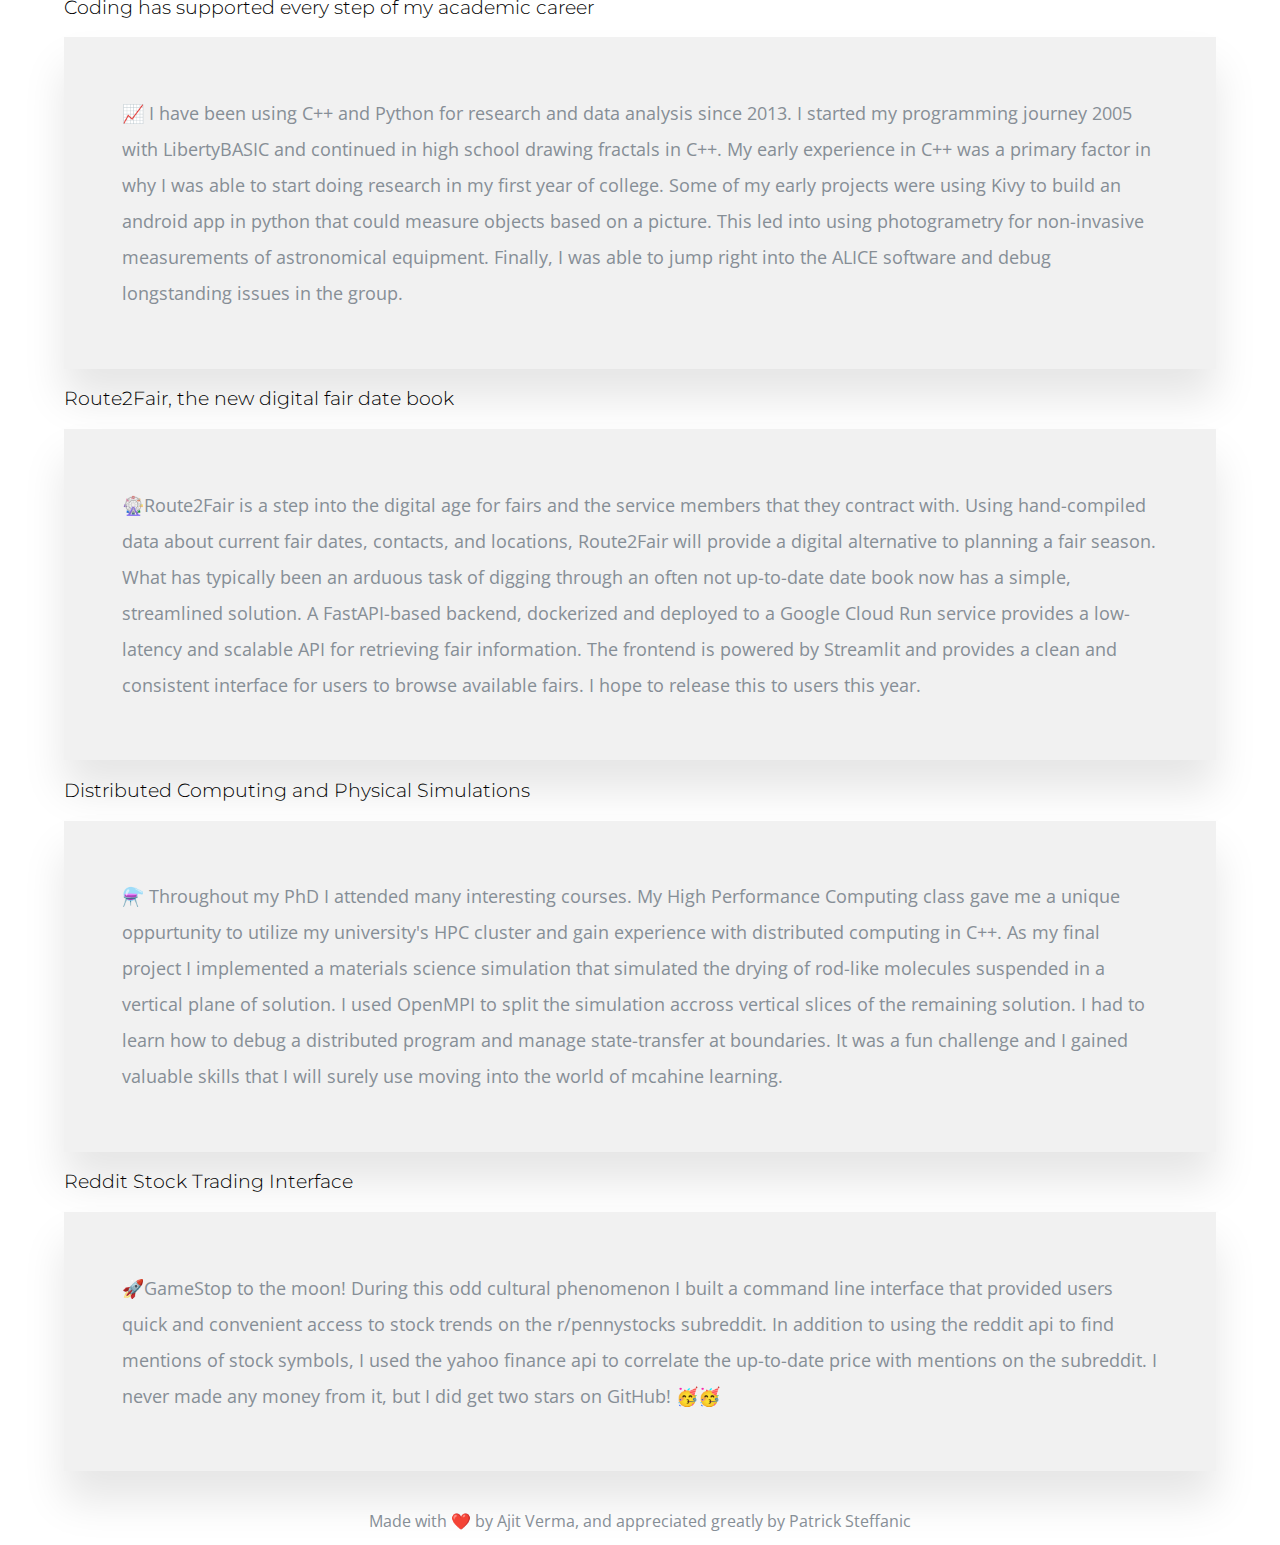
==== commit 375447cf: "Finished!" ====
--- a/index.html
+++ b/index.html
@@ -62,7 +62,7 @@
                 <div class="col-lg-8 col-md-8 section-1">
                   <h1 class = "Hello"> Welcome! Thanks for stopping by! <span class="wave">👋</span></h1>
                   <p>I'm a PhD candidate studying heavy-ion collisions at CERN with the ALICE experiment. I am working to understand how the most fundamental particles, quarks and gluons, interact and combine to form more familiar particles like protons. Throughout my PhD I have discovered a deep passion for machine learning, even inspiring two publications in my research group using interpretable machine learning in physics. As I bring my academic chapter to a close, I am seeking a job in machine learning when I graduate in May 2024. I have spent the past year preparing for a transition to industry work in machine learning and feel confident that I can bring a lot of value to any company I work for! Please read on to learn about some of my projects and experiences, and check out my <a href="Project.html">Projects</a> page to enjoy some AI generated color palettes!</p>
-                          <div class=social_media_icon>
+                          <div class="social_media_icon" style="justify-content: space-evenly; align-items: center;">
                             <a class="btn" href="https://www.instagram.com/psteffanic/" target=_blank>
                               <i class="fab fa-instagram"></i>
                             </a>
@@ -75,6 +75,8 @@
                             <a class="btn" href="mailto:steffaniccodes@gmail.com" target=_blank>
                               <i class="fab fa-google"></i>
                             </a>
+                            <a href="https://docs.google.com/document/d/1g4Om2Xb-zBlT-44_lCOqJ-HYz4p4fjzzbuQ25BYgC7c/edit?usp=sharing"
+                            target=_blank><button type="button" class="btn-primary btn-lg Resume">See my Resume</button></a>
                           </div>
                 </div>
                 
--- a/style.css
+++ b/style.css
@@ -224,7 +224,21 @@
       padding : 5% 2% 2%;
   }
 
-
+    .Resume {
+      color: white;
+      background-color: #6c63ff;
+      width: fit-content;
+      padding: 10px 20px;
+      border-radius: 5px;
+      transition: 0.5s;
+    }
+  
+    .Resume:hover {
+      color: black;
+      background-color: white;
+      transition: 0.5s;
+      width: fit-content;
+    }
 
 
 
